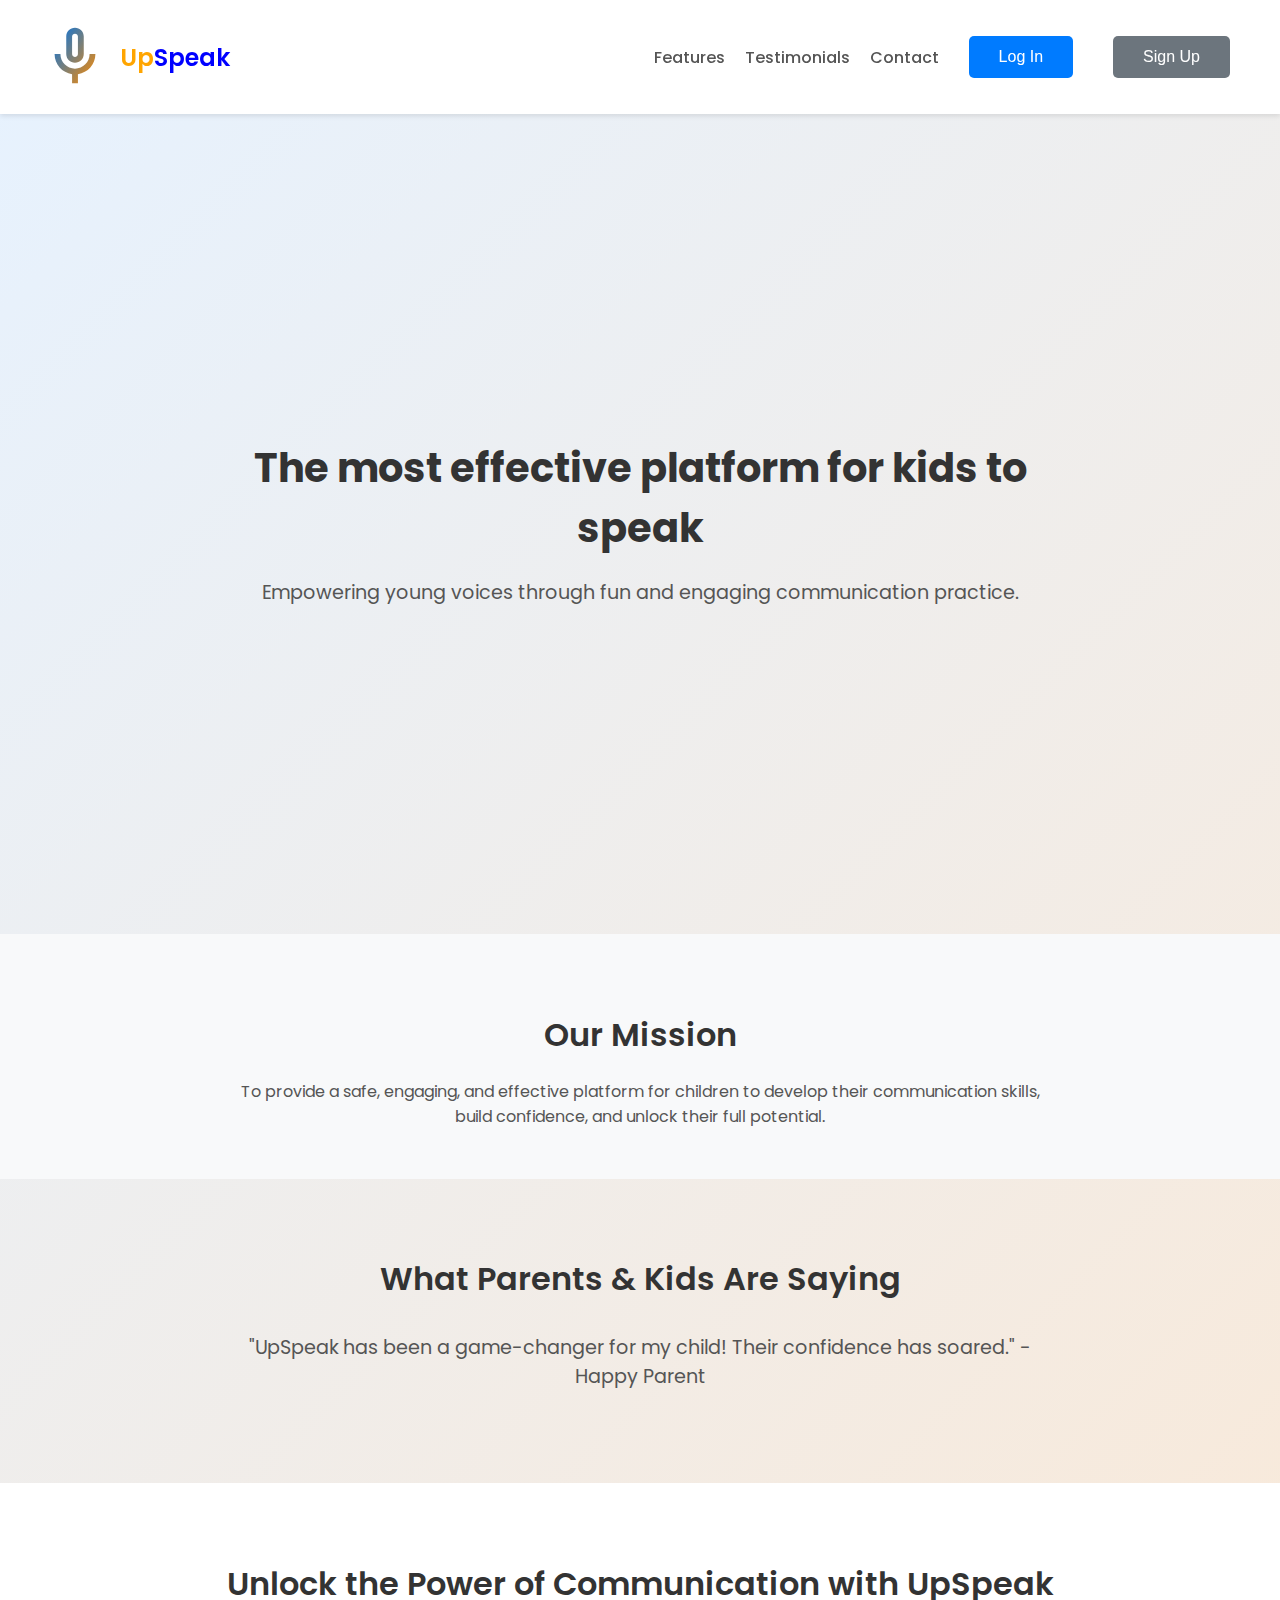
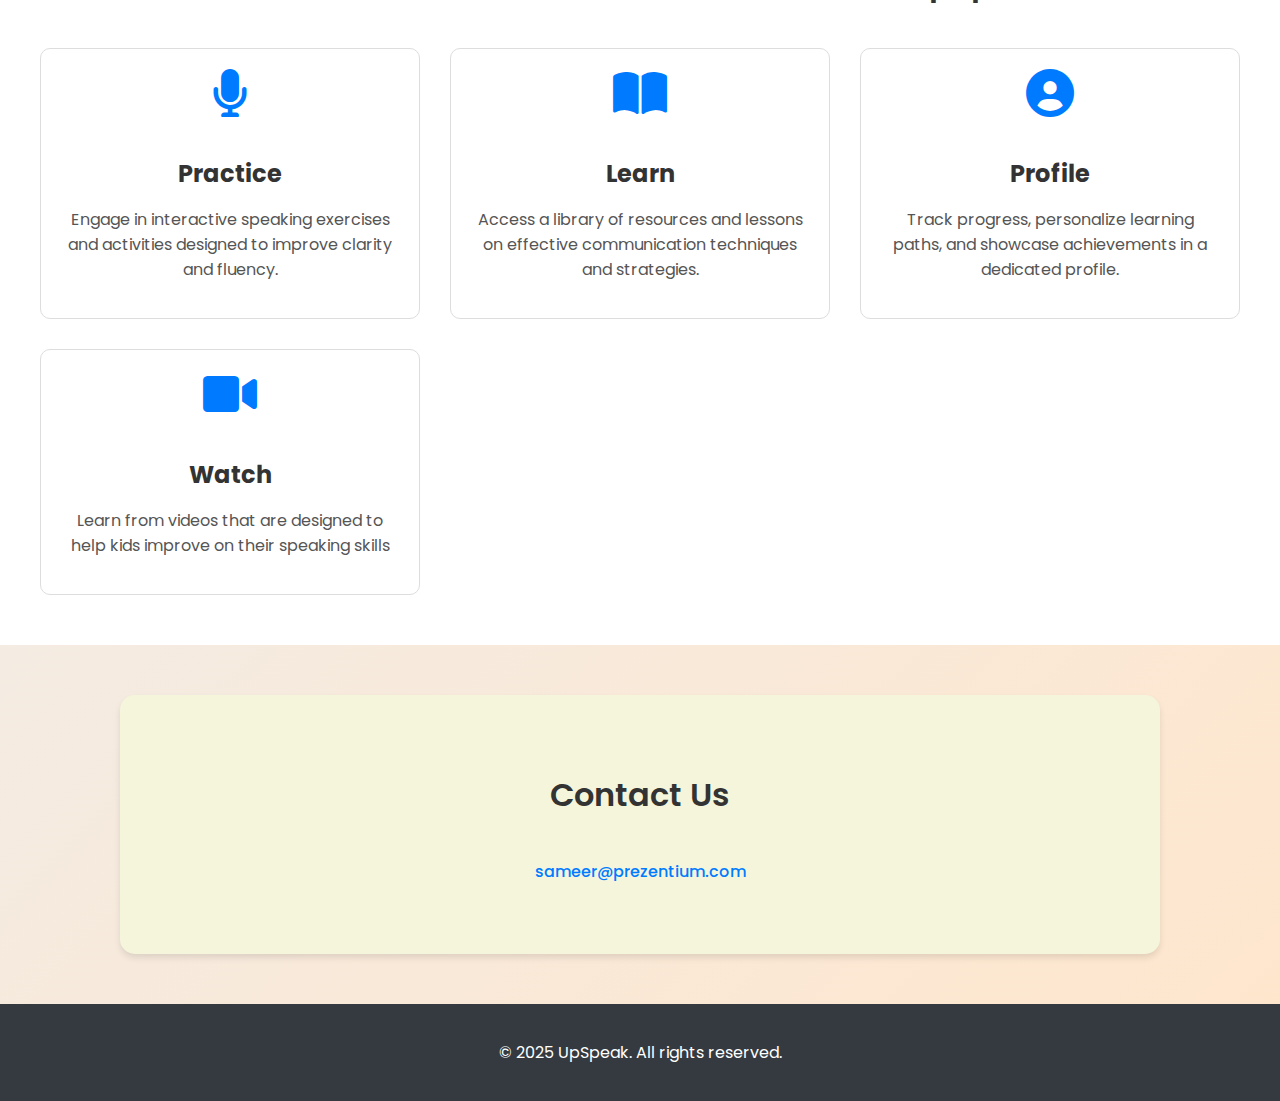
==== index.html @ 7e7f3e24 "Create index.html" ====
<html lang="en">
<head>
    <meta charset="UTF-8">
    <meta name="viewport" content="width=device-width, initial-scale=1.0">
    <title>UpSpeak - Empowering Kids Through Effective Communication</title>
    <link rel="icon" href="favicon.ico" type="image/x-icon">
    <link rel="stylesheet" href="https://fonts.googleapis.com/css2?family=Poppins:wght@300;400;500;600;700&display=swap">
    <link rel="stylesheet" href="https://cdnjs.cloudflare.com/ajax/libs/font-awesome/6.0.0/css/all.min.css" integrity="sha512-9usAa10IRO0HhonpyAIVpjrylPvoDwiPUiKdWk5t3PyolY1cOd4DSE0Ga+ri4AuTroPR5aQvXU9xC6qOPnzFeg==" crossorigin="anonymous" referrerpolicy="no-referrer" />
    <style>
        body {
            font-family: 'Poppins', sans-serif;
            margin: 0;
            padding: 0;
            box-sizing: border-box;
            background: linear-gradient(135deg, #e6f2ff, #ffe6cc);
            color: #333;
            overflow-x: hidden;
            scroll-behavior: smooth;
        }

        a { text-decoration: none; color: #007bff; }
        a:hover { text-decoration: underline; }

        header {
            background-color: #fff;
            padding: 20px 0;
            box-shadow: 0 2px 5px rgba(0, 0, 0, 0.1);
            position: sticky;
            top: 0;
            z-index: 100;
        }

        .navbar {
            display: flex;
            justify-content: space-between;
            align-items: center;
            max-width: 1200px;
            margin: 0 auto;
            padding: 0 20px;
        }

        .logo {
            font-size: 1.5rem;
            font-weight: 600;
            color: #333;
            display: flex;
            align-items: center;
        }

        .logo .microphone-icon { width: 70px; height: 70px; margin-right: 10px; }
        .logo .upspeak-up { color: orange; }
        .logo .upspeak-speak { color: blue; }

        .nav-links {
            list-style: none;
            display: flex;
            align-items: center;
        }

        .nav-links li { margin-left: 20px; }
        .nav-links li a { color: #555; font-weight: 500; transition: color 0.3s ease; }
        .nav-links li a:hover { color: #007bff; text-decoration: none; }

        .hero {
            display: flex;
            align-items: center;
            justify-content: center;
            min-height: 80vh;
            padding: 50px 20px;
            text-align: center;
        }

        .hero-content { max-width: 800px; }
        .hero-title { font-size: 2.5rem; font-weight: 700; margin-bottom: 20px; }
        .hero-subtitle { font-size: 1.2rem; color: #555; margin-bottom: 30px; }

        .changing-word {
            font-size: 2.5rem;
            font-weight: 700;
            display: inline-block;
            transition: opacity 0.5s ease;
        }

        .rainbow-text {
            background: linear-gradient(to right, red, orange, yellow, green, blue, indigo, violet);
            -webkit-background-clip: text;
            background-clip: text;
            color: transparent;
        }

        .btn {
            padding: 12px 30px;
            font-size: 1rem;
            border: none;
            border-radius: 5px;
            color: white;
            font-weight: 500;
            cursor: pointer;
            transition: background-color 0.3s ease;
            display: inline-block;
            margin: 0 10px;
        }

        .btn-primary { background-color: #007bff; }
        .btn-secondary { background-color: #6c757d; }
        .btn-primary:hover { background-color: #0056b3; }
        .btn-secondary:hover { background-color: #545b62; }

        .mission {
            background-color: #f8f9fa;
            padding: 50px 20px;
            text-align: center;
        }

        .mission-title { font-size: 2rem; font-weight: 600; margin-bottom: 20px; }
        .mission-content { max-width: 800px; margin: 0 auto; color: #555; }

        .testimonials {
            padding: 50px 20px;
            text-align: center;
        }

        .testimonial-title { font-size: 2rem; font-weight: 600; margin-bottom: 30px; }

        .testimonial-container {
            position: relative;
            max-width: 800px;
            margin: 0 auto;
            height: 100px;
        }

        .testimonial {
            position: absolute;
            width: 100%;
            opacity: 0;
            transition: opacity 0.5s ease;
            font-size: 1.2rem;
            color: #555;
        }

        .testimonial.active { opacity: 1; }

        .features {
            background-color: #fff;
            padding: 50px 20px;
        }

        .features-title { font-size: 2rem; font-weight: 600; text-align: center; margin-bottom: 40px; }

        .feature-grid {
            display: grid;
            grid-template-columns: repeat(auto-fit, minmax(300px, 1fr));
            gap: 30px;
            max-width: 1200px;
            margin: 0 auto;
        }

        .feature-item {
            padding: 20px;
            border: 1px solid #ddd;
            border-radius: 10px;
            text-align: center;
        }

        .feature-item i { font-size: 3rem; margin-bottom: 15px; color: #007bff; }
        .feature-item h3 { font-size: 1.5rem; margin-bottom: 10px; }
        .feature-item p { color: #555; }

        .contact {
            background-color: #f5f5dc; /* Beige color */
            padding: 50px 20px;
            text-align: center;
            margin: 50px auto;
            max-width: 1000px;
            border-radius: 15px;
            box-shadow: 0 4px 6px rgba(0, 0, 0, 0.1);
        }

        .contact .title {
            font-size: 2rem;
            font-weight: 600;
            margin-bottom: 40px;
            color: #333;
        }

        .contact p {
            margin-bottom: 20px;
            color: #555;
        }

        .contact a {
            color: #007bff;
            text-decoration: none;
            font-weight: 500;
        }

        footer {
            background-color: #343a40;
            color: white;
            text-align: center;
            padding: 20px 0;
        }

        .popup {
            display: none;
            position: fixed;
            top: 0;
            left: 0;
            width: 100%;
            height: 100%;
            background-color: rgba(0, 0, 0, 0.5);
            justify-content: center;
            align-items: center;
        }

        .popup-content {
            background-color: white;
            padding: 2rem;
            border-radius: 10px;
            box-shadow: 0 0 20px rgba(0, 0, 0, 0.2);
            width: 400px;
        }

        input {
            margin-bottom: 1rem;
            padding: 0.5rem;
            border: 1px solid #ccc;
            border-radius: 4px;
            width: 100%;
            box-sizing: border-box;
        }

        .name-fields { display: flex; justify-content: space-between; }
        .name-fields input { width: 48%; }

        .popup-content .btn {
            padding: 0.75rem 2rem;
            font-size: 1rem;
            display: block;
            margin: 1rem auto;
            width: fit-content;
        }
        .contact {
            text-align: center;
            padding: 50px 20px;
        }

        .contact-title { font-size: 2rem; font-weight: 600; margin-bottom: 40px; }
        .contact-details { max-width: 800px; margin: 0 auto; }

        footer 
        .contact {
            background-color: #343a40;
            color: white;
        }

        @media (max-width: 768px) {
            .navbar { flex-direction: column; align-items: flex-start; }
            .nav-links { margin-top: 10px; flex-direction: column; }
            .nav-links li { margin-left: 0; margin-bottom: 10px; }
            .hero { min-height: auto; padding: 30px 20px; }
            .hero-title { font-size: 2rem; }
            .feature-grid { grid-template-columns: 1fr; }
        }
    </style>
</head>
<body>
    <header>
        <nav class="navbar">
            <div class="logo">
                <svg class="microphone-icon" xmlns="http://www.w3.org/2000/svg" viewBox="0 0 24 24">
                    <defs>
                        <linearGradient id="microphone-gradient" x1="0%" y1="0%" x2="100%" y2="100%">
                            <stop offset="0%" style="stop-color:#0073e6;stop-opacity:1" />
                            <stop offset="100%" style="stop-color:#ff8c00;stop-opacity:1" />
                        </linearGradient> 
                    </defs>
                    <path fill="url(#microphone-gradient)" d="M12 14c1.66 0 3-1.34 3-3V5c0-1.66-1.34-3-3-3S9 3.34 9 5v6c0 1.66 1.34 3 3 3zm-1-9c0-.55.45-1 1-1s1 .45 1 1v6c0 .55-.45 1-1 1s-1-.45-1-1V5zm6 6c0 2.76-2.24 5-5 5s-5-2.24-5-5H5c0 3.53 2.61 6.43 6 6.92V21h2v-3.08c3.39-.49 6-3.39 6-6.92h-2z" />
                </svg>
                <span class="upspeak-up">Up</span><span class="upspeak-speak">Speak</span>
            </div>
            <ul class="nav-links">
                <li><a href="#features">Features</a></li>
                <li><a href="#testimonials">Testimonials</a></li>
                <li><a href="#contact">Contact</a></li>
                <li><button class="btn btn-primary" onclick="showLoginPopup()">Log In</button></li>
                <li><button class="btn btn-secondary" onclick="showSignupPopup()">Sign Up</button></li>
            </ul>
        </nav>
    </header>

    <section class="hero">
        <div class="hero-content">
            <h1 class="hero-title">The most effective platform for kids to <span class="changing-word">speak</span></h1>
            <p class="hero-subtitle">Empowering young voices through fun and engaging communication practice.</p>
        </div>
    </section>

    <section class="mission">
        <h2 class="mission-title">Our Mission</h2>
        <p class="mission-content">To provide a safe, engaging, and effective platform for children to develop their communication skills, build confidence, and unlock their full potential.</p>
    </section>

    <section class="testimonials" id="testimonials">
        <h2 class="testimonial-title">What Parents & Kids Are Saying</h2>
        <div class="testimonial-container">
            <div class="testimonial active">"UpSpeak has been a game-changer for my child! Their confidence has soared." - Happy Parent</div>
            <div class="testimonial">"I love how fun and interactive UpSpeak is!" - Excited Kid</div>
            <div class="testimonial">"UpSpeak is helping my child become a confident communicator." - Another Parent</div>
        </div>
    </section>

    <section class="features" id="features">
        <h2 class="features-title">Unlock the Power of Communication with UpSpeak</h2>
        <div class="feature-grid">
            <div class="feature-item">
                <i class="fas fa-microphone"></i>
                <h3>Practice</h3>
                <p>Engage in interactive speaking exercises and activities designed to improve clarity and fluency.</p>
            </div>
            <div class="feature-item">
                <i class="fas fa-book-open"></i>
                <h3>Learn</h3>
                <p>Access a library of resources and lessons on effective communication techniques and strategies.</p>
            </div>
            <div class="feature-item">
                <i class="fas fa-user-circle"></i>
                <h3>Profile</h3>
                <p>Track progress, personalize learning paths, and showcase achievements in a dedicated profile.</p>
            </div>
            <div class="feature-item">
                <i class="fas fa-video"></i>
                <h3>Watch</h3>
                <p>Learn from videos that are designed to help kids improve on their speaking skills</p>
            </div>
        </div>
    </section>

    <section class="contact" id="contact">
        <h2 class="contact-title">Contact Us</h2>
        <div class="contact-details">
            <p><a href="mailto:sameer@prezentium.com">sameer@prezentium.com</a></p>
        </div>
    </section>

    <footer>
        <p>© 2025 UpSpeak. All rights reserved.</p>
    </footer>

    <div id="loginPopup" class="popup">
        <div class="popup-content">
            <h2>Log In</h2>
            <input type="text" id="loginUsername" placeholder="Username" required>
            <input type="password" id="loginPassword" placeholder="Password" required>
            <button class="btn btn-primary" onclick="login()">Log In</button>
        </div>
    </div>

    <div id="signupPopup" class="popup">
        <div class="popup-content">
            <h2>Sign Up</h2>
            <div class="name-fields">
                <input type="text" id="firstName" placeholder="First Name" required>
                <input type="text" id="lastName" placeholder="Last Name" required>
            </div>
            <input type="text" id="signupUsername" placeholder="Username" required>
            <input type="email" id="email" placeholder="Email" required>
            <input type="password" id="signupPassword" placeholder="Password" required>
            <input type="password" id="confirmPassword" placeholder="Confirm Password" required>
            <button class="btn btn-secondary" onclick="signup()">Sign Up</button>
        </div>
    </div>

    <div id="message"></div>

    <script>
        function showLoginPopup() { document.getElementById('loginPopup').style.display = 'flex'; }
        function showSignupPopup() { document.getElementById('signupPopup').style.display = 'flex'; }

        function login() {
            const username = document.getElementById('loginUsername').value;
            const password = document.getElementById('loginPassword').value;
            if (username && password) {
                window.location.href = "home.html";
            } else {
                document.getElementById('message').textContent = "Please enter both username and password.";
                document.getElementById('message').style.color = "#dc3545";
            }
        }

        function signup() {
            const firstName = document.getElementById('firstName').value;
            const lastName = document.getElementById('lastName').value;
            const username = document.getElementById('signupUsername').value;
            const email = document.getElementById('email').value;
            const password = document.getElementById('signupPassword').value;
            const confirmPassword = document.getElementById('confirmPassword').value;
            if (firstName && lastName && username && email && password && confirmPassword) {
                if (password !== confirmPassword) {
                    document.getElementById('message').textContent = "Passwords do not match.";
                    document.getElementById('message').style.color = "#dc3545";
                    return;
                }
                if (password.length < 8) {
                    document.getElementById('message').textContent = "Password must be at least 8 characters long.";
                    document.getElementById('message').style.color = "#dc3545";
                    return;
                }
                document.getElementById('message').textContent = "Welcome to UpSpeak, " + firstName + "! Your account has been created successfully.";
                document.getElementById('message').style.color = "#28a745";
                document.getElementById('signupPopup').style.display = 'none';
            } else {
                document.getElementById('message').textContent = "Please fill in all fields.";
                document.getElementById('message').style.color = "#dc3545";
            }
        }

        window.onclick = function(event) {
            if (event.target.className === 'popup') {
                event.target.style.display = "none";
            }
        }

        function cycleTestimonials() {
            const testimonials = document.querySelectorAll('.testimonial');
            let currentIndex = 0;

            setInterval(() => {
                testimonials[currentIndex].classList.remove('active');
                currentIndex = (currentIndex + 1) % testimonials.length;
                testimonials[currentIndex].classList.add('active');
            }, 3000);
        }

        function animateWords() {
            const words = ["connect", "communicate", "ideate", "engage", "reflect", "speak"];
            const colors = ["red", "blue", "green", "purple", "turquoise", "black"];
            let wordIndex = 0;
            const changingWord = document.querySelector('.changing-word');

            function updateWord() {
                changingWord.style.opacity = 0;
                setTimeout(() => {
                    changingWord.textContent = words[wordIndex];
                    if (colors[wordIndex] === "rainbow") {
                        changingWord.classList.add("rainbow-text");
                        changingWord.style.color = "";
                    } else {
                        changingWord.classList.remove("rainbow-text");
                        changingWord.style.color = colors[wordIndex];
                    }
                    changingWord.style.opacity = 1;
                    wordIndex = (wordIndex + 1) % words.length;
                }, 500);
            }

            setInterval(updateWord, 3000);
        }

        window.onload = function() {
            cycleTestimonials();
            animateWords();
        };
    </script>
</body>
</html>
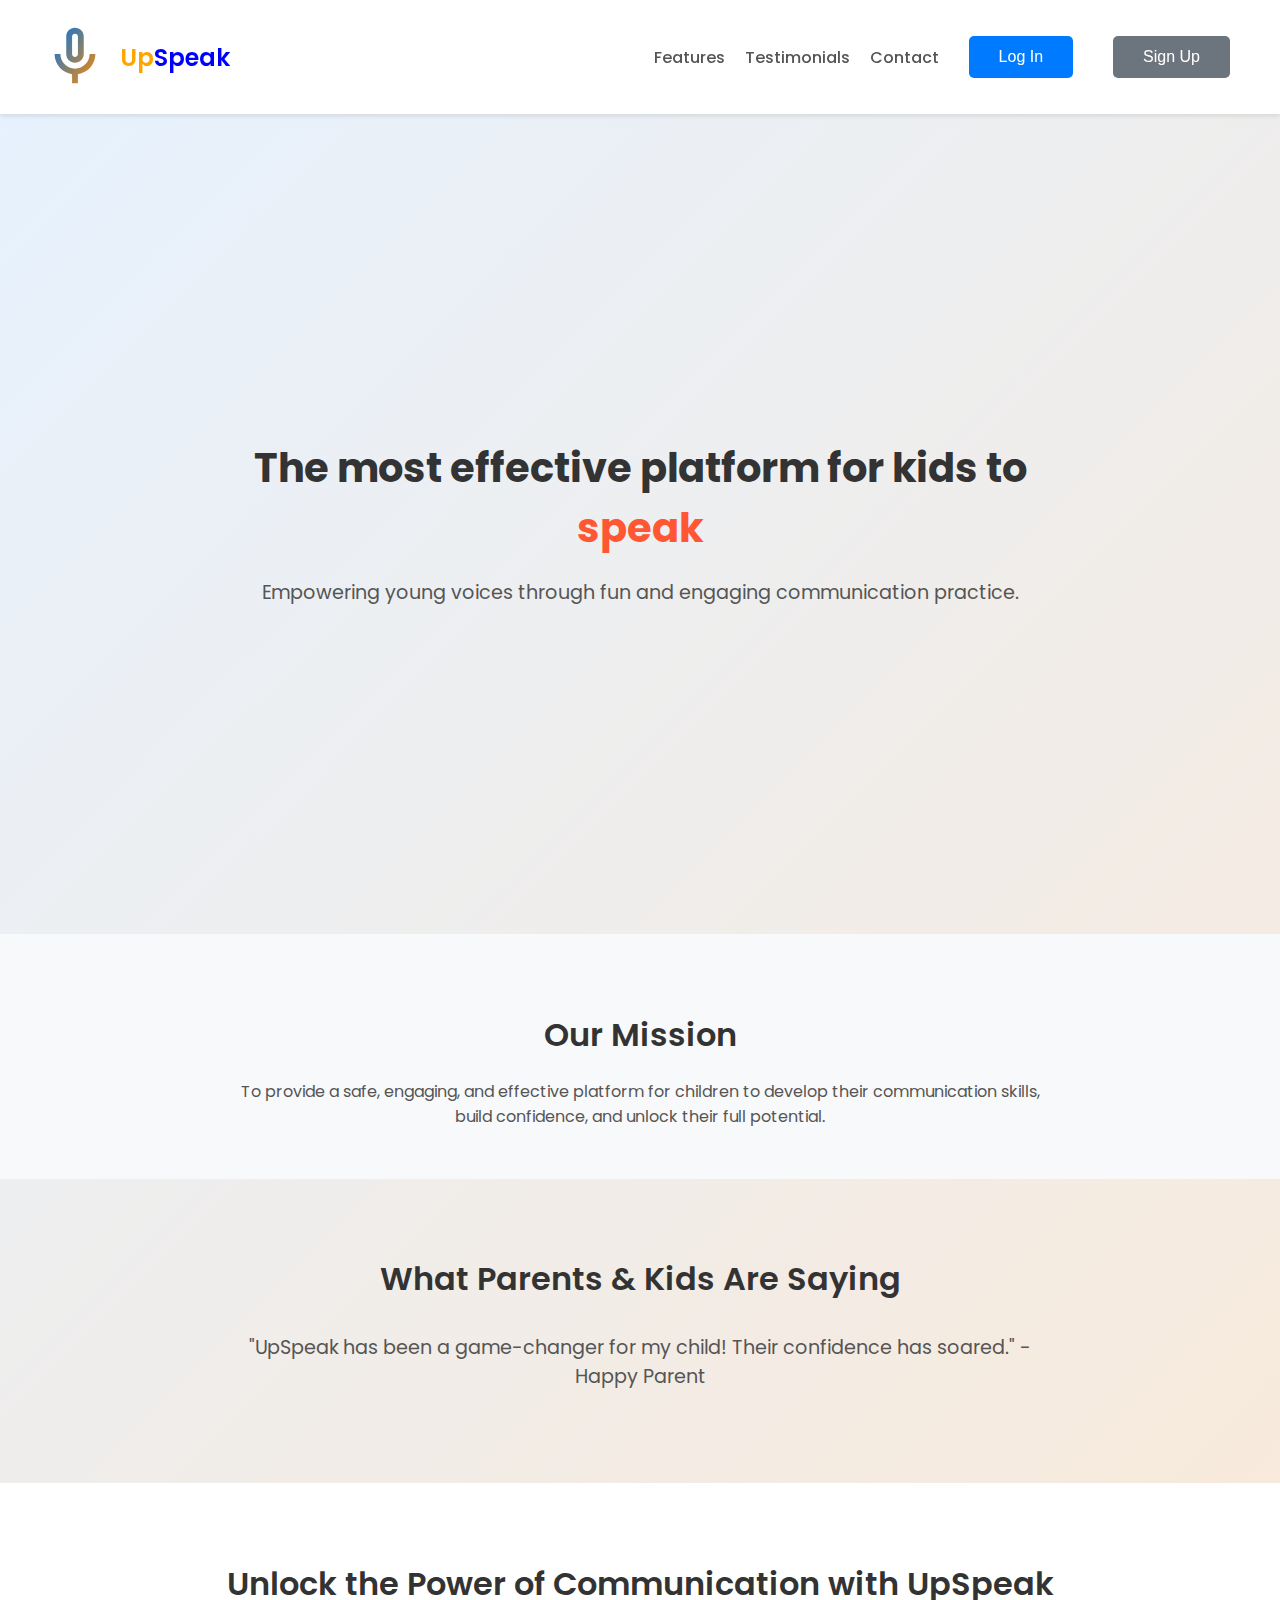
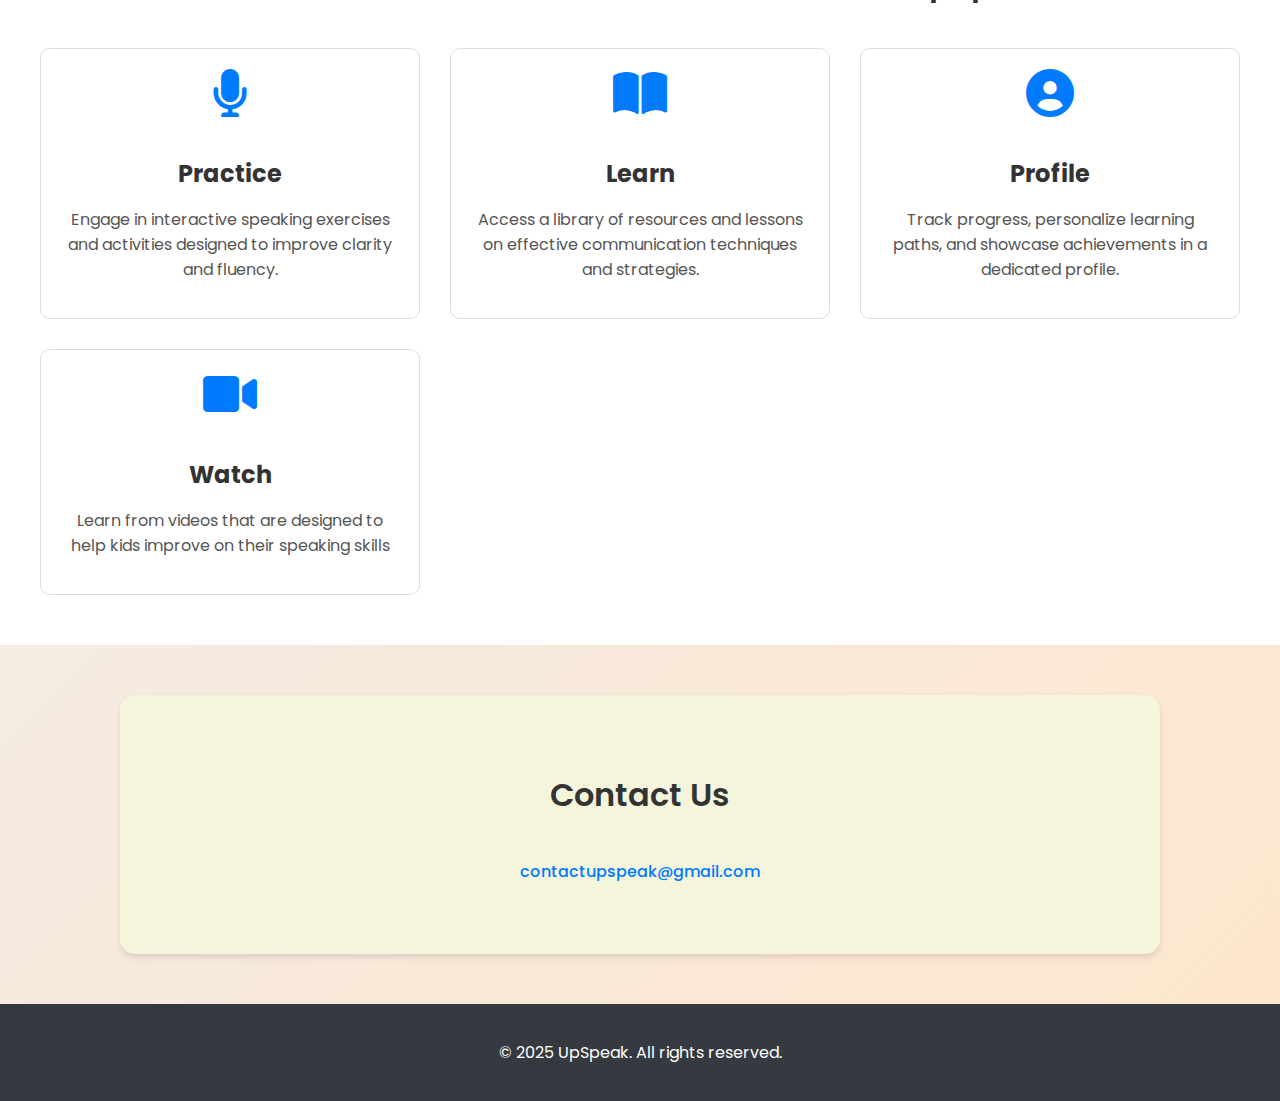
==== commit a847e4c7: "Update index.html" ====
--- a/index.html
+++ b/index.html
@@ -78,14 +78,7 @@
             font-size: 2.5rem;
             font-weight: 700;
             display: inline-block;
-            transition: opacity 0.5s ease;
-        }
-
-        .rainbow-text {
-            background: linear-gradient(to right, red, orange, yellow, green, blue, indigo, violet);
-            -webkit-background-clip: text;
-            background-clip: text;
-            color: transparent;
+            transition: opacity 0.5s ease, color 0.5s ease;
         }
 
         .btn {
@@ -96,7 +89,7 @@
             color: white;
             font-weight: 500;
             cursor: pointer;
-            transition: background-color 0.3s ease;
+            transition: all 0.3s ease;
             display: inline-block;
             margin: 0 10px;
         }
@@ -105,6 +98,7 @@
         .btn-secondary { background-color: #6c757d; }
         .btn-primary:hover { background-color: #0056b3; }
         .btn-secondary:hover { background-color: #545b62; }
+        .btn:disabled { opacity: 0.7; cursor: not-allowed; }
 
         .mission {
             background-color: #f8f9fa;
@@ -211,6 +205,7 @@
             background-color: rgba(0, 0, 0, 0.5);
             justify-content: center;
             align-items: center;
+            z-index: 1000;
         }
 
         .popup-content {
@@ -219,6 +214,17 @@
             border-radius: 10px;
             box-shadow: 0 0 20px rgba(0, 0, 0, 0.2);
             width: 400px;
+            position: relative;
+            transition: transform 0.3s ease;
+        }
+
+        .close-btn {
+            position: absolute;
+            top: 10px;
+            right: 15px;
+            font-size: 1.5rem;
+            cursor: pointer;
+            color: #555;
         }
 
         input {
@@ -228,6 +234,7 @@
             border-radius: 4px;
             width: 100%;
             box-sizing: border-box;
+            font-family: 'Poppins', sans-serif;
         }
 
         .name-fields { display: flex; justify-content: space-between; }
@@ -240,6 +247,7 @@
             margin: 1rem auto;
             width: fit-content;
         }
+        
         .contact {
             text-align: center;
             padding: 50px 20px;
@@ -248,10 +256,64 @@
         .contact-title { font-size: 2rem; font-weight: 600; margin-bottom: 40px; }
         .contact-details { max-width: 800px; margin: 0 auto; }
 
-        footer 
-        .contact {
-            background-color: #343a40;
-            color: white;
+        .error-message, .success-message {
+            padding: 10px;
+            margin: 10px 0;
+            border-radius: 5px;
+            text-align: center;
+        }
+
+        .error-message {
+            background-color: #f8d7da;
+            color: #721c24;
+            border: 1px solid #f5c6cb;
+        }
+
+        .success-message {
+            background-color: #d4edda;
+            color: #155724;
+            border: 1px solid #c3e6cb;
+        }
+
+        .loading {
+            text-align: center;
+            margin: 1rem 0;
+        }
+
+        .loading::after {
+            content: "";
+            display: inline-block;
+            width: 1.5rem;
+            height: 1.5rem;
+            border: 3px solid rgba(0, 123, 255, 0.3);
+            border-radius: 50%;
+            border-top-color: #007bff;
+            animation: spin 1s ease-in-out infinite;
+        }
+
+        .form-step {
+            transition: opacity 0.3s ease;
+            opacity: 1;
+        }
+
+        .form-step.hidden {
+            display: none;
+            opacity: 0;
+        }
+
+        .password-requirements {
+            font-size: 0.8rem;
+            color: #6c757d;
+            margin-bottom: 1rem;
+        }
+
+        .password-requirements ul {
+            text-align: left;
+            margin-top: 5px;
+        }
+
+        @keyframes spin {
+            to { transform: rotate(360deg); }
         }
 
         @media (max-width: 768px) {
@@ -261,6 +323,7 @@
             .hero { min-height: auto; padding: 30px 20px; }
             .hero-title { font-size: 2rem; }
             .feature-grid { grid-template-columns: 1fr; }
+            .popup-content { width: 90%; }
         }
     </style>
 </head>
@@ -339,7 +402,7 @@
     <section class="contact" id="contact">
         <h2 class="contact-title">Contact Us</h2>
         <div class="contact-details">
-            <p><a href="mailto:sameer@prezentium.com">sameer@prezentium.com</a></p>
+            <p><a href="mailto:contactupspeak@gmail.com">contactupspeak@gmail.com</a></p>
         </div>
     </section>
 
@@ -347,47 +410,162 @@
         <p>© 2025 UpSpeak. All rights reserved.</p>
     </footer>
 
+    <!-- Login Popup -->
     <div id="loginPopup" class="popup">
         <div class="popup-content">
-            <h2>Log In</h2>
-            <input type="text" id="loginUsername" placeholder="Username" required>
-            <input type="password" id="loginPassword" placeholder="Password" required>
-            <button class="btn btn-primary" onclick="login()">Log In</button>
+            <span class="close-btn" onclick="closePopup('loginPopup')">&times;</span>
+            <div id="loginFormStep" class="form-step">
+                <h2>Log In</h2>
+                <div id="loginError" class="error-message" style="display: none;"></div>
+                <div id="loginSuccess" class="success-message" style="display: none;"></div>
+                <input type="text" id="loginUsername" placeholder="Username or Email" required>
+                <input type="password" id="loginPassword" placeholder="Password" required>
+                <div id="loginLoading" class="loading" style="display: none;"></div>
+                <button class="btn btn-primary" id="loginBtn" onclick="login()">Log In</button>
+            </div>
         </div>
     </div>
 
+    <!-- Signup Popup -->
     <div id="signupPopup" class="popup">
         <div class="popup-content">
-            <h2>Sign Up</h2>
-            <div class="name-fields">
-                <input type="text" id="firstName" placeholder="First Name" required>
-                <input type="text" id="lastName" placeholder="Last Name" required>
+            <span class="close-btn" onclick="closePopup('signupPopup')">&times;</span>
+            <div id="signupFormStep" class="form-step">
+                <h2>Sign Up</h2>
+                <div id="signupError" class="error-message" style="display: none;"></div>
+                <div id="signupSuccess" class="success-message" style="display: none;"></div>
+                <div class="name-fields">
+                    <input type="text" id="firstName" placeholder="First Name" required>
+                    <input type="text" id="lastName" placeholder="Last Name" required>
+                </div>
+                <input type="text" id="signupUsername" placeholder="Username" required>
+                <input type="email" id="email" placeholder="Email" required>
+                <input type="password" id="signupPassword" placeholder="Password" required>
+                <div class="password-requirements">
+                    Password must have:
+                    <ul>
+                        <li>At least 8 characters</li>
+                        <li>At least one uppercase letter</li>
+                        <li>At least one number</li>
+                        <li>At least one special character</li>
+                    </ul>
+                </div>
+                <input type="password" id="confirmPassword" placeholder="Confirm Password" required>
+                <div id="signupLoading" class="loading" style="display: none;"></div>
+                <button class="btn btn-secondary" id="signupBtn" onclick="signup()">Sign Up</button>
             </div>
-            <input type="text" id="signupUsername" placeholder="Username" required>
-            <input type="email" id="email" placeholder="Email" required>
-            <input type="password" id="signupPassword" placeholder="Password" required>
-            <input type="password" id="confirmPassword" placeholder="Confirm Password" required>
-            <button class="btn btn-secondary" onclick="signup()">Sign Up</button>
         </div>
     </div>
 
-    <div id="message"></div>
-
     <script>
-        function showLoginPopup() { document.getElementById('loginPopup').style.display = 'flex'; }
-        function showSignupPopup() { document.getElementById('signupPopup').style.display = 'flex'; }
-
+        // Mock user database - persisting in sessionStorage for this demo
+        let userDatabase = [
+            { username: 'demo', email: 'demo@example.com', password: 'Demo@123', firstName: 'Demo', lastName: 'User' }
+        ];
+        
+        // Try to load from sessionStorage (more persistent than just a variable)
+        if (sessionStorage.getItem('userDatabase')) {
+            try {
+                userDatabase = JSON.parse(sessionStorage.getItem('userDatabase'));
+            } catch (e) {
+                console.error('Failed to parse user database from sessionStorage');
+            }
+        }
+        
+        // Show popups
+        function showLoginPopup() { 
+            document.getElementById('loginPopup').style.display = 'flex';
+            document.getElementById('loginFormStep').classList.remove('hidden');
+            resetForm('login');
+        }
+        
+        function showSignupPopup() { 
+            document.getElementById('signupPopup').style.display = 'flex'; 
+            document.getElementById('signupFormStep').classList.remove('hidden');
+            resetForm('signup');
+        }
+
+        // Close popups
+        function closePopup(popupId) {
+            document.getElementById(popupId).style.display = 'none';
+        }
+
+        // Reset form fields and messages
+        function resetForm(formType) {
+            if (formType === 'login') {
+                document.getElementById('loginUsername').value = '';
+                document.getElementById('loginPassword').value = '';
+                document.getElementById('loginError').style.display = 'none';
+                document.getElementById('loginSuccess').style.display = 'none';
+                document.getElementById('loginBtn').disabled = false;
+            } else {
+                document.getElementById('firstName').value = '';
+                document.getElementById('lastName').value = '';
+                document.getElementById('signupUsername').value = '';
+                document.getElementById('email').value = '';
+                document.getElementById('signupPassword').value = '';
+                document.getElementById('confirmPassword').value = '';
+                document.getElementById('signupError').style.display = 'none';
+                document.getElementById('signupSuccess').style.display = 'none';
+                document.getElementById('signupBtn').disabled = false;
+            }
+        }
+
+        // Login function
         function login() {
             const username = document.getElementById('loginUsername').value;
             const password = document.getElementById('loginPassword').value;
-            if (username && password) {
-                window.location.href = "home.html";
-            } else {
-                document.getElementById('message').textContent = "Please enter both username and password.";
-                document.getElementById('message').style.color = "#dc3545";
-            }
-        }
-
+            const errorElement = document.getElementById('loginError');
+            const successElement = document.getElementById('loginSuccess');
+            const loadingElement = document.getElementById('loginLoading');
+
+            // Reset messages
+            errorElement.style.display = 'none';
+            successElement.style.display = 'none';
+
+            // Validate inputs
+            if (!username || !password) {
+                errorElement.textContent = "Please enter both username/email and password.";
+                errorElement.style.display = 'block';
+                return;
+            }
+
+            // Show loading
+            loadingElement.style.display = 'block';
+            document.getElementById('loginBtn').disabled = true;
+
+            // Simulate server verification (timeout simulates network delay)
+            setTimeout(() => {
+                // Check if user exists in database
+                const user = userDatabase.find(u => (u.username === username || u.email === username) && u.password === password);
+
+                loadingElement.style.display = 'none';
+
+                if (user) {
+                    // Set session - directly log in
+                    sessionStorage.setItem('loggedInUser', JSON.stringify({
+                        username: user.username,
+                        firstName: user.firstName,
+                        lastName: user.lastName
+                    }));
+
+                    // Show success message
+                    successElement.textContent = "Login successful! Redirecting...";
+                    successElement.style.display = 'block';
+
+                    // Redirect to home page after successful login
+                    setTimeout(() => {
+                        window.location.href = "home.html";
+                    }, 1500);
+                } else {
+                    document.getElementById('loginBtn').disabled = false;
+                    errorElement.textContent = "Invalid username or password.";
+                    errorElement.style.display = 'block';
+                }
+            }, 1000);
+        }
+
+        // Signup function
         function signup() {
             const firstName = document.getElementById('firstName').value;
             const lastName = document.getElementById('lastName').value;
@@ -395,72 +573,172 @@
             const email = document.getElementById('email').value;
             const password = document.getElementById('signupPassword').value;
             const confirmPassword = document.getElementById('confirmPassword').value;
-            if (firstName && lastName && username && email && password && confirmPassword) {
-                if (password !== confirmPassword) {
-                    document.getElementById('message').textContent = "Passwords do not match.";
-                    document.getElementById('message').style.color = "#dc3545";
-                    return;
-                }
-                if (password.length < 8) {
-                    document.getElementById('message').textContent = "Password must be at least 8 characters long.";
-                    document.getElementById('message').style.color = "#dc3545";
-                    return;
-                }
-                document.getElementById('message').textContent = "Welcome to UpSpeak, " + firstName + "! Your account has been created successfully.";
-                document.getElementById('message').style.color = "#28a745";
-                document.getElementById('signupPopup').style.display = 'none';
-            } else {
-                document.getElementById('message').textContent = "Please fill in all fields.";
-                document.getElementById('message').style.color = "#dc3545";
-            }
-        }
-
-        window.onclick = function(event) {
-            if (event.target.className === 'popup') {
-                event.target.style.display = "none";
-            }
-        }
-
-        function cycleTestimonials() {
-            const testimonials = document.querySelectorAll('.testimonial');
-            let currentIndex = 0;
-
-            setInterval(() => {
-                testimonials[currentIndex].classList.remove('active');
-                currentIndex = (currentIndex + 1) % testimonials.length;
-                testimonials[currentIndex].classList.add('active');
-            }, 3000);
-        }
-
-        function animateWords() {
-            const words = ["connect", "communicate", "ideate", "engage", "reflect", "speak"];
-            const colors = ["red", "blue", "green", "purple", "turquoise", "black"];
-            let wordIndex = 0;
-            const changingWord = document.querySelector('.changing-word');
-
-            function updateWord() {
-                changingWord.style.opacity = 0;
+            const errorElement = document.getElementById('signupError');
+            const successElement = document.getElementById('signupSuccess');
+            const loadingElement = document.getElementById('signupLoading');
+
+            // Reset messages
+            errorElement.style.display = 'none';
+            successElement.style.display = 'none';
+
+            // Validate all fields are filled
+            if (!firstName || !lastName || !username || !email || !password || !confirmPassword) {
+                errorElement.textContent = "Please fill in all fields.";
+                errorElement.style.display = 'block';
+                return;
+            }
+
+            // Validate email format
+            const emailRegex = /^[^\s@]+@[^\s@]+\.[^\s@]+$/;
+            if (!emailRegex.test(email)) {
+                errorElement.textContent = "Please enter a valid email address.";
+                errorElement.style.display = 'block';
+                return;
+            }
+
+            // Validate password
+            if (password.length < 8) {
+                errorElement.textContent = "Password must be at least 8 characters long.";
+                errorElement.style.display = 'block';
+                return;
+            }
+
+            const passwordRegex = /^(?=.*[A-Z])(?=.*\d)(?=.*[!@#$%^&*()_+\-=\[\]{};':"\\|,.<>\/?]).*$/;
+            if (!passwordRegex.test(password)) {
+                errorElement.textContent = "Password must contain at least one uppercase letter, one number, and one special character.";
+                errorElement.style.display = 'block';
+                return;
+            }
+
+            // Confirm passwords match
+            if (password !== confirmPassword) {
+                errorElement.textContent = "Passwords do not match.";
+                errorElement.style.display = 'block';
+                return;
+            }
+
+            // Check if username already exists
+            if (userDatabase.some(u => u.username === username)) {
+                errorElement.textContent = "Username already exists. Please choose another.";
+                errorElement.style.display = 'block';
+                return;
+            }
+
+            // Check if email already exists
+            if (userDatabase.some(u => u.email === email)) {
+                errorElement.textContent = "Email already in use. Please use another email or log in.";
+                errorElement.style.display = 'block';
+                return;
+            }
+
+            // Show loading
+            loadingElement.style.display = 'block';
+            document.getElementById('signupBtn').disabled = true;
+
+            // Simulate server processing (timeout simulates network delay)
+            setTimeout(() => {
+                loadingElement.style.display = 'none';
+
+                // Add user to database directly without verification
+                userDatabase.push({
+                    firstName,
+                    lastName,
+                    username,
+                    email,
+                    password
+                });
+
+                // Save updated database to sessionStorage
+                sessionStorage.setItem('userDatabase', JSON.stringify(userDatabase));
+
+                // Set user as logged in
+                sessionStorage.setItem('loggedInUser', JSON.stringify({
+                    username: username,
+                    firstName: firstName,
+                    lastName: lastName
+                }));
+
+                // Show success
+                successElement.textContent = "Account created successfully! Redirecting...";
+                successElement.style.display = 'block';
+
+                // Redirect to home page
                 setTimeout(() => {
-                    changingWord.textContent = words[wordIndex];
-                    if (colors[wordIndex] === "rainbow") {
-                        changingWord.classList.add("rainbow-text");
-                        changingWord.style.color = "";
-                    } else {
-                        changingWord.classList.remove("rainbow-text");
-                        changingWord.style.color = colors[wordIndex];
-                    }
-                    changingWord.style.opacity = 1;
-                    wordIndex = (wordIndex + 1) % words.length;
-                }, 500);
-            }
-
-            setInterval(updateWord, 3000);
-        }
-
-        window.onload = function() {
-            cycleTestimonials();
-            animateWords();
-        };
+                    window.location.href = "home.html";
+                }, 1500);
+            }, 1000);
+        }
+
+        // Define colors for rotating words
+        const wordColors = [
+            '#FF5733', // Red-orange
+            '#33A8FF', // Blue
+            '#33FF57', // Green
+            '#A633FF', // Purple
+            '#FFBD33', // Amber
+            '#FF33A8'  // Pink
+        ];
+
+        // Words to rotate
+        const wordsToRotate = ['speak', 'connect', 'engage', 'express', 'shine', 'grow'];
+        let currentWordIndex = 0;
+        let currentColorIndex = 0;
+
+        // Function to rotate words with different colors
+        function rotateWords() {
+            const wordElement = document.querySelector('.changing-word');
+
+            // Fade out
+            wordElement.style.opacity = 0;
+
+            setTimeout(() => {
+                // Change word
+                currentWordIndex = (currentWordIndex + 1) % wordsToRotate.length;
+                wordElement.textContent = wordsToRotate[currentWordIndex];
+                
+                // Change color - use a different color for each rotation
+                currentColorIndex = (currentColorIndex + 1) % wordColors.length;
+                wordElement.style.color = wordColors[currentColorIndex];
+
+                // Fade in
+                wordElement.style.opacity = 1;
+            }, 500);
+        }
+
+        // Rotate testimonials
+        let currentTestimonialIndex = 0;
+        const testimonials = document.querySelectorAll('.testimonial');
+
+        function rotateTestimonials() {
+            // Hide all testimonials
+            testimonials.forEach(testimonial => {
+                testimonial.classList.remove('active');
+            });
+
+            // Show next testimonial
+            currentTestimonialIndex = (currentTestimonialIndex + 1) % testimonials.length;
+            testimonials[currentTestimonialIndex].classList.add('active');
+        }
+
+        // Initialize the page
+        document.addEventListener('DOMContentLoaded', function() {
+            // Set initial color for the first word
+            const wordElement = document.querySelector('.changing-word');
+            wordElement.style.color = wordColors[0];
+            
+            // Start word rotation
+            setInterval(rotateWords, 3000);
+
+            // Start testimonial rotation
+            setInterval(rotateTestimonials, 5000);
+
+            // Check if user is already logged in
+            const loggedInUser = JSON.parse(sessionStorage.getItem('loggedInUser') || '{}');
+            if (loggedInUser.username) {
+                // In a real app, this would redirect to a dashboard or personalized homepage
+                console.log('User already logged in:', loggedInUser.username);
+            }
+        });
     </script>
 </body>
 </html>
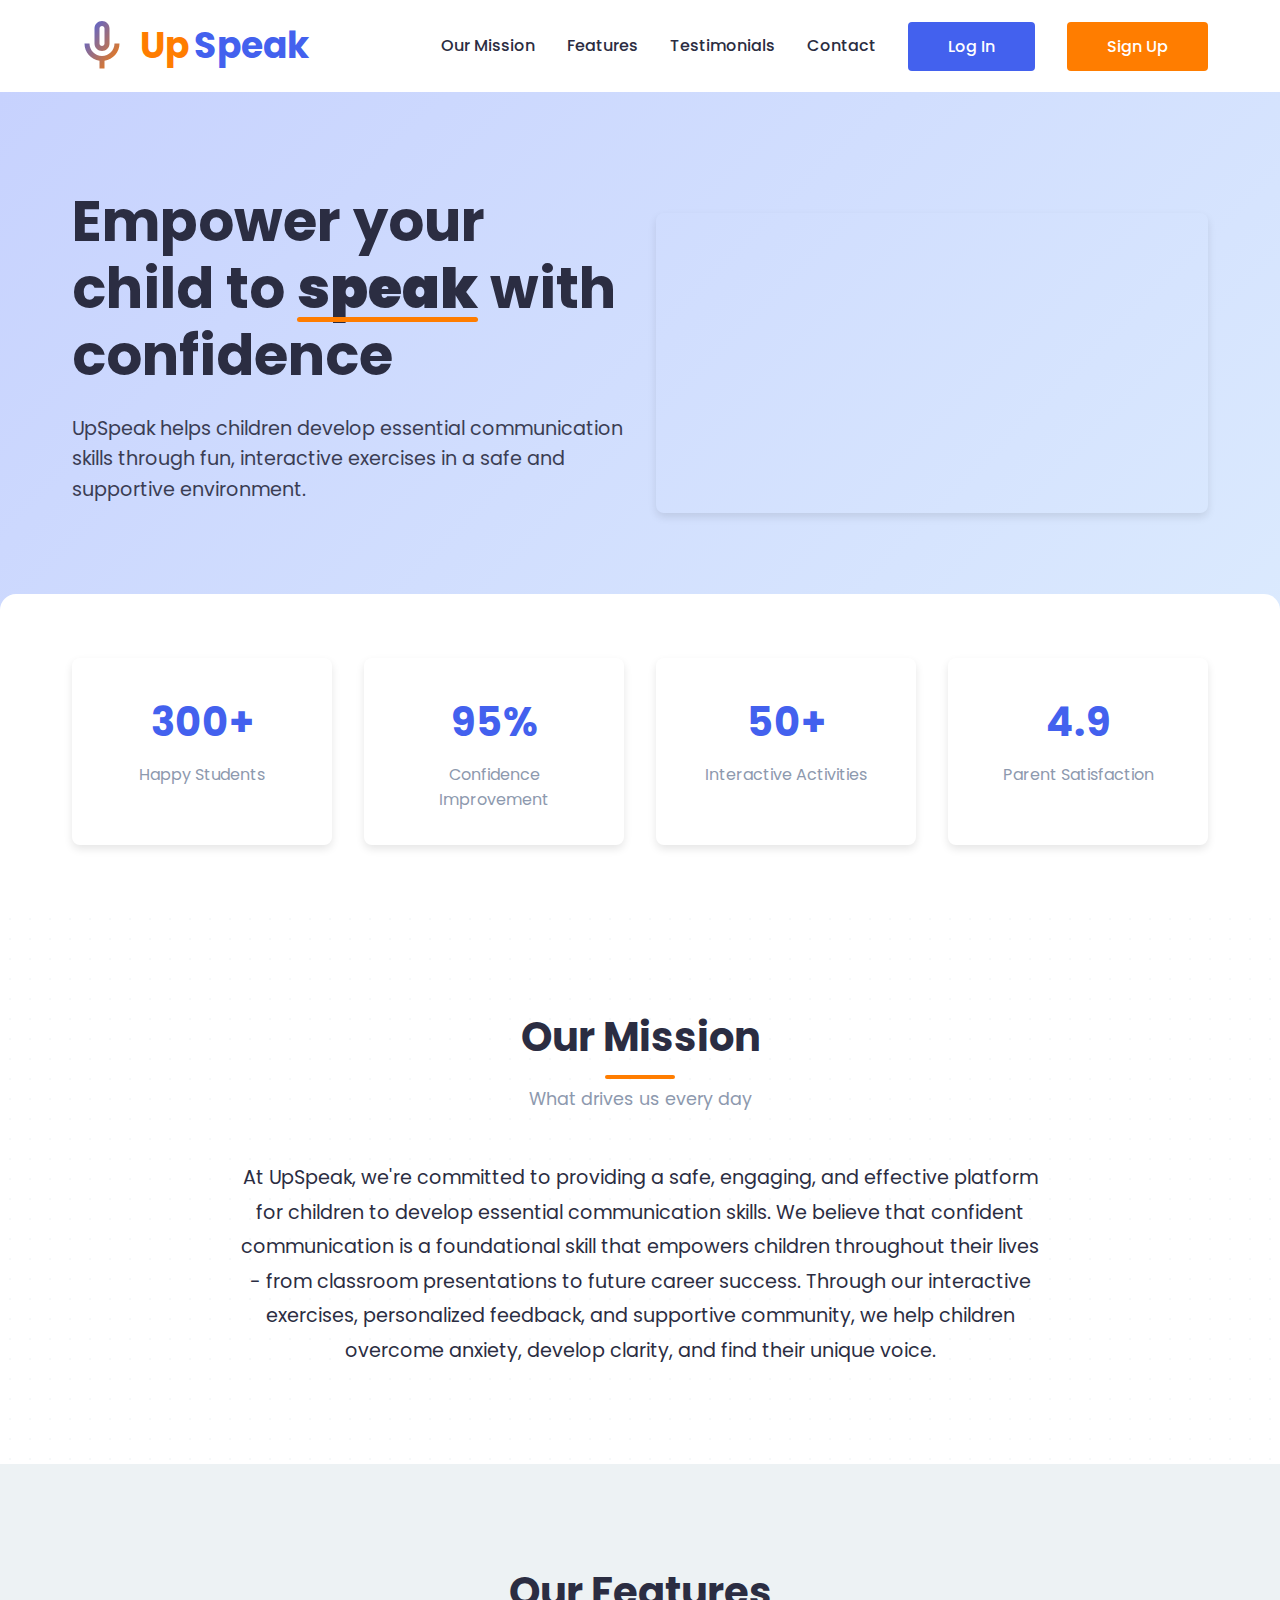
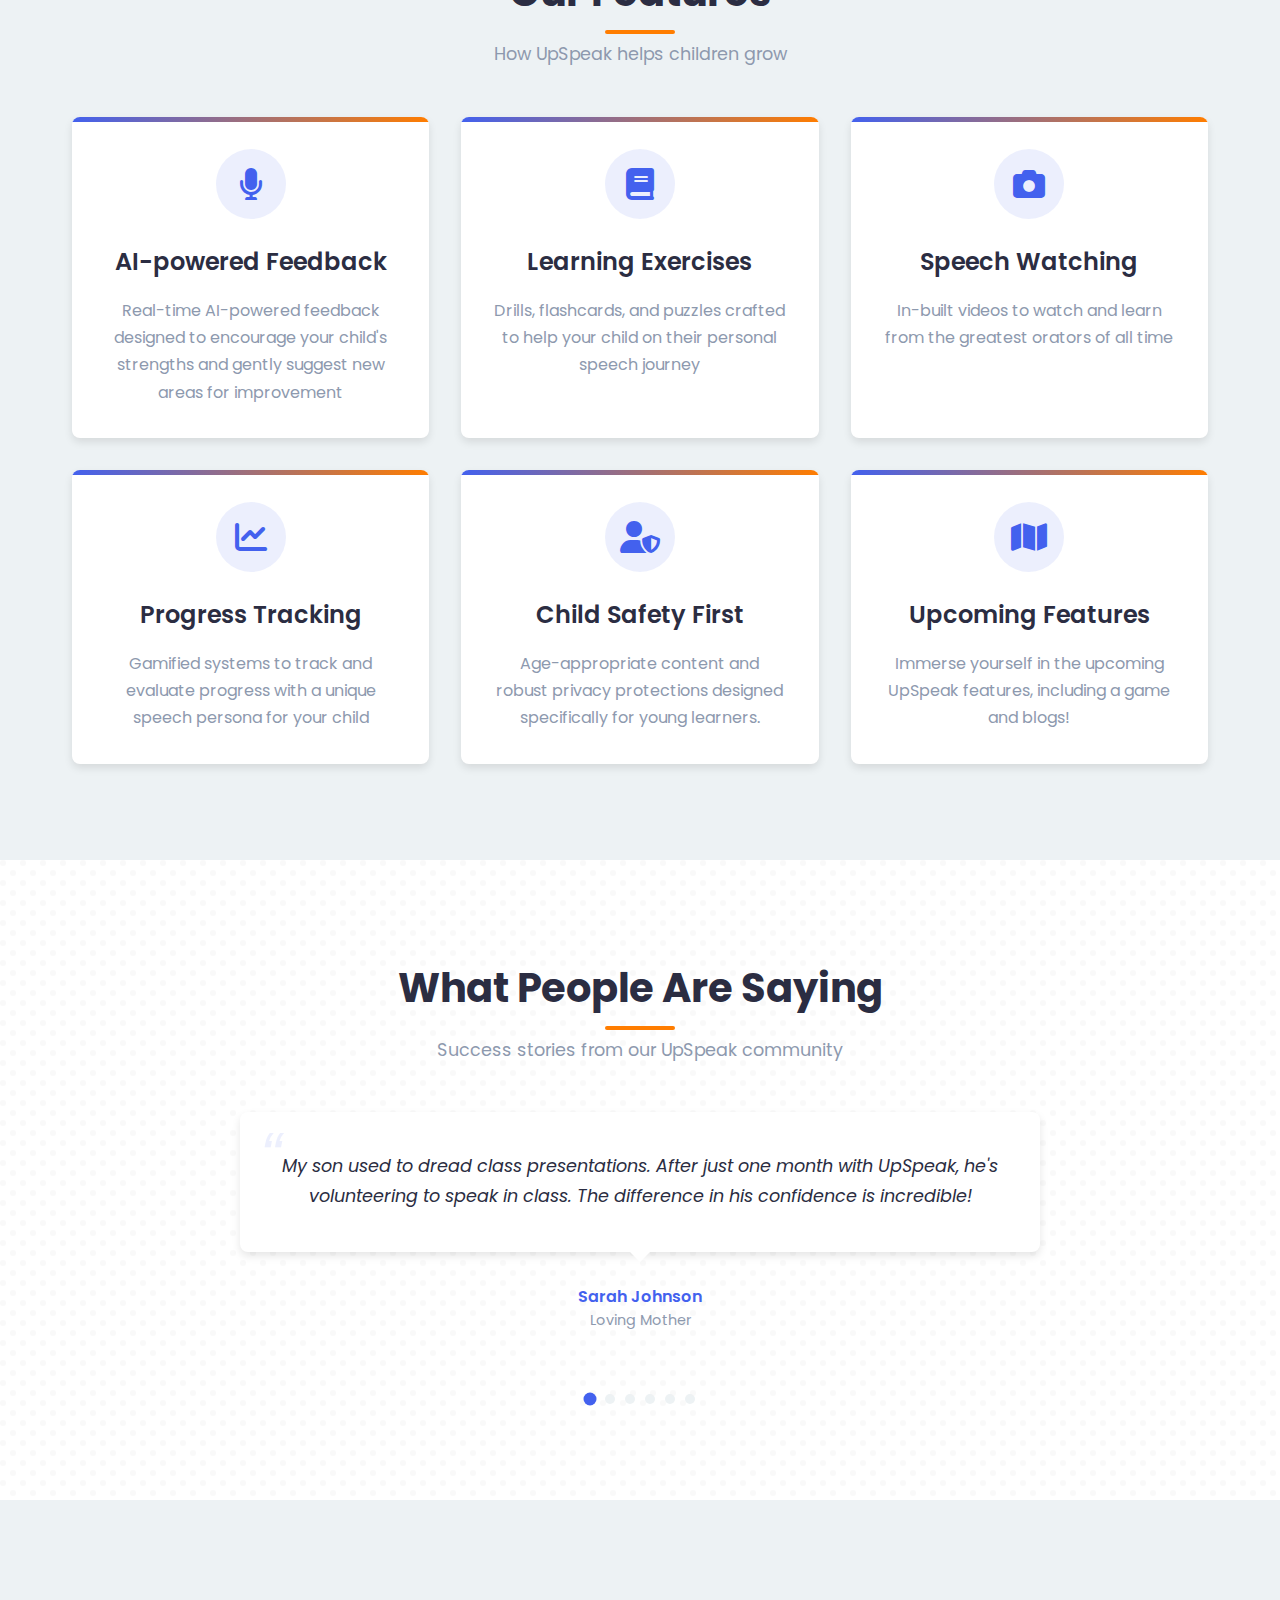
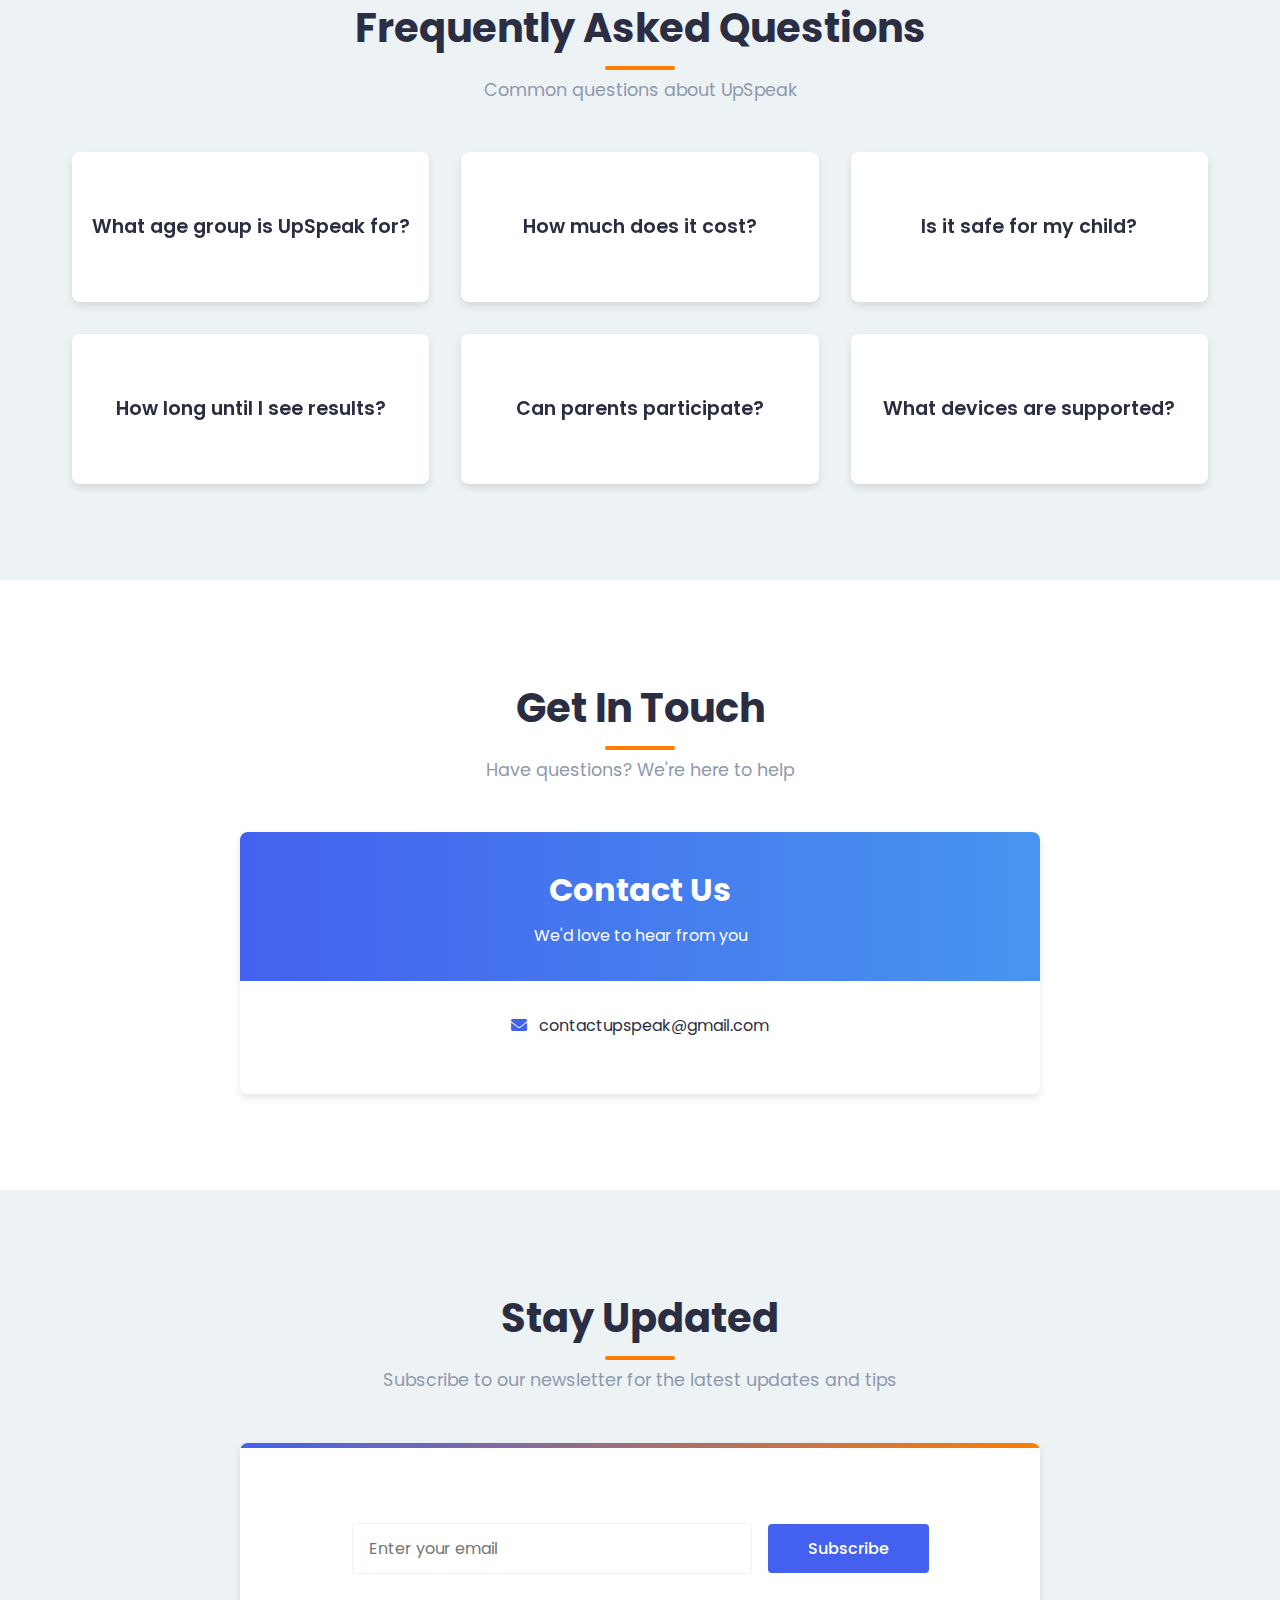
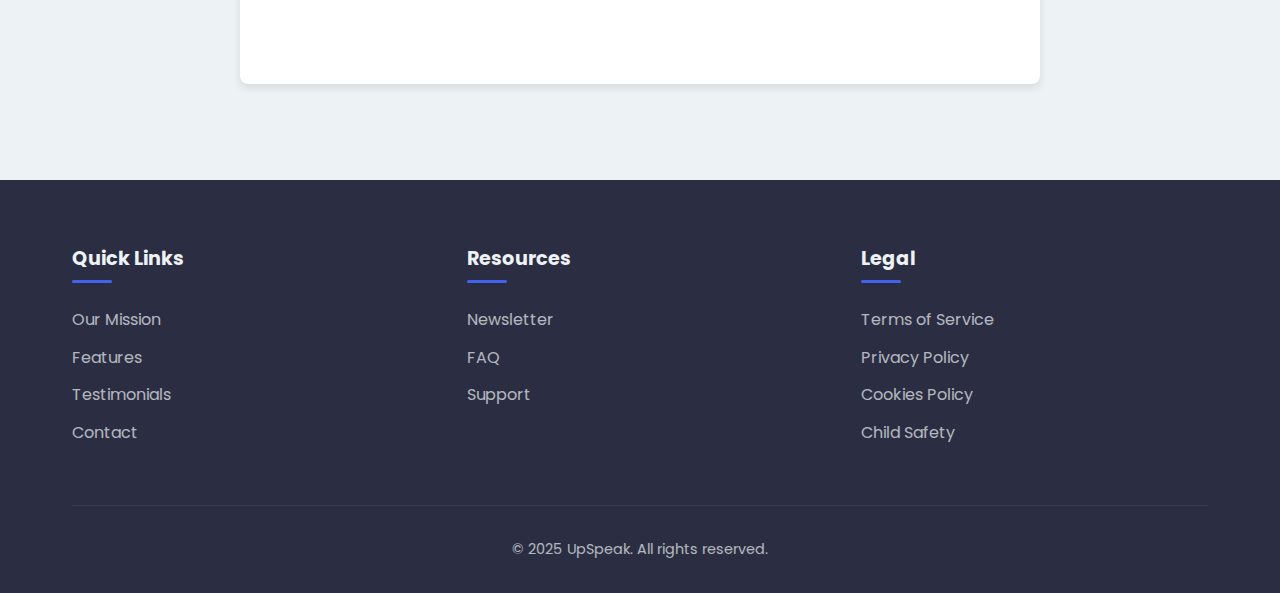
==== commit 721df533: "Update index.html" ====
--- a/index.html
+++ b/index.html
@@ -1,744 +1,1819 @@
+<!DOCTYPE html>
 <html lang="en">
 <head>
-    <meta charset="UTF-8">
-    <meta name="viewport" content="width=device-width, initial-scale=1.0">
-    <title>UpSpeak - Empowering Kids Through Effective Communication</title>
-    <link rel="icon" href="favicon.ico" type="image/x-icon">
-    <link rel="stylesheet" href="https://fonts.googleapis.com/css2?family=Poppins:wght@300;400;500;600;700&display=swap">
-    <link rel="stylesheet" href="https://cdnjs.cloudflare.com/ajax/libs/font-awesome/6.0.0/css/all.min.css" integrity="sha512-9usAa10IRO0HhonpyAIVpjrylPvoDwiPUiKdWk5t3PyolY1cOd4DSE0Ga+ri4AuTroPR5aQvXU9xC6qOPnzFeg==" crossorigin="anonymous" referrerpolicy="no-referrer" />
-    <style>
-        body {
-            font-family: 'Poppins', sans-serif;
-            margin: 0;
-            padding: 0;
-            box-sizing: border-box;
-            background: linear-gradient(135deg, #e6f2ff, #ffe6cc);
-            color: #333;
-            overflow-x: hidden;
-            scroll-behavior: smooth;
+  <meta charset="UTF-8">
+  <meta name="viewport" content="width=device-width, initial-scale=1.0">
+  <title>UpSpeak - Building Communication Confidence in Children</title>
+  <link rel="icon" href="favicon.ico" type="image/x-icon">
+  <link rel="stylesheet" href="https://fonts.googleapis.com/css2?family=Poppins:wght@300;400;500;600;700&display=swap">
+  <link rel="stylesheet" href="https://cdnjs.cloudflare.com/ajax/libs/font-awesome/6.0.0/css/all.min.css" integrity="sha512-9usAa10IRO0HhonpyAIVpjrylPvoDwiPUiKdWk5t3PyolY1cOd4DSE0Ga+ri4AuTroPR5aQvXU9xC6qOPnzFeg==" crossorigin="anonymous" referrerpolicy="no-referrer" />
+  <style>
+    :root {
+      --primary: #4361ee;
+      --primary-light: #4895ef;
+      --secondary: #ff7d00;
+      --secondary-light: #ffa348;
+      --accent: #7209b7;
+      --dark: #2b2d42;
+      --gray: #8d99ae;
+      --light-gray: #edf2f4;
+      --white: #ffffff;
+      --success: #06d6a0;
+      --error: #ef476f;
+      --shadow-sm: 0 2px 4px rgba(0, 0, 0, 0.05);
+      --shadow-md: 0 4px 8px rgba(0, 0, 0, 0.1);
+      --shadow-lg: 0 10px 15px rgba(0, 0, 0, 0.1);
+      --border-radius-sm: 4px;
+      --border-radius-md: 8px;
+      --border-radius-lg: 16px;
+      --transition: all 0.3s ease;
+    }
+
+    * {
+      margin: 0;
+      padding: 0;
+      box-sizing: border-box;
+    }
+
+    body {
+      font-family: 'Poppins', sans-serif;
+      color: var(--dark);
+      background-color: var(--white);
+      line-height: 1.6;
+      overflow-x: hidden;
+    }
+
+    a {
+      text-decoration: none;
+      color: var(--primary);
+      transition: var(--transition);
+    }
+
+    a:hover {
+      color: var(--primary-light);
+    }
+
+    .container {
+      width: 100%;
+      max-width: 1200px;
+      margin: 0 auto;
+      padding: 0 2rem;
+    }
+
+    header {
+      background-color: var(--white);
+      box-shadow: var(--shadow-sm);
+      transition: var(--transition);
+    }
+
+    header.scrolled {
+      box-shadow: var(--shadow-md);
+    }
+
+    .navbar {
+      display: flex;
+      justify-content: space-between;
+      align-items: center;
+      padding: 1rem 0;
+    }
+
+    .logo {
+      display: flex;
+      align-items: center;
+      gap: 0.5rem;
+      font-size: 2.25rem;
+      font-weight: 700;
+    }
+
+    .logo svg {
+      width: 60px;
+      height: 60px;
+    }
+
+    .logo .upspeak-up {
+      color: var(--secondary);
+      margin-right: -0.2rem;
+    }
+
+    .logo .upspeak-speak {
+      color: var(--primary);
+    }
+
+    .nav-links {
+      display: flex;
+      gap: 2rem;
+      list-style: none;
+      align-items: center;
+    }
+
+    .nav-links a {
+      color: var(--dark);
+      font-weight: 500;
+      transition: var(--transition);
+      position: relative;
+    }
+
+    .nav-links a::after {
+      content: '';
+      position: absolute;
+      width: 0;
+      height: 2px;
+      background-color: var(--primary);
+      bottom: -5px;
+      left: 0;
+      transition: var(--transition);
+    }
+
+    .nav-links a:hover::after {
+      width: 100%;
+    }
+
+    .auth-buttons {
+      display: flex;
+      gap: 1rem;
+    }
+
+    .mobile-menu-btn {
+      display: none;
+      background: none;
+      border: none;
+      cursor: pointer;
+      font-size: 1.5rem;
+      color: var(--dark);
+    }
+
+    .hero {
+      background: linear-gradient(135deg, #c7d2fe, #dbeafe);
+      padding: 6rem 0;
+      position: relative;
+      overflow: hidden;
+      display: flex;
+      align-items: center;
+    }
+
+    .hero::before {
+      content: '';
+      position: absolute;
+      top: 0;
+      right: 0;
+      width: 45%;
+      height: 100%;
+      background-size: cover;
+      background-position: center;
+      clip-path: polygon(15% 0, 100% 0, 100% 100%, 0% 100%);
+      opacity: 0.9;
+      z-index: 1;
+    }
+
+    .hero-content {
+      position: relative;
+      z-index: 2;
+      display: flex;
+      flex-direction: row;
+      align-items: center;
+      gap: 2rem;
+      width: 100%;
+    }
+
+    .hero-text {
+      max-width: 600px;
+      flex: 1;
+    }
+
+    .hero-title {
+      font-size: 3.5rem;
+      font-weight: 700;
+      line-height: 1.2;
+      margin-bottom: 1.5rem;
+      color: var(--dark);
+    }
+
+    .hero-subtitle {
+      font-size: 1.2rem;
+      margin-bottom: 2.5rem;
+      color: var(--dark);
+      opacity: 0.9;
+    }
+
+    .changing-word-container {
+      display: inline-block;
+      position: relative;
+    }
+
+    .changing-word {
+      font-weight: 700;
+      position: relative;
+      display: inline-block;
+      transition: opacity 0.5s ease-in-out, transform 0.5s ease-in-out;
+    }
+
+    .changing-word::after {
+      content: '';
+      position: absolute;
+      bottom: 0;
+      left: 0;
+      width: 100%;
+      height: 5px;
+      border-radius: 5px;
+      transition: background-color 0.5s ease-in-out;
+    }
+
+    .changing-word[data-word="speak"]::after {
+      background-color: var(--secondary);
+    }
+
+    .changing-word[data-word="present"]::after {
+      background-color: var(--primary);
+    }
+
+    .changing-word[data-word="connect"]::after {
+      background-color: var(--accent);
+    }
+
+    .changing-word[data-word="express"]::after {
+      background-color: var(--success);
+    }
+
+    .hero-bottom {
+      display: flex;
+      align-items: center;
+      gap: 2rem;
+      margin-top: -1rem;
+    }
+
+    .cta-buttons {
+      display: flex;
+      gap: 1rem;
+    }
+
+    .youtube-container {
+      max-width: 800px;
+      flex: 1;
+    }
+
+    .youtube-container iframe {
+      width: 100%;
+      height: 300px;
+      padding: 10px;
+      border-radius: var(--border-radius-md);
+      box-shadow: var(--shadow-md);
+    }
+
+    .stats {
+      background-color: var(--white);
+      padding: 4rem 0;
+      position: relative;
+      z-index: 3;
+      margin-top: -3rem;
+      border-radius: var(--border-radius-lg) var(--border-radius-lg) 0 0;
+    }
+
+    .stats-grid {
+      display: grid;
+      grid-template-columns: repeat(auto-fit, minmax(200px, 1fr));
+      gap: 2rem;
+      text-align: center;
+    }
+
+    .stat-item {
+      background-color: var(--white);
+      padding: 2rem;
+      border-radius: var(--border-radius-md);
+      box-shadow: var(--shadow-md);
+      transition: var(--transition);
+    }
+
+    .stat-item:hover {
+      transform: translateY(-5px);
+      box-shadow: var(--shadow-lg);
+    }
+
+    .stat-number {
+      font-size: 2.5rem;
+      font-weight: 700;
+      color: var(--primary);
+      margin-bottom: 0.5rem;
+    }
+
+    .stat-label {
+      font-size: 1rem;
+      color: var(--gray);
+    }
+
+    .mission {
+      padding: 6rem 0;
+      background-color: var(--white);
+      position: relative;
+    }
+
+    .mission::before {
+      content: '';
+      position: absolute;
+      right: 0;
+      top: 0;
+      width: 100%;
+      height: 100%;
+      background-image: radial-gradient(var(--light-gray) 1px, transparent 1px);
+      background-size: 20px 20px;
+      opacity: 0.5;
+      z-index: 0;
+    }
+
+    .section-header {
+      text-align: center;
+      margin-bottom: 3rem;
+      position: relative;
+      z-index: 1;
+    }
+
+    .section-title {
+      font-size: 2.5rem;
+      font-weight: 700;
+      color: var(--dark);
+      margin-bottom: 1rem;
+      position: relative;
+      display: inline-block;
+    }
+
+    .section-title::after {
+      content: '';
+      position: absolute;
+      width: 70px;
+      height: 4px;
+      background-color: var(--secondary);
+      bottom: -10px;
+      left: 50%;
+      transform: translateX(-50%);
+      border-radius: 2px;
+    }
+
+    .section-subtitle {
+      color: var(--gray);
+      font-size: 1.1rem;
+      max-width: 700px;
+      margin: 0 auto;
+    }
+
+    .mission-content {
+      text-align: center;
+      max-width: 800px;
+      margin: 0 auto;
+      font-size: 1.2rem;
+      line-height: 1.8;
+      color: var(--dark);
+      position: relative;
+      z-index: 1;
+    }
+
+    .features {
+      padding: 6rem 0;
+      background-color: var(--light-gray);
+    }
+
+    .features-grid {
+      display: grid;
+      grid-template-columns: repeat(auto-fit, minmax(280px, 1fr));
+      gap: 2rem;
+      margin-top: 3rem;
+    }
+
+    .feature-card {
+      background-color: var(--white);
+      border-radius: var(--border-radius-md);
+      overflow: hidden;
+      box-shadow: var(--shadow-md);
+      transition: var(--transition);
+      position: relative;
+      z-index: 1;
+    }
+
+    .feature-card:hover {
+      transform: translateY(-10px);
+      box-shadow: var(--shadow-lg);
+    }
+
+    .feature-card::before {
+      content: '';
+      position: absolute;
+      top: 0;
+      left: 0;
+      width: 100%;
+      height: 5px;
+      background: linear-gradient(to right, var(--primary), var(--secondary));
+      z-index: 2;
+    }
+
+    .feature-icon {
+      width: 70px;
+      height: 70px;
+      background-color: rgba(67, 97, 238, 0.1);
+      display: flex;
+      align-items: center;
+      justify-content: center;
+      border-radius: 50%;
+      margin: 2rem auto 1.5rem;
+    }
+
+    .feature-icon i {
+      font-size: 2rem;
+      color: var(--primary);
+    }
+
+    .feature-content {
+      padding: 0 2rem 2rem;
+      text-align: center;
+    }
+
+    .feature-title {
+      font-size: 1.5rem;
+      font-weight: 600;
+      margin-bottom: 1rem;
+      color: var(--dark);
+    }
+
+    .feature-description {
+      color: var(--gray);
+      line-height: 1.7;
+    }
+
+    .testimonials {
+      padding: 6rem 0;
+      background-color: var(--white);
+      position: relative;
+      overflow: hidden;
+    }
+
+    .testimonials::before {
+      content: '';
+      position: absolute;
+      top: 0;
+      left: 0;
+      width: 100%;
+      height: 100%;
+      background-image: url("data:image/svg+xml,%3Csvg width='20' height='20' viewBox='0 0 20 20' xmlns='http://www.w3.org/2000/svg'%3E%3Cg fill='%23f0f0f0' fill-opacity='0.8' fill-rule='evenodd'%3E%3Ccircle cx='3' cy='3' r='3'/%3E%3Ccircle cx='13' cy='13' r='3'/%3E%3C/g%3E%3C/svg%3E");
+      opacity: 0.5;
+    }
+
+    .testimonial-slider {
+      position: relative;
+      height: 250px;
+      max-width: 800px;
+      margin: 0 auto;
+    }
+
+    .testimonial-item {
+      position: absolute;
+      width: 100%;
+      opacity: 0;
+      transform: translateY(20px);
+      transition: opacity 0.5s ease, transform 0.5s ease;
+      visibility: hidden;
+      text-align: center;
+      cursor: pointer;
+    }
+
+    .testimonial-item.active {
+      opacity: 1;
+      transform: translateY(0);
+      visibility: visible;
+    }
+
+    .testimonial-content {
+      background-color: var(--white);
+      padding: 2.5rem;
+      border-radius: var(--border-radius-md);
+      box-shadow: var(--shadow-md);
+      margin-bottom: 2rem;
+      position: relative;
+    }
+
+    .testimonial-content::after {
+      content: '';
+      position: absolute;
+      bottom: -10px;
+      left: 50%;
+      transform: translateX(-50%);
+      width: 0;
+      height: 0;
+      border-left: 10px solid transparent;
+      border-right: 10px solid transparent;
+      border-top: 10px solid var(--white);
+    }
+
+    .testimonial-quote {
+      font-size: 1.1rem;
+      line-height: 1.7;
+      color: var(--dark);
+      font-style: italic;
+    }
+
+    .testimonial-quote::before {
+      content: '\201C';
+      font-size: 4rem;
+      position: absolute;
+      top: -10px;
+      left: 20px;
+      color: rgba(67, 97, 238, 0.1);
+      font-family: sans-serif;
+    }
+
+    .testimonial-author {
+      font-weight: 600;
+      color: var(--primary);
+    }
+
+    .testimonial-role {
+      font-size: 0.9rem;
+      color: var(--gray);
+    }
+
+    .testimonial-indicators {
+      display: flex;
+      justify-content: center;
+      gap: 10px;
+      margin-top: 2rem;
+    }
+
+    .indicator {
+      width: 10px;
+      height: 10px;
+      border-radius: 50%;
+      background-color: var(--light-gray);
+      cursor: pointer;
+      transition: var(--transition);
+    }
+
+    .indicator.active {
+      background-color: var(--primary);
+      transform: scale(1.3);
+    }
+
+    .faq {
+      padding: 6rem 0;
+      background-color: var(--light-gray);
+    }
+
+    .faq-grid {
+      display: grid;
+      grid-template-columns: repeat(auto-fit, minmax(300px, 1fr));
+      gap: 2rem;
+      margin-top: 3rem;
+    }
+
+    .faq-item {
+      background-color: var(--white);
+      padding: 2rem;
+      border-radius: var(--border-radius-md);
+      box-shadow: var(--shadow-md);
+      transition: transform 0.6s ease;
+      position: relative;
+      transform-style: preserve-3d;
+      height: 150px;
+    }
+
+    .faq-item:hover {
+      transform: rotateY(180deg);
+      box-shadow: var(--shadow-lg);
+    }
+
+    .faq-question {
+      font-size: 1.2rem;
+      font-weight: 600;
+      color: var(--dark);
+      margin-bottom: 1rem;
+      position: absolute;
+      width: 100%;
+      height: 100%;
+      top: 0;
+      left: 0;
+      display: flex;
+      align-items: center;
+      justify-content: center;
+      backface-visibility: hidden;
+    }
+
+    .faq-answer {
+      color: var(--gray);
+      line-height: 1.7;
+      position: absolute;
+      width: 100%;
+      height: 100%;
+      top: 0;
+      left: 0;
+      display: flex;
+      align-items: center;
+      justify-content: center;
+      transform: rotateY(180deg);
+      backface-visibility: hidden;
+      padding: 1rem;
+      text-align: center;
+    }
+
+    .contact {
+      padding: 6rem 0;
+      background-color: var(--white);
+      position: relative;
+    }
+
+    .contact-card {
+      background-color: var(--white);
+      border-radius: var(--border-radius-md);
+      overflow: hidden;
+      box-shadow: var(--shadow-md);
+      max-width: 800px;
+      margin: 0 auto;
+      position: relative;
+    }
+
+    .contact-header {
+      background: linear-gradient(to right, var(--primary), var(--primary-light));
+      padding: 2rem;
+      color: var(--white);
+      text-align: center;
+    }
+
+    .contact-header h3 {
+      font-size: 2rem;
+      margin-bottom: 0.5rem;
+    }
+
+    .contact-body {
+      padding: 2rem;
+      text-align: center;
+    }
+
+    .contact-body p {
+      margin-bottom: 1.5rem;
+    }
+
+    .contact-body i {
+      margin-right: 0.5rem;
+      color: var(--primary);
+    }
+
+    .newsletter {
+      padding: 6rem 0;
+      background-color: var(--light-gray);
+      position: relative;
+    }
+
+    .newsletter-card {
+      background-color: var(--white);
+      border-radius: var(--border-radius-md);
+      padding: 3rem;
+      box-shadow: var(--shadow-md);
+      max-width: 800px;
+      margin: 0 auto;
+      position: relative;
+      overflow: hidden;
+    }
+
+    .newsletter-card::before {
+      content: '';
+      position: absolute;
+      top: 0;
+      left: 0;
+      width: 100%;
+      height: 5px;
+      background: linear-gradient(to right, var(--primary), var(--secondary));
+    }
+
+    .newsletter-form {
+      margin-top: 2rem;
+      display: flex;
+      gap: 1rem;
+      justify-content: center;
+      align-items: center;
+    }
+
+    .newsletter-input {
+      padding: 0.75rem 1rem;
+      border: 1px solid var(--light-gray);
+      border-radius: var(--border-radius-sm);
+      font-family: 'Poppins', sans-serif;
+      font-size: 1rem;
+      width: 100%;
+      max-width: 400px;
+      transition: var(--transition);
+    }
+
+    .newsletter-input:focus {
+      outline: none;
+      border-color: var(--primary);
+      box-shadow: 0 0 0 3px rgba(67, 97, 238, 0.1);
+    }
+
+    .newsletter-confirmation {
+      margin-top: 2rem;
+      text-align: center;
+      font-size: 1.2rem;
+      color: var(--success);
+      display: flex;
+      justify-content: center;
+      align-items: center;
+      gap: 0.5rem;
+      opacity: 0;
+      transition: opacity 0.3s ease;
+    }
+
+    .newsletter-confirmation.show {
+      opacity: 1;
+    }
+
+    .newsletter-confirmation i {
+      font-size: 1.5rem;
+    }
+
+    footer {
+      background-color: var(--dark);
+      color: var(--light-gray);
+      padding: 4rem 0 2rem;
+    }
+
+    .footer-content {
+      display: grid;
+      grid-template-columns: repeat(auto-fit, minmax(200px, 1fr));
+      gap: 3rem;
+      margin-bottom: 3rem;
+    }
+
+    .footer-column h4 {
+      font-size: 1.2rem;
+      margin-bottom: 1.5rem;
+      position: relative;
+      padding-bottom: 0.5rem;
+    }
+
+    .footer-column h4::after {
+      content: '';
+      position: absolute;
+      bottom: 0;
+      left: 0;
+      width: 40px;
+      height: 3px;
+      background-color: var(--primary);
+      border-radius: 1.5px;
+    }
+
+    .footer-links {
+      list-style: none;
+    }
+
+    .footer-links li {
+      margin-bottom: 0.75rem;
+    }
+
+    .footer-links a {
+      color: var(--light-gray);
+      opacity: 0.7;
+      transition: var(--transition);
+    }
+
+    .footer-links a:hover {
+      opacity: 1;
+      padding-left: 5px;
+    }
+
+    .footer-bottom {
+      text-align: center;
+      padding-top: 2rem;
+      border-top: 1px solid rgba(255, 255, 255, 0.1);
+      font-size: 0.9rem;
+      opacity: 0.7;
+    }
+
+    .btn {
+      display: inline-block;
+      padding: 0.75rem 2.5rem;
+      border-radius: var(--border-radius-sm);
+      font-weight: 500;
+      text-align: center;
+      cursor: pointer;
+      transition: var(--transition);
+      border: none;
+      outline: none;
+      font-family: 'Poppins', sans-serif;
+      font-size: 1rem;
+    }
+
+    .btn-primary {
+      background-color: var(--primary);
+      color: var(--white);
+    }
+
+    .btn-primary:hover {
+      background-color: var(--primary-light);
+      transform: translateY(-3px);
+      box-shadow: var(--shadow-md);
+    }
+
+    .btn-secondary {
+      background-color: var(--secondary);
+      color: var(--white);
+    }
+
+    .btn-secondary:hover {
+      background-color: var(--secondary-light);
+      transform: translateY(-3px);
+      box-shadow: var(--shadow-lg);
+    }
+
+    .btn.btn-outline {
+      background-color: transparent;
+      border: 2px solid var(--primary);
+      color: var(--primary);
+    }
+
+    .btn-outline:hover {
+      background-color: var(--primary);
+      color: var(--white);
+      transform: translateY(-3px);
+      box-shadow: var(--shadow-md);
+    }
+
+    .popup {
+      display: none;
+      position: fixed;
+      top: 0;
+      left: 0;
+      width: 100%;
+      height: 100%;
+      background-color: rgba(0, 0, 0, 0.5);
+      justify-content: center;
+      align-items: center;
+      z-index: 1000;
+      backdrop-filter: blur(5px);
+    }
+
+    .popup-content {
+      background-color: var(--white);
+      border-radius: var(--border-radius-md);
+      box-shadow: var(--shadow-lg);
+      width: 400px;
+      position: relative;
+      overflow: hidden;
+      transform: scale(0.9);
+      opacity: 0;
+      transition: transform 0.3s ease, opacity 0.3s ease;
+    }
+
+    .popup.show .popup-content {
+      transform: scale(1);
+      opacity: 1;
+    }
+
+    .popup-header {
+      background-color: var(--primary);
+      color: var(--white);
+      padding: 1.5rem;
+      text-align: center;
+      position: relative;
+    }
+
+    .close-btn {
+      position: absolute;
+      top: 1rem;
+      right: 1rem;
+      font-size: 1.5rem;
+      color: var(--white);
+      cursor: pointer;
+      transition: var(--transition);
+    }
+
+    .close-btn:hover {
+      transform: rotate(90deg);
+    }
+
+    .popup-body {
+      padding: 2rem;
+    }
+
+    .form-group {
+      margin-bottom: 0.75rem; /* Reduced from 1.5rem */
+    }
+
+    .form-label {
+      display: block;
+      margin-bottom: 0.25rem; /* Reduced from 0.5rem */
+      font-weight: 500;
+      color: var(--dark);
+    }
+
+    .form-control {
+      width: 100%;
+      padding: 0.5rem 1rem; /* Reduced vertical padding from 0.75rem */
+      border: 1px solid var(--light-gray);
+      border-radius: var(--border-radius-sm);
+      font-family: 'Poppins', sans-serif;
+      font-size: 1rem;
+      transition: var(--transition);
+    }
+
+    .form-control:focus {
+      outline: none;
+      border-color: var(--primary);
+      box-shadow: 0 0 0 3px rgba(67, 97, 238, 0.1);
+    }
+
+    .name-fields {
+      display: flex;
+      gap: 1rem;
+    }
+
+    .password-requirements {
+      font-size: 0.8rem;
+      color: var(--gray);
+      margin-top: 0.5rem;
+    }
+
+    .password-requirements ul {
+      list-style: none;
+      margin-top: 0.5rem;
+      padding-left: 0;
+    }
+
+    .password-requirements li {
+      margin-bottom: 0.25rem;
+      position: relative;
+      padding-left: 1.5rem;
+    }
+
+    .password-requirements li::before {
+      content: '□';
+      position: absolute;
+      left: 0;
+      color: var(--gray);
+    }
+
+    .password-requirements li.checked::before {
+      content: '✔';
+      color: var(--success);
+    }
+
+    .form-footer {
+      text-align: center;
+      margin-top: 1rem; /* Reduced from 1.5rem */
+    }
+
+    .error-message,
+    .success-message {
+      padding: 0.75rem;
+      border-radius: var(--border-radius-sm);
+      margin-bottom: 1.5rem;
+      font-size: 0.9rem;
+    }
+
+    .error-message {
+      background-color: rgba(239, 71, 111, 0.1);
+      color: var(--error);
+      border: 1px solid rgba(239, 71, 111, 0.3);
+    }
+
+    .success-message {
+      background-color: rgba(6, 214, 160, 0.1);
+      color: var(--success);
+      border: 1px solid rgba(6, 214, 160, 0.3);
+    }
+
+    @media (max-width: 992px) {
+      .hero::before {
+        width: 40%;
+        clip-path: polygon(25% 0, 100% 0, 100% 100%, 0% 100%);
+      }
+
+      .hero-title {
+        font-size: 3rem;
+      }
+
+      .youtube-container {
+        max-width: 800px;
+      }
+    }
+
+    @media (max-width: 768px) {
+      .nav-links {
+        display: none;
+        position: absolute;
+        top: 100%;
+        right: 0;
+        width: 100%;
+        background-color: var(--white);
+        box-shadow: var(--shadow-md);
+        flex-direction: column;
+        padding: 1rem 0;
+        transform: translateY(-10px);
+        opacity: 0;
+        transition: var(--transition);
+      }
+
+      .nav-links.active {
+        display: flex;
+        transform: translateY(0);
+        opacity: 1;
+      }
+
+      .nav-links li {
+        width: 100%;
+        text-align: center;
+        margin: 0.5rem 0;
+      }
+
+      .nav-links a::after {
+        display: none;
+      }
+
+      .hero::before {
+        display: none;
+      }
+
+      .hero {
+        flex-direction: column;
+        padding: 4rem 0;
+      }
+
+      .hero-content {
+        max-width: 100%;
+        text-align: center;
+        flex-direction: column;
+      }
+
+      .hero-text {
+        max-width: 100%;
+      }
+
+      .cta-buttons {
+        justify-content: center;
+      }
+
+      .mobile-menu-btn {
+        display: block;
+      }
+
+      .feature-grid,
+      .stats-grid,
+      .faq-grid {
+        grid-template-columns: 1fr;
+      }
+
+      .hero-bottom {
+        flex-direction: column;
+        align-items: center;
+        gap: 1rem;
+      }
+
+      .youtube-container {
+        max-width: 100%;
+        margin-top: 2rem;
+      }
+
+      .newsletter-form {
+        flex-direction: column;
+      }
+    }
+
+    @media (max-width: 576px) {
+      .section-title {
+        font-size: 2rem;
+      }
+
+      .hero-title {
+        font-size: 2rem;
+      }
+
+      .hero-subtitle {
+        font-size: 1rem;
+      }
+
+      .btn {
+        width: 100%;
+        margin-bottom: 0.5rem;
+      }
+
+      .cta-buttons {
+        flex-direction: column;
+      }
+
+      .name-fields {
+        flex-direction: column;
+        gap: 0;
+      }
+
+      .popup-content {
+        width: 90%;
+      }
+
+      .youtube-container iframe {
+        height: 400px;
+      }
+    }
+  </style>
+</head>
+
+<body>
+  <header id="header">
+    <div class="container">
+      <nav class="navbar">
+        <div class="logo">
+          <svg xmlns="http://www.w3.org/2000/svg" viewBox="0 0 24 24">
+            <defs>
+              <linearGradient id="microphone-gradient" x1="0%" y1="0%" x2="100%" y2="100%">
+                <stop offset="0%" style="stop-color:#4361ee;stop-opacity:1" />
+                <stop offset="100%" style="stop-color:#ff7d00;stop-opacity:1" />
+              </linearGradient>
+            </defs>
+            <path fill="url(#microphone-gradient)" d="M12 14c1.66 0 3-1.34 3-3V5c0-1.66-1.34-3-3-3S9 3.34 9 5v6c0 1.66 1.34 3 3 3zm-1-9c0-.55.45-1 1-1s1 .45 1 1v6c0 .55-.45 1-1 1s-1-.45-1-1V5zm6 6c0 2.76-2.24 5-5 5s-5-2.24-5-5H5c0 3.53 2.61 6.43 6 6.92V21h2v-3.08c3.39-.49 6-3.39 6-6.92h-2z" />
+          </svg>
+          <span class="upspeak-up">Up</span><span class="upspeak-speak">Speak</span>
+        </div>
+
+        <button class="mobile-menu-btn" id="mobileMenuBtn">
+          <i class="fas fa-bars"></i>
+        </button>
+
+        <ul class="nav-links" id="navLinks">
+          <li><a href="#mission">Our Mission</a></li>
+          <li><a href="#features">Features</a></li>
+          <li><a href="#testimonials">Testimonials</a></li>
+          <li><a href="#contact">Contact</a></li>
+          <li><button class="btn btn-primary" onclick="showLoginPopup()">Log In</button></li>
+          <li><button class="btn btn-secondary" onclick="showSignupPopup()">Sign Up</button></li>
+        </ul>
+      </nav>
+    </div>
+  </header>
+
+  <section class="hero">
+    <div class="container">
+      <div class="hero-content">
+        <div class="hero-text">
+          <h1 class="hero-title">Empower your child to <span class="changing-word-container"><span class="changing-word" data-word="speak"><b>speak</b></span></span> with confidence</h1>
+          <p class="hero-subtitle">UpSpeak helps children develop essential communication skills through fun, interactive exercises in a safe and supportive environment.</p>
+        </div>
+        <div class="youtube-container">
+          <iframe src="https://www.youtube.com/embed/AAzflSzziHA" frameborder="0" allow="accelerometer; autoplay; clipboard-write; encrypted-media; gyroscope; picture-in-picture" allowfullscreen></iframe>
+        </div>
+      </div>
+    </div>
+  </section>
+
+  <section class="stats">
+    <div class="container">
+      <div class="stats-grid">
+        <div class="stat-item">
+          <div class="stat-number">300+</div>
+          <div class="stat-label">Happy Students</div>
+        </div>
+        <div class="stat-item">
+          <div class="stat-number">95%</div>
+          <div class="stat-label">Confidence Improvement</div>
+        </div>
+        <div class="stat-item">
+          <div class="stat-number">50+</div>
+          <div class="stat-label">Interactive Activities</div>
+        </div>
+        <div class="stat-item">
+          <div class="stat-number">4.9</div>
+          <div class="stat-label">Parent Satisfaction</div>
+        </div>
+      </div>
+    </div>
+  </section>
+
+  <section class="mission" id="missionhandlung">
+    <div class="container">
+      <div class="section-header">
+        <h2 class="section-title">Our Mission</h2>
+        <p class="section-subtitle">What drives us every day</p>
+      </div>
+      <p class="mission-content">
+        At UpSpeak, we're committed to providing a safe, engaging, and effective platform for children to develop essential communication skills. We believe that confident communication is a foundational skill that empowers children throughout their lives - from classroom presentations to future career success.
+
+        Through our interactive exercises, personalized feedback, and supportive community, we help children overcome anxiety, develop clarity, and find their unique voice.
+      </p>
+    </div>
+  </section>
+
+  <section class="features" id="features">
+    <div class="container">
+      <div class="section-header">
+        <h2 class="section-title">Our Features</h2>
+        <p class="section-subtitle">How UpSpeak helps children grow</p>
+      </div>
+      <div class="features-grid">
+        <div class="feature-card">
+          <div class="feature-icon">
+            <i class="fas fa-microphone"></i>
+          </div>
+          <div class="feature-content">
+            <h3 class="feature-title">AI-powered Feedback</h3>
+            <p class="feature-description">Real-time AI-powered feedback designed to encourage your child's strengths and gently suggest new areas for improvement</p>
+          </div>
+        </div>
+        <div class="feature-card">
+          <div class="feature-icon">
+            <i class="fas fa-book"></i>
+          </div>
+          <div class="feature-content">
+            <h3 class="feature-title">Learning Exercises</h3>
+            <p class="feature-description">Drills, flashcards, and puzzles crafted to help your child on their personal speech journey</p>
+          </div>
+        </div>
+        <div class="feature-card">
+          <div class="feature-icon">
+            <i class="fas fa-camera"></i>
+          </div>
+          <div class="feature-content">
+            <h3 class="feature-title">Speech Watching</h3>
+            <p class="feature-description">In-built videos to watch and learn from the greatest orators of all time</p>
+          </div>
+        </div>
+        <div class="feature-card">
+          <div class="feature-icon">
+            <i class="fas fa-chart-line"></i>
+          </div>
+          <div class="feature-content">
+            <h3 class="feature-title">Progress Tracking</h3>
+            <p class="feature-description">Gamified systems to track and evaluate progress with a unique speech persona for your child</p>
+          </div>
+        </div>
+        <div class="feature-card">
+          <div class="feature-icon">
+            <i class="fas fa-user-shield"></i>
+          </div>
+          <div class="feature-content">
+            <h3 class="feature-title">Child Safety First</h3>
+            <p class="feature-description">Age-appropriate content and robust privacy protections designed specifically for young learners.</p>
+          </div>
+        </div>
+        <div class="feature-card">
+          <div class="feature-icon">
+            <i class="fas fa-map"></i>
+          </div>
+          <div class="feature-content">
+            <h3 class="feature-title">Upcoming Features</h3>
+            <p class="feature-description">Immerse yourself in the upcoming UpSpeak features, including a game and blogs!</p>
+          </div>
+        </div>
+      </div>
+    </div>
+  </section>
+
+  <section class="testimonials" id="testimonials">
+    <div class="container">
+      <div class="section-header">
+        <h2 class="section-title">What People Are Saying</h2>
+        <p class="section-subtitle">Success stories from our UpSpeak community</p>
+      </div>
+      <div class="testimonial-slider" id="testimonialSlider">
+        <div class="testimonial-item active" data-index="0">
+          <div class="testimonial-content">
+            <p class="testimonial-quote">My son used to dread class presentations. After just one month with UpSpeak, he's volunteering to speak in class. The difference in his confidence is incredible!</p>
+          </div>
+          <div class="testimonial-author">Sarah Johnson</div>
+          <div class="testimonial-role">Loving Mother</div>
+        </div>
+        <div class="testimonial-item" data-index="1">
+          <div class="testimonial-content">
+            <p class="testimonial-quote">A new innovation using the power of AI feedback to solve a critical issue debaters experience.</p>
+          </div>
+          <div class="testimonial-author">Krish Grover</div>
+          <div class="testimonial-role">3x National Champion Debater</div>
+        </div>
+        <div class="testimonial-item" data-index="2">
+          <div class="testimonial-content">
+            <p class="testimonial-quote">UpSpeak has become a favorite activity in our house! My daughter loves the interactive games, and I love seeing her become more articulate and confident each week.</p>
+          </div>
+          <div class="testimonial-author">Rohan Gupta</div>
+          <div class="testimonial-role">Devoted Dad</div>
+        </div>
+        <div class="testimonial-item" data-index="3">
+          <div class="testimonial-content">
+            <p class="testimonial-quote">Communication deficiencies are critical issues for our youth that need to be addressed.</p>
+          </div>
+          <div class="testimonial-author">Belal Aftab</div>
+          <div class="testimonial-role">Saratoga Mayor</div>
+        </div>
+        <div class="testimonial-item" data-index="4">
+          <div class="testimonial-content">
+            <p class="testimonial-quote">UpSpeak is helping me become more confident in school! I love watching and learning from amazing speakers!</p>
+          </div>
+          <div class="testimonial-author">Ashwin Babey</div>
+          <div class="testimonial-role">Dedicated Student</div>
+        </div>
+        <div class="testimonial-item" data-index="5">
+          <div class="testimonial-content">
+            <p class="testimonial-quote">UpSpeak is solving a key issue that impacts kids every day!</p>
+          </div>
+          <div class="testimonial-author">Pete Dailey</div>
+          <div class="testimonial-role">Los Altos Mayor</div>
+        </div>
+      </div>
+      <div class="testimonial-indicators">
+        <div class="indicator active" data-index="0"></div>
+        <div class="indicator" data-index="1"></div>
+        <div class="indicator" data-index="2"></div>
+        <div class="indicator" data-index="3"></div>
+        <div class="indicator" data-index="4"></div>
+        <div class="indicator" data-index="5"></div>
+      </div>
+    </div>
+  </section>
+
+  <section class="faq" id="faq">
+    <div class="container">
+      <div class="section-header">
+        <h2 class="section-title">Frequently Asked Questions</h2>
+        <p class="section-subtitle">Common questions about UpSpeak</p>
+      </div>
+      <div class="faq-grid">
+        <div class="faq-item">
+          <h3 class="faq-question">What age group is UpSpeak for?</h3>
+          <p class="faq-answer">UpSpeak is designed for children aged 6-12, with activities tailored to different developmental stages within this range.</p>
+        </div>
+        <div class="faq-item">
+          <h3 class="faq-question">How much does it cost?</h3>
+          <p class="faq-answer">UpSpeak is free, all the time! We are commited to giving you a free, enjoyable, and effective experience.</p>
+        </div>
+        <div class="faq-item">
+          <h3 class="faq-question">Is it safe for my child?</h3>
+          <p class="faq-answer">Yes, we prioritize child safety with age-appropriate content, strict privacy measures, and moderated community features.</p>
+        </div>
+        <div class="faq-item">
+          <h3 class="faq-question">How long until I see results?</h3>
+          <p class="faq-answer">Many parents notice improvements within weeks, though consistent use over 2-3 months typically yields significant confidence gains.</p>
+        </div>
+        <div class="faq-item">
+          <h3 class="faq-question">Can parents participate?</h3>
+          <p class="faq-answer">Yes, we offer parent resources and suggest activities you can do together to support your child's progress.</p>
+        </div>
+        <div class="faq-item">
+          <h3 class="faq-question">What devices are supported?</h3>
+          <p class="faq-answer">UpSpeak works on desktops, tablets, and smartphones via web browsers, with apps coming soon.</p>
+        </div>
+      </div>
+    </div>
+  </section>
+
+  <section class="contact" id="contact">
+    <div class="container">
+      <div class="section-header">
+        <h2 class="section-title">Get In Touch</h2>
+        <p class="section-subtitle">Have questions? We're here to help</p>
+      </div>
+      <div class="contact-card">
+        <div class="contact-header">
+          <h3>Contact Us</h3>
+          <p>We'd love to hear from you</p>
+        </div>
+        <div class="contact-body">
+          <p><i class="fas fa-envelope"></i> contactupspeak@gmail.com</p>
+        </div>
+      </div>
+    </div>
+  </section>
+
+  <section class="newsletter" id="newsletter">
+    <div class="container">
+      <div class="section-header">
+        <h2 class="section-title">Stay Updated</h2>
+        <p class="section-subtitle">Subscribe to our newsletter for the latest updates and tips</p>
+      </div>
+      <div class="newsletter-card">
+        <form id="newsletterForm" class="newsletter-form">
+          <input type="email" id="newsletterEmail" class="newsletter-input" placeholder="Enter your email" required>
+          <button type="submit" class="btn btn-primary">Subscribe</button>
+        </form>
+        <div class="newsletter-confirmation" id="newsletterConfirmation">
+          <i class="fas fa-check-circle"></i>
+          <span>You're in! Get ready for exciting updates and tips!</span>
+        </div>
+      </div>
+    </div>
+  </section>
+
+  <footer>
+    <div class="container">
+      <div class="footer-content">
+        <div class="footer-column">
+          <h4>Quick Links</h4>
+          <ul class="footer-links">
+            <li><a href="#mission">Our Mission</a></li>
+            <li><a href="#features">Features</a></li>
+            <li><a href="#testimonials">Testimonials</a></li>
+            <li><a href="#contact">Contact</a></li>
+          </ul>
+        </div>
+        <div class="footer-column">
+          <h4>Resources</h4>
+          <ul class="footer-links">
+            <li><a href="#newsletter">Newsletter</a></li>
+            <li><a href="#faq">FAQ</a></li>
+            <li><a href="#contact">Support</a></li>
+          </ul>
+        </div>
+        <div class="footer-column">
+          <h4>Legal</h4>
+          <ul class="footer-links">
+            <li><a href="https://docs.google.com/document/d/1QPEDu5KmCBPVuusr8lW5EfMTzPBNeTXktOz8iGDKVM8/edit?tab=t.0#heading=h.6ciby3o6fji9" target="_blank">Terms of Service</a></li>
+            <li><a href="https://docs.google.com/document/d/1j1UiHYXhOcFg0_KdQcdFUyX85F-A5frhOaeiv-PdlY0/edit?tab=t.0#heading=h.a5728mmmzxhx" target="_blank">Privacy Policy</a></li>
+            <li><a href="https://docs.google.com/document/d/1eUhlnnbHsq3DIYxwsjiJFPWmFmtqWLd0POPv00EgZXs/edit?tab=t.0#heading=h.lz4luesmmzyl" target="_blank">Cookies Policy</a></li>
+            <li><a href="https://docs.google.com/document/d/1X8mt7pfLKqDAJvyNyt9mBZnCrUvfH1NRBPMGtq-jjos/edit?tab=t.0#heading=h.qrpamapyawaf" target="_blank">Child Safety</a></li>
+          </ul>
+        </div>
+      </div>
+      <div class="footer-bottom">
+        <p>© 2025 UpSpeak. All rights reserved.</p>
+      </div>
+    </div>
+  </footer>
+
+  <div class="popup" id="loginPopup">
+    <div class="popup-content">
+      <div class="popup-header">
+        <h3>Log In</h3>
+        <span class="close-btn" onclick="closePopup('loginPopup')">×</span>
+      </div>
+      <div class="popup-body">
+        <form id="loginForm">
+          <div class="form-group">
+            <label for="loginIdentifier" class="form-label">Username or Email</label>
+            <input type="text" id="loginIdentifier" class="form-control" placeholder="Enter username or email" required>
+          </div>
+          <div class="form-group">
+            <label for="loginPassword" class="form-label">Password</label>
+            <input type="password" id="loginPassword" class="form-control" placeholder="Enter your password" required>
+          </div>
+          <div class="form-footer">
+            <button type="submit" class="btn btn-primary">Log In</button>
+          </div>
+        </form>
+      </div>
+    </div>
+  </div>
+
+  <div class="popup" id="signupPopup">
+    <div class="popup-content">
+      <div class="popup-header">
+        <h3>Create Account</h3>
+        <span class="close-btn" onclick="closePopup('signupPopup')">×</span>
+      </div>
+      <div class="popup-body">
+        <form id="signupForm">
+          <div class="name-fields">
+            <div class="form-group">
+              <label for="firstName" class="form-label">First Name</label>
+              <input type="text" id="firstName" class="form-control" placeholder="First name" required>
+            </div>
+            <div class="form-group">
+              <label for="lastName" class="form-label">Last Name</label>
+              <input type="text" id="lastName" class="form-control" placeholder="Last name" required>
+            </div>
+          </div>
+          <div class="form-group">
+            <label for="username" class="form-label">Username</label>
+            <input type="text" id="username" class="form-control" placeholder="Choose a username" required>
+          </div>
+          <div class="form-group">
+            <label for="signupEmail" class="form-label">Email</label>
+            <input type="email" id="signupEmail" class="form-control" placeholder="Enter your email" required>
+          </div>
+          <div class="form-group">
+            <label for="age" class="form-label">Age</label>
+            <input type="number" id="age" class="form-control" placeholder="Enter your age" min="1" max="150" required>
+          </div>
+          <div class="form-group">
+            <label for="signupPassword" class="form-label">Password</label>
+            <input type="password" id="signupPassword" class="form-control" placeholder="Create a password" required>
+            <div class="password-requirements">
+              Password requirements:
+              <ul>
+                <li id="lengthReq">At least 8 characters</li>
+                <li id="upperReq">Include uppercase letter</li>
+                <li id="numberReq">Include at least one number</li>
+                <li id="specialReq">Include at least one special character</li>
+              </ul>
+            </div>
+          </div>
+          <div class="form-footer">
+            <button type="submit" class="btn btn-secondary">Create Account</button>
+          </div>
+        </form>
+      </div>
+    </div>
+  </div>
+
+  <script>
+    window.addEventListener('scroll', function() {
+      const header = document.getElementById('header');
+      if (window.scrollY > 10) {
+        header.classList.add('scrolled');
+      } else {
+        header.classList.remove('scrolled');
+      }
+    });
+
+    document.getElementById('mobileMenuBtn').addEventListener('click', function() {
+      document.getElementById('navLinks').classList.toggle('active');
+    });
+
+    function showLoginPopup() {
+      closePopup('signupPopup');
+      const popup = document.getElementById('loginPopup');
+      popup.style.display = 'flex';
+      setTimeout(() => {
+        popup.classList.add('show');
+      }, 10);
+    }
+
+    function showSignupPopup() {
+      closePopup('loginPopup');
+      const popup = document.getElementById('signupPopup');
+      popup.style.display = 'flex';
+      setTimeout(() => {
+        popup.classList.add('show');
+      }, 10);
+    }
+
+    function closePopup(id) {
+      const popup = document.getElementById(id);
+      popup.classList.remove('show');
+      setTimeout(() => {
+        popup.style.display = 'none';
+      }, 300);
+    }
+
+    window.addEventListener('click', function(event) {
+      const loginPopup = document.getElementById('loginPopup');
+      const signupPopup = document.getElementById('signupPopup');
+      if (event.target === loginPopup) {
+        closePopup('loginPopup');
+      }
+      if (event.target === signupPopup) {
+        closePopup('signupPopup');
+      }
+    });
+
+    // Load and save state using localStorage
+    function loadState() {
+      const state = localStorage.getItem('authState');
+      return state ? JSON.parse(state) : { users: {}, session: null, sessionExpiry: null, newsletter: [] };
+    }
+
+    function saveState(users, session, sessionExpiry = null, newsletter) {
+      const state = { 
+        users, 
+        session, 
+        sessionExpiry: sessionExpiry || (session ? Date.now() + 24 * 60 * 60 * 1000 : null),
+        newsletter
+      };
+      localStorage.setItem('authState', JSON.stringify(state));
+    }
+
+    // Password hashing function
+    function hashPassword(password, salt = Date.now().toString()) {
+      let hash = 0;
+      const combined = password + salt;
+      for (let i = 0; i < combined.length; i++) {
+        hash = ((hash << 5) - hash) + combined.charCodeAt(i);
+        hash = hash >>> 0;
+      }
+      return { hash: hash.toString(), salt };
+    }
+
+    // Validation functions
+    function validateEmail(email) {
+      return /^[^\s@]+@[^\s@]+\.[^\s@]+$/.test(email);
+    }
+
+    function validateName(name) {
+      return /^[a-zA-Z\s]{1,50}$/.test(name);
+    }
+
+    function validateUsername(username) {
+      return /^[a-zA-Z0-9_]{3,20}$/.test(username);
+    }
+
+    function validateAge(age) {
+      return age >= 1 && age <= 150;
+    }
+
+    function validatePassword(password) {
+      return /^(?=.*[A-Z])(?=.*\d)(?=.*[!@#$%^&*()_+\-=\[\]{};':"\\|,.<>\/?]).{8,}$/.test(password);
+    }
+
+    // Login form submission
+    document.getElementById('loginForm').addEventListener('submit', function(e) {
+      e.preventDefault();
+      const identifier = document.getElementById('loginIdentifier').value;
+      const password = document.getElementById('loginPassword').value;
+      const state = loadState();
+
+      let userFound = false;
+      for (const username in state.users) {
+        const user = state.users[username];
+        if (user.username === identifier || user.email === identifier) {
+          const { hash } = hashPassword(password, user.salt);
+          if (user.password === hash) {
+            saveState(state.users, username, null, state.newsletter);
+            window.location.href = 'home.html';
+            userFound = true;
+            break;
+          }
         }
-
-        a { text-decoration: none; color: #007bff; }
-        a:hover { text-decoration: underline; }
-
-        header {
-            background-color: #fff;
-            padding: 20px 0;
-            box-shadow: 0 2px 5px rgba(0, 0, 0, 0.1);
-            position: sticky;
-            top: 0;
-            z-index: 100;
+      }
+
+      if (!userFound) {
+        const errorDiv = document.createElement('div');
+        errorDiv.className = 'error-message';
+        errorDiv.textContent = 'Invalid username/email or password.';
+        const formFooter = this.querySelector('.form-footer');
+        if (!formFooter.querySelector('.error-message')) {
+          formFooter.insertBefore(errorDiv, formFooter.firstChild);
+          setTimeout(() => errorDiv.remove(), 3000);
         }
-
-        .navbar {
-            display: flex;
-            justify-content: space-between;
-            align-items: center;
-            max-width: 1200px;
-            margin: 0 auto;
-            padding: 0 20px;
+      }
+    });
+
+    // Signup form submission
+    document.getElementById('signupForm').addEventListener('submit', function(e) {
+      e.preventDefault();
+      const firstName = document.getElementById('firstName').value;
+      const lastName = document.getElementById('lastName').value;
+      const username = document.getElementById('username').value;
+      const email = document.getElementById('signupEmail').value;
+      const age = parseInt(document.getElementById('age').value);
+      const password = document.getElementById('signupPassword').value;
+      const state = loadState();
+
+      if (!validateName(firstName) || !validateName(lastName)) {
+        showError('Names must be 1-50 letters only.');
+        return;
+      }
+      if (!validateUsername(username)) {
+        showError('Username must be 3-20 characters (letters, numbers, underscores).');
+        return;
+      }
+      if (!validateEmail(email)) {
+        showError('Invalid email format.');
+        return;
+      }
+      if (!validateAge(age)) {
+        showError('Age must be between 1 and 150.');
+        return;
+      }
+      if (!validatePassword(password)) {
+        showError('Password does not meet requirements.');
+        return;
+      }
+
+      for (const user in state.users) {
+        if (state.users[user].username === username) {
+          showError('Username already taken.');
+          return;
         }
-
-        .logo {
-            font-size: 1.5rem;
-            font-weight: 600;
-            color: #333;
-            display: flex;
-            align-items: center;
+        if (state.users[user].email === email) {
+          showError('Email already registered.');
+          return;
         }
-
-        .logo .microphone-icon { width: 70px; height: 70px; margin-right: 10px; }
-        .logo .upspeak-up { color: orange; }
-        .logo .upspeak-speak { color: blue; }
-
-        .nav-links {
-            list-style: none;
-            display: flex;
-            align-items: center;
-        }
-
-        .nav-links li { margin-left: 20px; }
-        .nav-links li a { color: #555; font-weight: 500; transition: color 0.3s ease; }
-        .nav-links li a:hover { color: #007bff; text-decoration: none; }
-
-        .hero {
-            display: flex;
-            align-items: center;
-            justify-content: center;
-            min-height: 80vh;
-            padding: 50px 20px;
-            text-align: center;
-        }
-
-        .hero-content { max-width: 800px; }
-        .hero-title { font-size: 2.5rem; font-weight: 700; margin-bottom: 20px; }
-        .hero-subtitle { font-size: 1.2rem; color: #555; margin-bottom: 30px; }
-
-        .changing-word {
-            font-size: 2.5rem;
-            font-weight: 700;
-            display: inline-block;
-            transition: opacity 0.5s ease, color 0.5s ease;
-        }
-
-        .btn {
-            padding: 12px 30px;
-            font-size: 1rem;
-            border: none;
-            border-radius: 5px;
-            color: white;
-            font-weight: 500;
-            cursor: pointer;
-            transition: all 0.3s ease;
-            display: inline-block;
-            margin: 0 10px;
-        }
-
-        .btn-primary { background-color: #007bff; }
-        .btn-secondary { background-color: #6c757d; }
-        .btn-primary:hover { background-color: #0056b3; }
-        .btn-secondary:hover { background-color: #545b62; }
-        .btn:disabled { opacity: 0.7; cursor: not-allowed; }
-
-        .mission {
-            background-color: #f8f9fa;
-            padding: 50px 20px;
-            text-align: center;
-        }
-
-        .mission-title { font-size: 2rem; font-weight: 600; margin-bottom: 20px; }
-        .mission-content { max-width: 800px; margin: 0 auto; color: #555; }
-
-        .testimonials {
-            padding: 50px 20px;
-            text-align: center;
-        }
-
-        .testimonial-title { font-size: 2rem; font-weight: 600; margin-bottom: 30px; }
-
-        .testimonial-container {
-            position: relative;
-            max-width: 800px;
-            margin: 0 auto;
-            height: 100px;
-        }
-
-        .testimonial {
-            position: absolute;
-            width: 100%;
-            opacity: 0;
-            transition: opacity 0.5s ease;
-            font-size: 1.2rem;
-            color: #555;
-        }
-
-        .testimonial.active { opacity: 1; }
-
-        .features {
-            background-color: #fff;
-            padding: 50px 20px;
-        }
-
-        .features-title { font-size: 2rem; font-weight: 600; text-align: center; margin-bottom: 40px; }
-
-        .feature-grid {
-            display: grid;
-            grid-template-columns: repeat(auto-fit, minmax(300px, 1fr));
-            gap: 30px;
-            max-width: 1200px;
-            margin: 0 auto;
-        }
-
-        .feature-item {
-            padding: 20px;
-            border: 1px solid #ddd;
-            border-radius: 10px;
-            text-align: center;
-        }
-
-        .feature-item i { font-size: 3rem; margin-bottom: 15px; color: #007bff; }
-        .feature-item h3 { font-size: 1.5rem; margin-bottom: 10px; }
-        .feature-item p { color: #555; }
-
-        .contact {
-            background-color: #f5f5dc; /* Beige color */
-            padding: 50px 20px;
-            text-align: center;
-            margin: 50px auto;
-            max-width: 1000px;
-            border-radius: 15px;
-            box-shadow: 0 4px 6px rgba(0, 0, 0, 0.1);
-        }
-
-        .contact .title {
-            font-size: 2rem;
-            font-weight: 600;
-            margin-bottom: 40px;
-            color: #333;
-        }
-
-        .contact p {
-            margin-bottom: 20px;
-            color: #555;
-        }
-
-        .contact a {
-            color: #007bff;
-            text-decoration: none;
-            font-weight: 500;
-        }
-
-        footer {
-            background-color: #343a40;
-            color: white;
-            text-align: center;
-            padding: 20px 0;
-        }
-
-        .popup {
-            display: none;
-            position: fixed;
-            top: 0;
-            left: 0;
-            width: 100%;
-            height: 100%;
-            background-color: rgba(0, 0, 0, 0.5);
-            justify-content: center;
-            align-items: center;
-            z-index: 1000;
-        }
-
-        .popup-content {
-            background-color: white;
-            padding: 2rem;
-            border-radius: 10px;
-            box-shadow: 0 0 20px rgba(0, 0, 0, 0.2);
-            width: 400px;
-            position: relative;
-            transition: transform 0.3s ease;
-        }
-
-        .close-btn {
-            position: absolute;
-            top: 10px;
-            right: 15px;
-            font-size: 1.5rem;
-            cursor: pointer;
-            color: #555;
-        }
-
-        input {
-            margin-bottom: 1rem;
-            padding: 0.5rem;
-            border: 1px solid #ccc;
-            border-radius: 4px;
-            width: 100%;
-            box-sizing: border-box;
-            font-family: 'Poppins', sans-serif;
-        }
-
-        .name-fields { display: flex; justify-content: space-between; }
-        .name-fields input { width: 48%; }
-
-        .popup-content .btn {
-            padding: 0.75rem 2rem;
-            font-size: 1rem;
-            display: block;
-            margin: 1rem auto;
-            width: fit-content;
-        }
-        
-        .contact {
-            text-align: center;
-            padding: 50px 20px;
-        }
-
-        .contact-title { font-size: 2rem; font-weight: 600; margin-bottom: 40px; }
-        .contact-details { max-width: 800px; margin: 0 auto; }
-
-        .error-message, .success-message {
-            padding: 10px;
-            margin: 10px 0;
-            border-radius: 5px;
-            text-align: center;
-        }
-
-        .error-message {
-            background-color: #f8d7da;
-            color: #721c24;
-            border: 1px solid #f5c6cb;
-        }
-
-        .success-message {
-            background-color: #d4edda;
-            color: #155724;
-            border: 1px solid #c3e6cb;
-        }
-
-        .loading {
-            text-align: center;
-            margin: 1rem 0;
-        }
-
-        .loading::after {
-            content: "";
-            display: inline-block;
-            width: 1.5rem;
-            height: 1.5rem;
-            border: 3px solid rgba(0, 123, 255, 0.3);
-            border-radius: 50%;
-            border-top-color: #007bff;
-            animation: spin 1s ease-in-out infinite;
-        }
-
-        .form-step {
-            transition: opacity 0.3s ease;
-            opacity: 1;
-        }
-
-        .form-step.hidden {
-            display: none;
-            opacity: 0;
-        }
-
-        .password-requirements {
-            font-size: 0.8rem;
-            color: #6c757d;
-            margin-bottom: 1rem;
-        }
-
-        .password-requirements ul {
-            text-align: left;
-            margin-top: 5px;
-        }
-
-        @keyframes spin {
-            to { transform: rotate(360deg); }
-        }
-
-        @media (max-width: 768px) {
-            .navbar { flex-direction: column; align-items: flex-start; }
-            .nav-links { margin-top: 10px; flex-direction: column; }
-            .nav-links li { margin-left: 0; margin-bottom: 10px; }
-            .hero { min-height: auto; padding: 30px 20px; }
-            .hero-title { font-size: 2rem; }
-            .feature-grid { grid-template-columns: 1fr; }
-            .popup-content { width: 90%; }
-        }
-    </style>
-</head>
-<body>
-    <header>
-        <nav class="navbar">
-            <div class="logo">
-                <svg class="microphone-icon" xmlns="http://www.w3.org/2000/svg" viewBox="0 0 24 24">
-                    <defs>
-                        <linearGradient id="microphone-gradient" x1="0%" y1="0%" x2="100%" y2="100%">
-                            <stop offset="0%" style="stop-color:#0073e6;stop-opacity:1" />
-                            <stop offset="100%" style="stop-color:#ff8c00;stop-opacity:1" />
-                        </linearGradient> 
-                    </defs>
-                    <path fill="url(#microphone-gradient)" d="M12 14c1.66 0 3-1.34 3-3V5c0-1.66-1.34-3-3-3S9 3.34 9 5v6c0 1.66 1.34 3 3 3zm-1-9c0-.55.45-1 1-1s1 .45 1 1v6c0 .55-.45 1-1 1s-1-.45-1-1V5zm6 6c0 2.76-2.24 5-5 5s-5-2.24-5-5H5c0 3.53 2.61 6.43 6 6.92V21h2v-3.08c3.39-.49 6-3.39 6-6.92h-2z" />
-                </svg>
-                <span class="upspeak-up">Up</span><span class="upspeak-speak">Speak</span>
-            </div>
-            <ul class="nav-links">
-                <li><a href="#features">Features</a></li>
-                <li><a href="#testimonials">Testimonials</a></li>
-                <li><a href="#contact">Contact</a></li>
-                <li><button class="btn btn-primary" onclick="showLoginPopup()">Log In</button></li>
-                <li><button class="btn btn-secondary" onclick="showSignupPopup()">Sign Up</button></li>
-            </ul>
-        </nav>
-    </header>
-
-    <section class="hero">
-        <div class="hero-content">
-            <h1 class="hero-title">The most effective platform for kids to <span class="changing-word">speak</span></h1>
-            <p class="hero-subtitle">Empowering young voices through fun and engaging communication practice.</p>
-        </div>
-    </section>
-
-    <section class="mission">
-        <h2 class="mission-title">Our Mission</h2>
-        <p class="mission-content">To provide a safe, engaging, and effective platform for children to develop their communication skills, build confidence, and unlock their full potential.</p>
-    </section>
-
-    <section class="testimonials" id="testimonials">
-        <h2 class="testimonial-title">What Parents & Kids Are Saying</h2>
-        <div class="testimonial-container">
-            <div class="testimonial active">"UpSpeak has been a game-changer for my child! Their confidence has soared." - Happy Parent</div>
-            <div class="testimonial">"I love how fun and interactive UpSpeak is!" - Excited Kid</div>
-            <div class="testimonial">"UpSpeak is helping my child become a confident communicator." - Another Parent</div>
-        </div>
-    </section>
-
-    <section class="features" id="features">
-        <h2 class="features-title">Unlock the Power of Communication with UpSpeak</h2>
-        <div class="feature-grid">
-            <div class="feature-item">
-                <i class="fas fa-microphone"></i>
-                <h3>Practice</h3>
-                <p>Engage in interactive speaking exercises and activities designed to improve clarity and fluency.</p>
-            </div>
-            <div class="feature-item">
-                <i class="fas fa-book-open"></i>
-                <h3>Learn</h3>
-                <p>Access a library of resources and lessons on effective communication techniques and strategies.</p>
-            </div>
-            <div class="feature-item">
-                <i class="fas fa-user-circle"></i>
-                <h3>Profile</h3>
-                <p>Track progress, personalize learning paths, and showcase achievements in a dedicated profile.</p>
-            </div>
-            <div class="feature-item">
-                <i class="fas fa-video"></i>
-                <h3>Watch</h3>
-                <p>Learn from videos that are designed to help kids improve on their speaking skills</p>
-            </div>
-        </div>
-    </section>
-
-    <section class="contact" id="contact">
-        <h2 class="contact-title">Contact Us</h2>
-        <div class="contact-details">
-            <p><a href="mailto:contactupspeak@gmail.com">contactupspeak@gmail.com</a></p>
-        </div>
-    </section>
-
-    <footer>
-        <p>© 2025 UpSpeak. All rights reserved.</p>
-    </footer>
-
-    <!-- Login Popup -->
-    <div id="loginPopup" class="popup">
-        <div class="popup-content">
-            <span class="close-btn" onclick="closePopup('loginPopup')">&times;</span>
-            <div id="loginFormStep" class="form-step">
-                <h2>Log In</h2>
-                <div id="loginError" class="error-message" style="display: none;"></div>
-                <div id="loginSuccess" class="success-message" style="display: none;"></div>
-                <input type="text" id="loginUsername" placeholder="Username or Email" required>
-                <input type="password" id="loginPassword" placeholder="Password" required>
-                <div id="loginLoading" class="loading" style="display: none;"></div>
-                <button class="btn btn-primary" id="loginBtn" onclick="login()">Log In</button>
-            </div>
-        </div>
-    </div>
-
-    <!-- Signup Popup -->
-    <div id="signupPopup" class="popup">
-        <div class="popup-content">
-            <span class="close-btn" onclick="closePopup('signupPopup')">&times;</span>
-            <div id="signupFormStep" class="form-step">
-                <h2>Sign Up</h2>
-                <div id="signupError" class="error-message" style="display: none;"></div>
-                <div id="signupSuccess" class="success-message" style="display: none;"></div>
-                <div class="name-fields">
-                    <input type="text" id="firstName" placeholder="First Name" required>
-                    <input type="text" id="lastName" placeholder="Last Name" required>
-                </div>
-                <input type="text" id="signupUsername" placeholder="Username" required>
-                <input type="email" id="email" placeholder="Email" required>
-                <input type="password" id="signupPassword" placeholder="Password" required>
-                <div class="password-requirements">
-                    Password must have:
-                    <ul>
-                        <li>At least 8 characters</li>
-                        <li>At least one uppercase letter</li>
-                        <li>At least one number</li>
-                        <li>At least one special character</li>
-                    </ul>
-                </div>
-                <input type="password" id="confirmPassword" placeholder="Confirm Password" required>
-                <div id="signupLoading" class="loading" style="display: none;"></div>
-                <button class="btn btn-secondary" id="signupBtn" onclick="signup()">Sign Up</button>
-            </div>
-        </div>
-    </div>
-
-    <script>
-        // Mock user database - persisting in sessionStorage for this demo
-        let userDatabase = [
-            { username: 'demo', email: 'demo@example.com', password: 'Demo@123', firstName: 'Demo', lastName: 'User' }
-        ];
-        
-        // Try to load from sessionStorage (more persistent than just a variable)
-        if (sessionStorage.getItem('userDatabase')) {
-            try {
-                userDatabase = JSON.parse(sessionStorage.getItem('userDatabase'));
-            } catch (e) {
-                console.error('Failed to parse user database from sessionStorage');
-            }
-        }
-        
-        // Show popups
-        function showLoginPopup() { 
-            document.getElementById('loginPopup').style.display = 'flex';
-            document.getElementById('loginFormStep').classList.remove('hidden');
-            resetForm('login');
-        }
-        
-        function showSignupPopup() { 
-            document.getElementById('signupPopup').style.display = 'flex'; 
-            document.getElementById('signupFormStep').classList.remove('hidden');
-            resetForm('signup');
-        }
-
-        // Close popups
-        function closePopup(popupId) {
-            document.getElementById(popupId).style.display = 'none';
-        }
-
-        // Reset form fields and messages
-        function resetForm(formType) {
-            if (formType === 'login') {
-                document.getElementById('loginUsername').value = '';
-                document.getElementById('loginPassword').value = '';
-                document.getElementById('loginError').style.display = 'none';
-                document.getElementById('loginSuccess').style.display = 'none';
-                document.getElementById('loginBtn').disabled = false;
-            } else {
-                document.getElementById('firstName').value = '';
-                document.getElementById('lastName').value = '';
-                document.getElementById('signupUsername').value = '';
-                document.getElementById('email').value = '';
-                document.getElementById('signupPassword').value = '';
-                document.getElementById('confirmPassword').value = '';
-                document.getElementById('signupError').style.display = 'none';
-                document.getElementById('signupSuccess').style.display = 'none';
-                document.getElementById('signupBtn').disabled = false;
-            }
-        }
-
-        // Login function
-        function login() {
-            const username = document.getElementById('loginUsername').value;
-            const password = document.getElementById('loginPassword').value;
-            const errorElement = document.getElementById('loginError');
-            const successElement = document.getElementById('loginSuccess');
-            const loadingElement = document.getElementById('loginLoading');
-
-            // Reset messages
-            errorElement.style.display = 'none';
-            successElement.style.display = 'none';
-
-            // Validate inputs
-            if (!username || !password) {
-                errorElement.textContent = "Please enter both username/email and password.";
-                errorElement.style.display = 'block';
-                return;
-            }
-
-            // Show loading
-            loadingElement.style.display = 'block';
-            document.getElementById('loginBtn').disabled = true;
-
-            // Simulate server verification (timeout simulates network delay)
-            setTimeout(() => {
-                // Check if user exists in database
-                const user = userDatabase.find(u => (u.username === username || u.email === username) && u.password === password);
-
-                loadingElement.style.display = 'none';
-
-                if (user) {
-                    // Set session - directly log in
-                    sessionStorage.setItem('loggedInUser', JSON.stringify({
-                        username: user.username,
-                        firstName: user.firstName,
-                        lastName: user.lastName
-                    }));
-
-                    // Show success message
-                    successElement.textContent = "Login successful! Redirecting...";
-                    successElement.style.display = 'block';
-
-                    // Redirect to home page after successful login
-                    setTimeout(() => {
-                        window.location.href = "home.html";
-                    }, 1500);
-                } else {
-                    document.getElementById('loginBtn').disabled = false;
-                    errorElement.textContent = "Invalid username or password.";
-                    errorElement.style.display = 'block';
-                }
-            }, 1000);
-        }
-
-        // Signup function
-        function signup() {
-            const firstName = document.getElementById('firstName').value;
-            const lastName = document.getElementById('lastName').value;
-            const username = document.getElementById('signupUsername').value;
-            const email = document.getElementById('email').value;
-            const password = document.getElementById('signupPassword').value;
-            const confirmPassword = document.getElementById('confirmPassword').value;
-            const errorElement = document.getElementById('signupError');
-            const successElement = document.getElementById('signupSuccess');
-            const loadingElement = document.getElementById('signupLoading');
-
-            // Reset messages
-            errorElement.style.display = 'none';
-            successElement.style.display = 'none';
-
-            // Validate all fields are filled
-            if (!firstName || !lastName || !username || !email || !password || !confirmPassword) {
-                errorElement.textContent = "Please fill in all fields.";
-                errorElement.style.display = 'block';
-                return;
-            }
-
-            // Validate email format
-            const emailRegex = /^[^\s@]+@[^\s@]+\.[^\s@]+$/;
-            if (!emailRegex.test(email)) {
-                errorElement.textContent = "Please enter a valid email address.";
-                errorElement.style.display = 'block';
-                return;
-            }
-
-            // Validate password
-            if (password.length < 8) {
-                errorElement.textContent = "Password must be at least 8 characters long.";
-                errorElement.style.display = 'block';
-                return;
-            }
-
-            const passwordRegex = /^(?=.*[A-Z])(?=.*\d)(?=.*[!@#$%^&*()_+\-=\[\]{};':"\\|,.<>\/?]).*$/;
-            if (!passwordRegex.test(password)) {
-                errorElement.textContent = "Password must contain at least one uppercase letter, one number, and one special character.";
-                errorElement.style.display = 'block';
-                return;
-            }
-
-            // Confirm passwords match
-            if (password !== confirmPassword) {
-                errorElement.textContent = "Passwords do not match.";
-                errorElement.style.display = 'block';
-                return;
-            }
-
-            // Check if username already exists
-            if (userDatabase.some(u => u.username === username)) {
-                errorElement.textContent = "Username already exists. Please choose another.";
-                errorElement.style.display = 'block';
-                return;
-            }
-
-            // Check if email already exists
-            if (userDatabase.some(u => u.email === email)) {
-                errorElement.textContent = "Email already in use. Please use another email or log in.";
-                errorElement.style.display = 'block';
-                return;
-            }
-
-            // Show loading
-            loadingElement.style.display = 'block';
-            document.getElementById('signupBtn').disabled = true;
-
-            // Simulate server processing (timeout simulates network delay)
-            setTimeout(() => {
-                loadingElement.style.display = 'none';
-
-                // Add user to database directly without verification
-                userDatabase.push({
-                    firstName,
-                    lastName,
-                    username,
-                    email,
-                    password
-                });
-
-                // Save updated database to sessionStorage
-                sessionStorage.setItem('userDatabase', JSON.stringify(userDatabase));
-
-                // Set user as logged in
-                sessionStorage.setItem('loggedInUser', JSON.stringify({
-                    username: username,
-                    firstName: firstName,
-                    lastName: lastName
-                }));
-
-                // Show success
-                successElement.textContent = "Account created successfully! Redirecting...";
-                successElement.style.display = 'block';
-
-                // Redirect to home page
-                setTimeout(() => {
-                    window.location.href = "home.html";
-                }, 1500);
-            }, 1000);
-        }
-
-        // Define colors for rotating words
-        const wordColors = [
-            '#FF5733', // Red-orange
-            '#33A8FF', // Blue
-            '#33FF57', // Green
-            '#A633FF', // Purple
-            '#FFBD33', // Amber
-            '#FF33A8'  // Pink
-        ];
-
-        // Words to rotate
-        const wordsToRotate = ['speak', 'connect', 'engage', 'express', 'shine', 'grow'];
-        let currentWordIndex = 0;
-        let currentColorIndex = 0;
-
-        // Function to rotate words with different colors
-        function rotateWords() {
-            const wordElement = document.querySelector('.changing-word');
-
-            // Fade out
-            wordElement.style.opacity = 0;
-
-            setTimeout(() => {
-                // Change word
-                currentWordIndex = (currentWordIndex + 1) % wordsToRotate.length;
-                wordElement.textContent = wordsToRotate[currentWordIndex];
-                
-                // Change color - use a different color for each rotation
-                currentColorIndex = (currentColorIndex + 1) % wordColors.length;
-                wordElement.style.color = wordColors[currentColorIndex];
-
-                // Fade in
-                wordElement.style.opacity = 1;
-            }, 500);
-        }
-
-        // Rotate testimonials
-        let currentTestimonialIndex = 0;
-        const testimonials = document.querySelectorAll('.testimonial');
-
-        function rotateTestimonials() {
-            // Hide all testimonials
-            testimonials.forEach(testimonial => {
-                testimonial.classList.remove('active');
-            });
-
-            // Show next testimonial
-            currentTestimonialIndex = (currentTestimonialIndex + 1) % testimonials.length;
-            testimonials[currentTestimonialIndex].classList.add('active');
-        }
-
-        // Initialize the page
-        document.addEventListener('DOMContentLoaded', function() {
-            // Set initial color for the first word
-            const wordElement = document.querySelector('.changing-word');
-            wordElement.style.color = wordColors[0];
-            
-            // Start word rotation
-            setInterval(rotateWords, 3000);
-
-            // Start testimonial rotation
-            setInterval(rotateTestimonials, 5000);
-
-            // Check if user is already logged in
-            const loggedInUser = JSON.parse(sessionStorage.getItem('loggedInUser') || '{}');
-            if (loggedInUser.username) {
-                // In a real app, this would redirect to a dashboard or personalized homepage
-                console.log('User already logged in:', loggedInUser.username);
-            }
-        });
-    </script>
+      }
+
+      const { hash, salt } = hashPassword(password);
+      state.users[username] = {
+        firstName,
+        lastName,
+        username,
+        email,
+        age,
+        password: hash,
+        salt
+      };
+      saveState(state.users, username, null, state.newsletter);
+
+      const successDiv = document.createElement('div');
+      successDiv.className = 'success-message';
+      successDiv.textContent = 'Account created successfully! Redirecting...';
+      const formFooter = this.querySelector('.form-footer');
+      formFooter.insertBefore(successDiv, formFooter.firstChild);
+      setTimeout(() => {
+        window.location.href = 'home.html';
+      }, 2000);
+    });
+
+    // Newsletter form submission
+    document.getElementById('newsletterForm').addEventListener('submit', function(e) {
+      e.preventDefault();
+      const email = document.getElementById('newsletterEmail').value;
+      const state = loadState();
+
+      if (!validateEmail(email)) {
+        const errorDiv = document.createElement('div');
+        errorDiv.className = 'error-message';
+        errorDiv.textContent = 'Please enter a valid email address.';
+        this.insertBefore(errorDiv, this.firstChild);
+        setTimeout(() => errorDiv.remove(), 3000);
+        return;
+      }
+
+      if (!state.newsletter.includes(email)) {
+        state.newsletter.push(email);
+        saveState(state.users, state.session, state.sessionExpiry, state.newsletter);
+      }
+
+      this.style.display = 'none';
+      const confirmation = document.getElementById('newsletterConfirmation');
+      confirmation.classList.add('show');
+    });
+
+    function showError(message) {
+      const errorDiv = document.createElement('div');
+      errorDiv.className = 'error-message';
+      errorDiv.textContent = message;
+      const formFooter = document.getElementById('signupForm').querySelector('.form-footer');
+      if (!formFooter.querySelector('.error-message')) {
+        formFooter.insertBefore(errorDiv, formFooter.firstChild);
+        setTimeout(() => errorDiv.remove(), 3000);
+      }
+    }
+
+    // Password requirements checklist
+    document.getElementById('signupPassword').addEventListener('input', function() {
+      const password = this.value;
+      const lengthReq = document.getElementById('lengthReq');
+      const upperReq = document.getElementById('upperReq');
+      const numberReq = document.getElementById('numberReq');
+      const specialReq = document.getElementById('specialReq');
+
+      lengthReq.classList.toggle('checked', password.length >= 8);
+      upperReq.classList.toggle('checked', /[A-Z]/.test(password));
+      numberReq.classList.toggle('checked', /\d/.test(password));
+      specialReq.classList.toggle('checked', /[!@#$%^&*()_+\-=\[\]{};':"\\|,.<>\/?]/.test(password));
+    });
+
+    // Testimonial slider
+    let currentTestimonial = 0;
+    const testimonials = document.querySelectorAll('.testimonial-item');
+    const indicators = document.querySelectorAll('.indicator');
+
+    function showTestimonial(index) {
+      testimonials.forEach(item => item.classList.remove('active'));
+      indicators.forEach(dot => dot.classList.remove('active'));
+      testimonials[index].classList.add('active');
+      indicators[index].classList.add('active');
+      currentTestimonial = index;
+    }
+
+    indicators.forEach(indicator => {
+      indicator.addEventListener('click', function() {
+        const index = parseInt(this.getAttribute('data-index'));
+        showTestimonial(index);
+      });
+    });
+
+    testimonials.forEach(testimonial => {
+      testimonial.addEventListener('click', function() {
+        const index = parseInt(this.getAttribute('data-index'));
+        showTestimonial(index);
+      });
+    });
+
+    setInterval(() => {
+      currentTestimonial = (currentTestimonial + 1) % testimonials.length;
+      showTestimonial(currentTestimonial);
+    }, 5000);
+
+    // Changing word animation
+    const changingWords = [{
+        text: '<b>speak</b>',
+        word: 'speak'
+      },
+      {
+        text: '<b>present</b>',
+        word: 'present'
+      },
+      {
+        text: '<b>connect</b>',
+        word: 'connect'
+      },
+      {
+        text: '<b>express</b>',
+        word: 'express'
+      }
+    ];
+    let wordIndex = 0;
+
+    function changeWord() {
+      const changingWord = document.querySelector('.changing-word');
+      changingWord.style.opacity = '0';
+      changingWord.style.transform = 'translateY(20px)';
+      setTimeout(() => {
+        wordIndex = (wordIndex + 1) % changingWords.length;
+        changingWord.innerHTML = changingWords[wordIndex].text;
+        changingWord.setAttribute('data-word', changingWords[wordIndex].word);
+        changingWord.style.opacity = '1';
+        changingWord.style.transform = 'translateY(0)';
+      }, 500);
+    }
+    setInterval(changeWord, 3000);
+  </script>
 </body>
 </html>
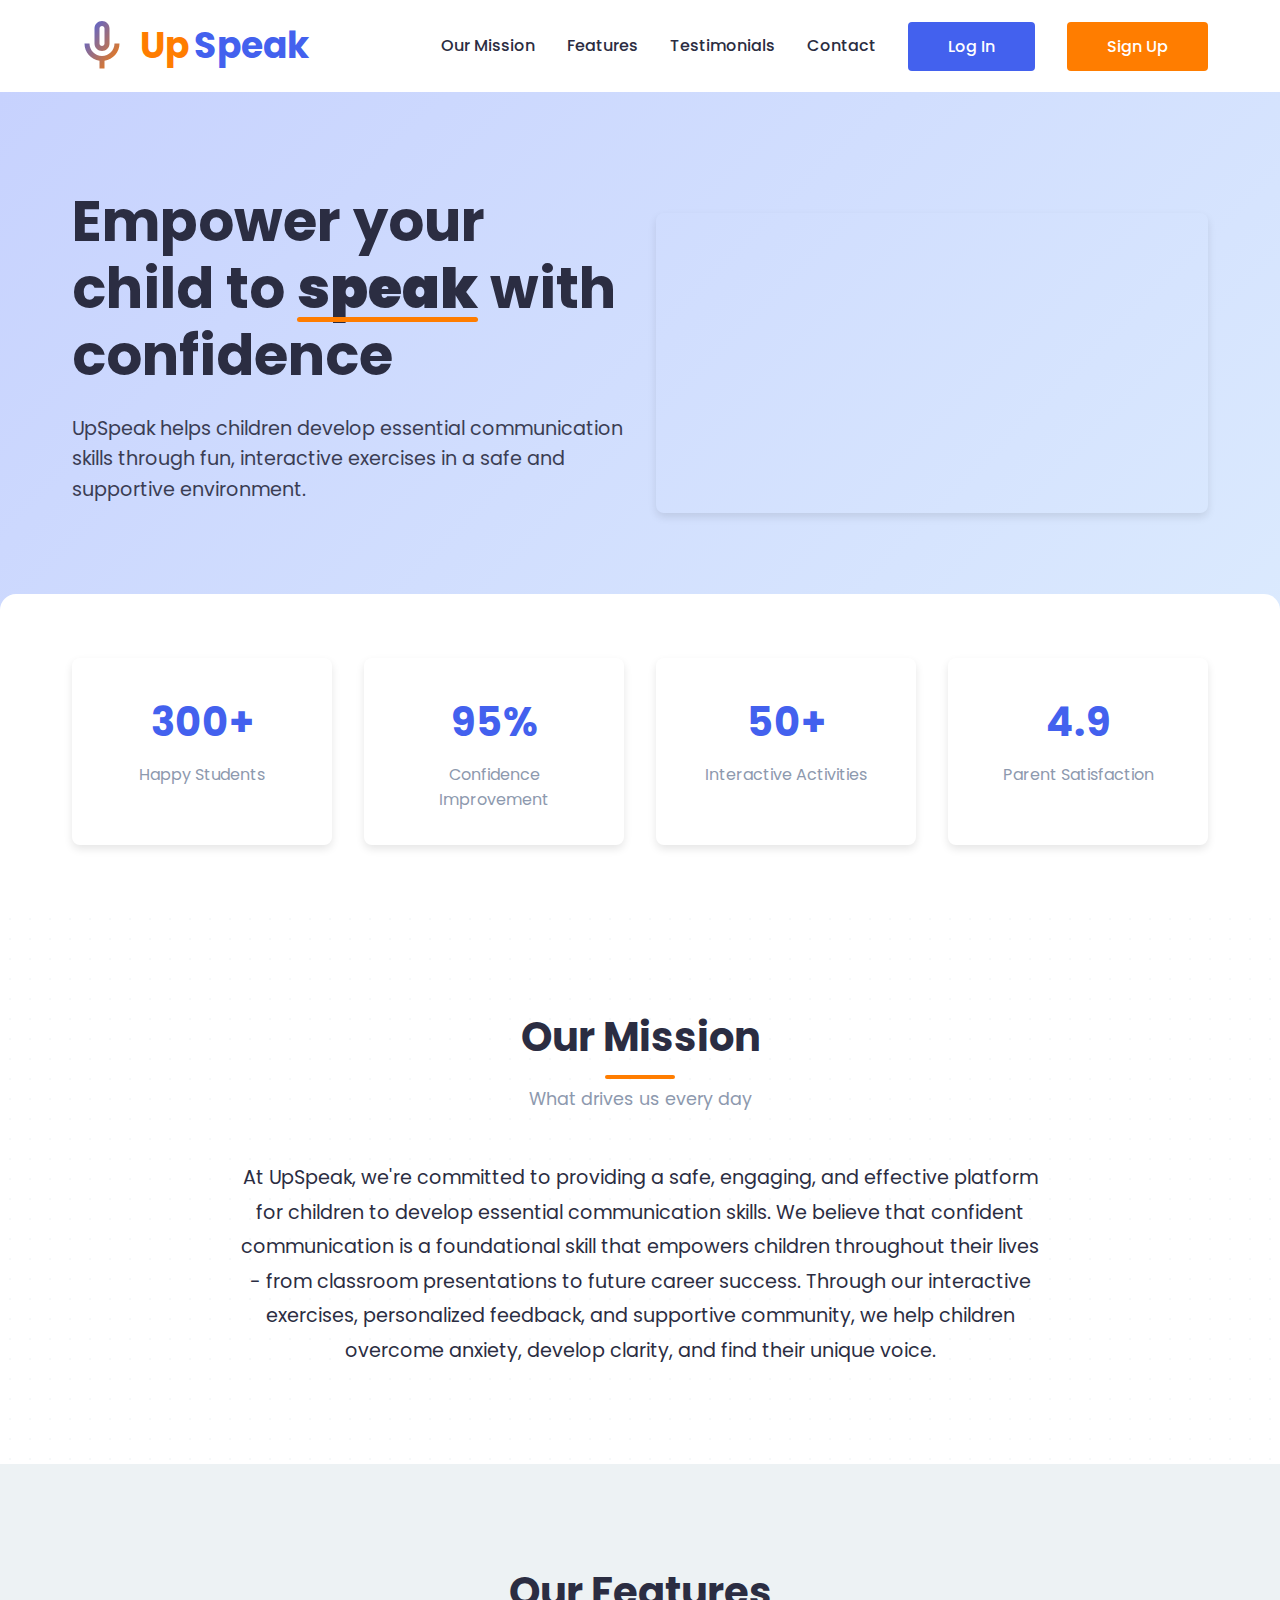
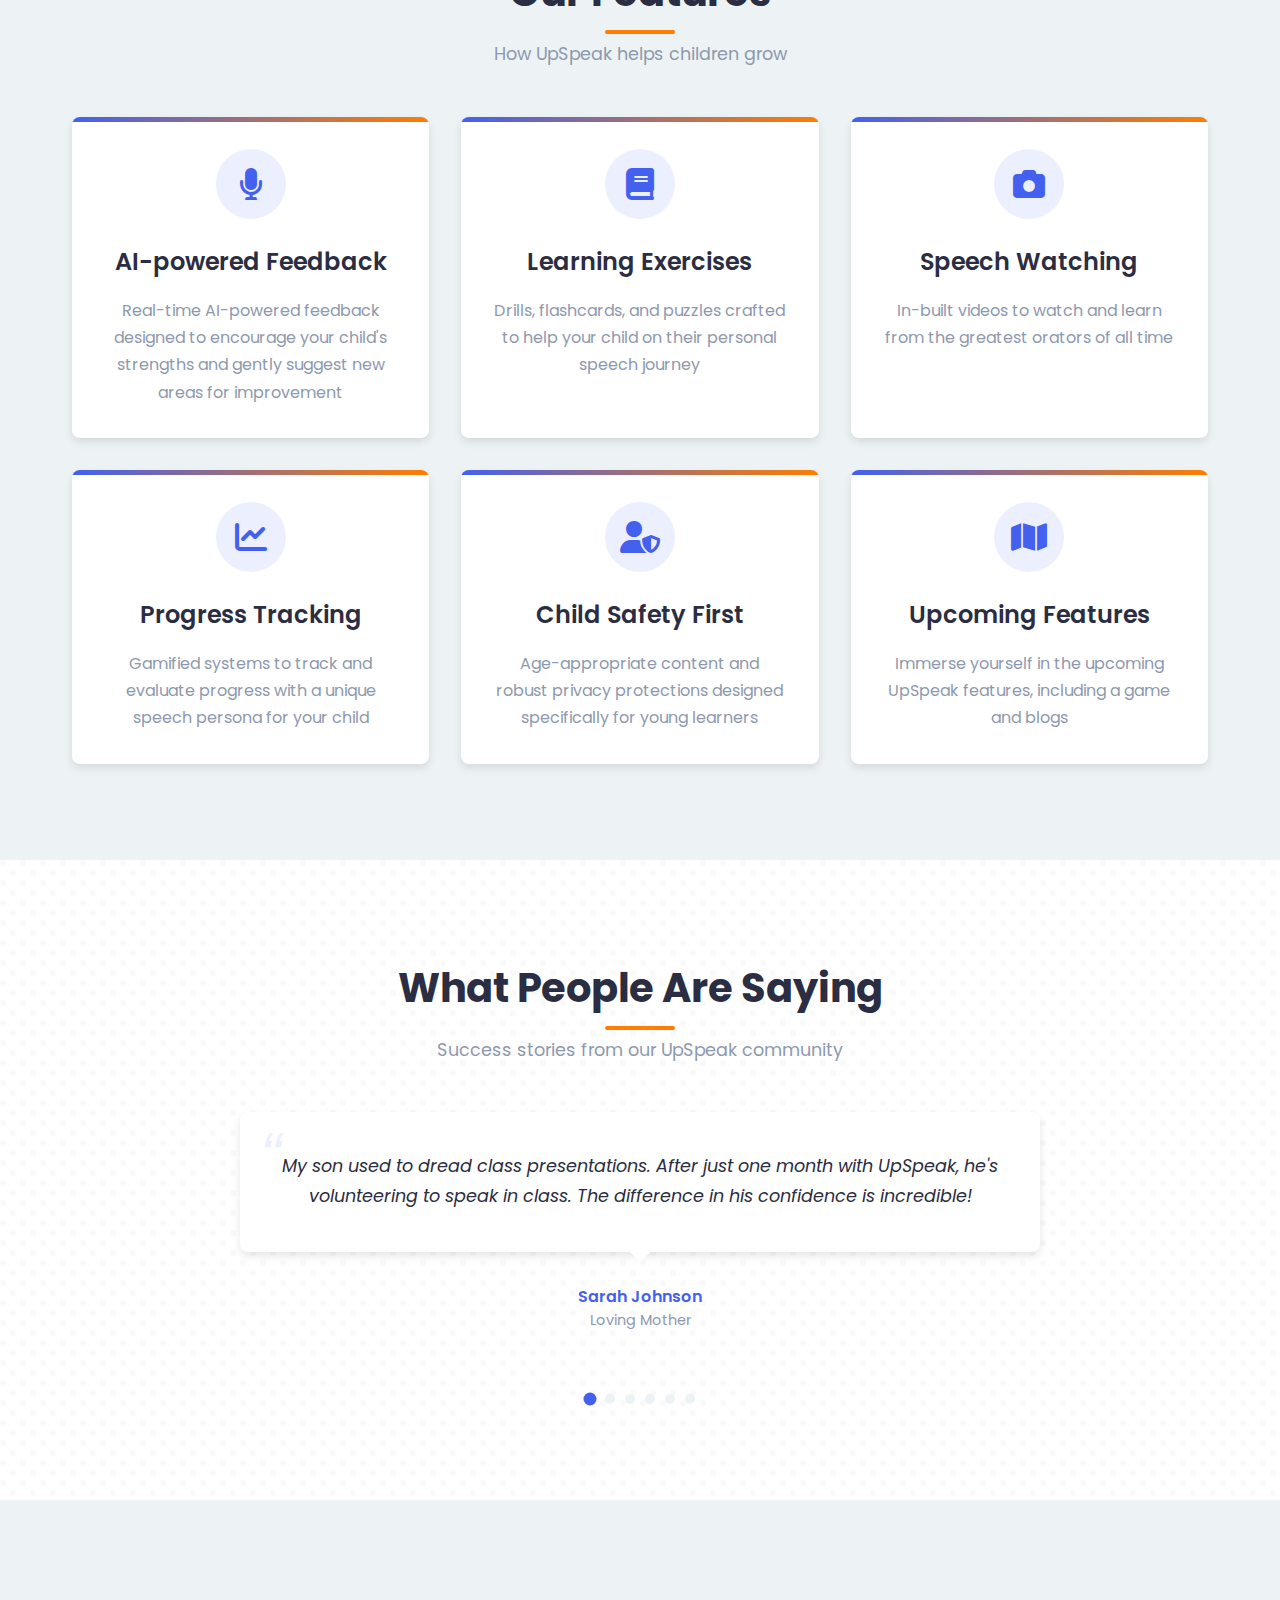
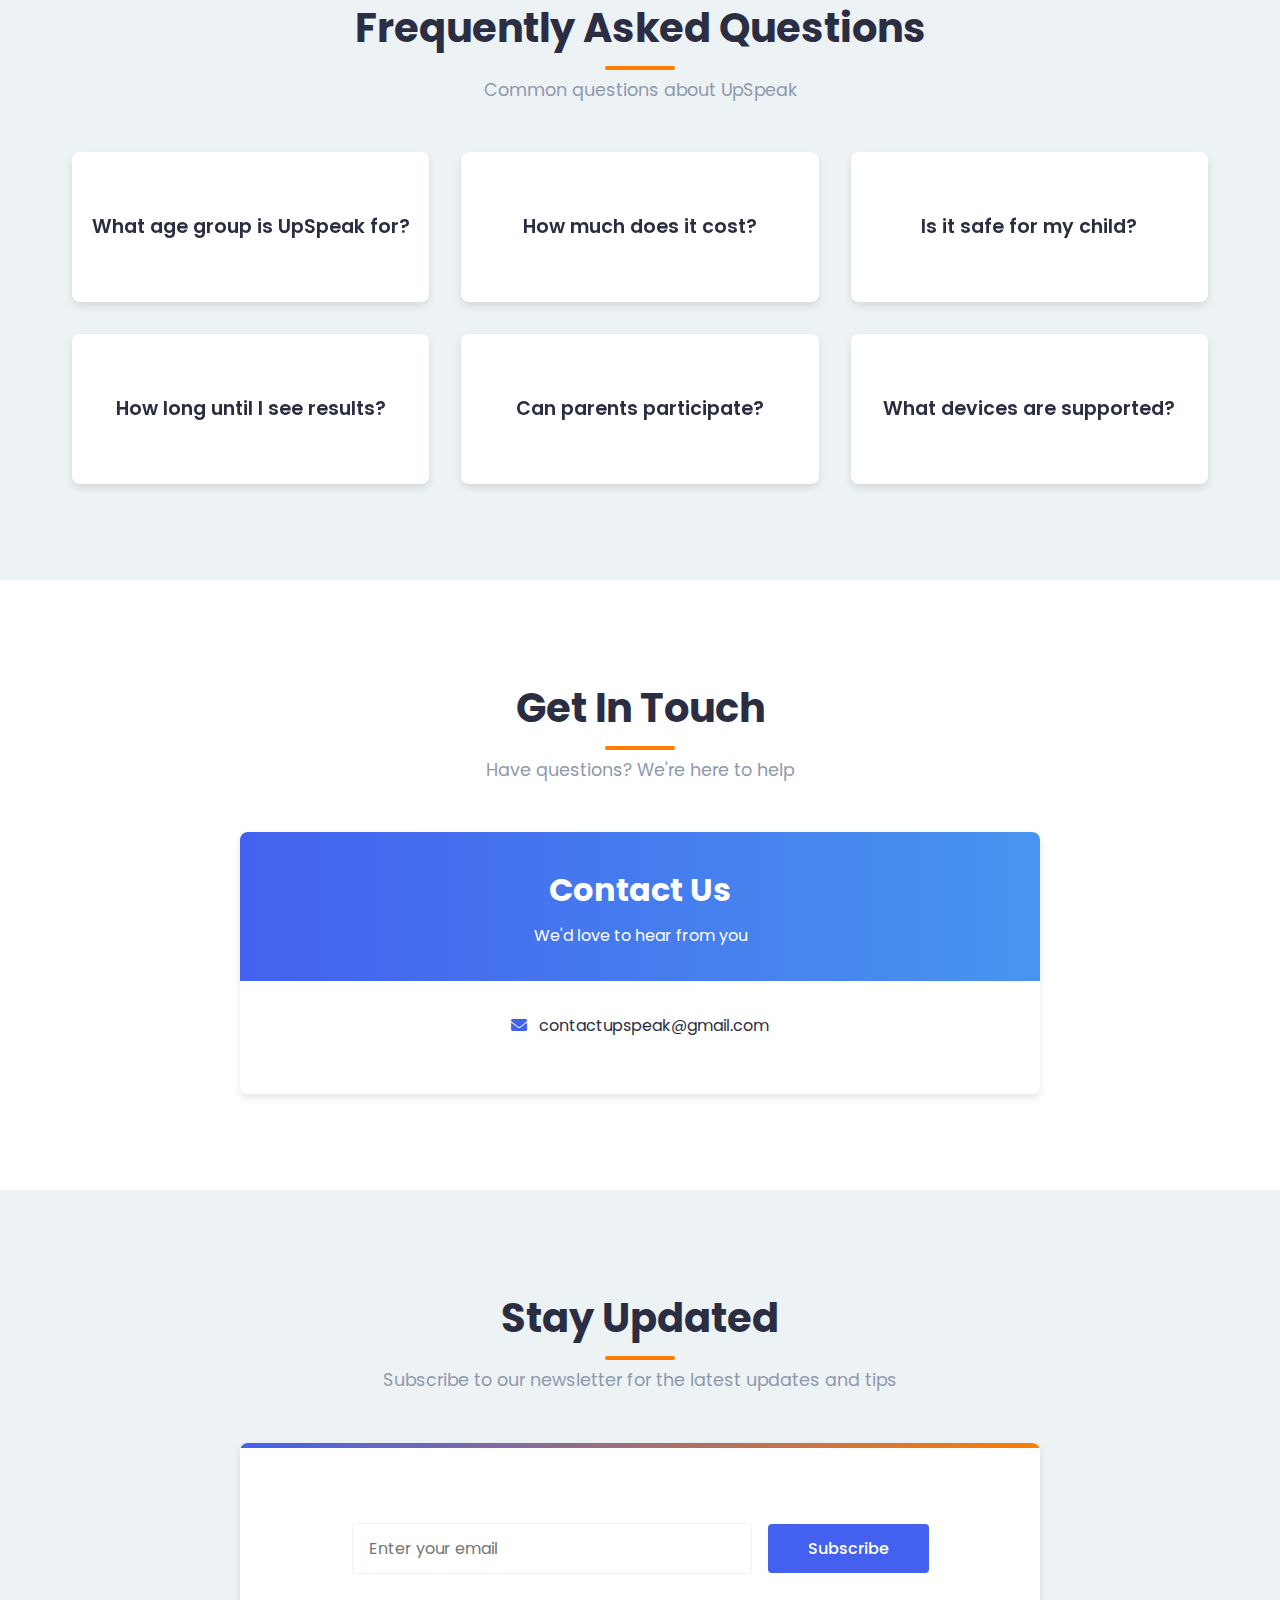
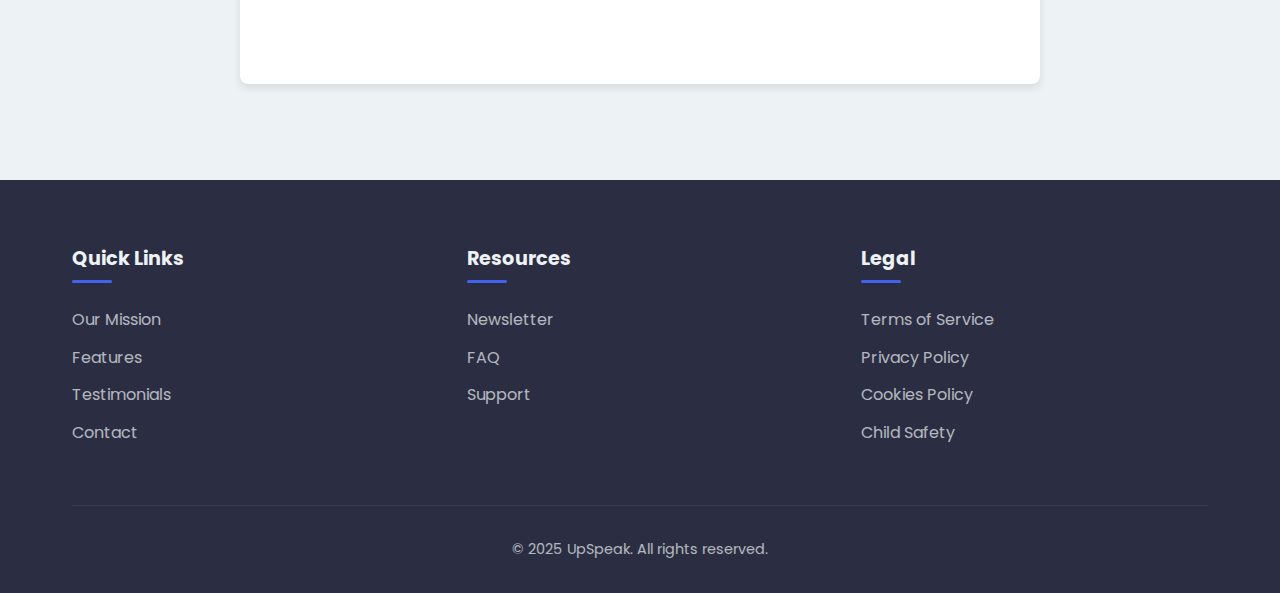
==== commit 735f1fb1: "Update index.html" ====
--- a/index.html
+++ b/index.html
@@ -1242,7 +1242,7 @@
           </div>
           <div class="feature-content">
             <h3 class="feature-title">Child Safety First</h3>
-            <p class="feature-description">Age-appropriate content and robust privacy protections designed specifically for young learners.</p>
+            <p class="feature-description">Age-appropriate content and robust privacy protections designed specifically for young learners</p>
           </div>
         </div>
         <div class="feature-card">
@@ -1251,7 +1251,7 @@
           </div>
           <div class="feature-content">
             <h3 class="feature-title">Upcoming Features</h3>
-            <p class="feature-description">Immerse yourself in the upcoming UpSpeak features, including a game and blogs!</p>
+            <p class="feature-description">Immerse yourself in the upcoming UpSpeak features, including a game and blogs</p>
           </div>
         </div>
       </div>
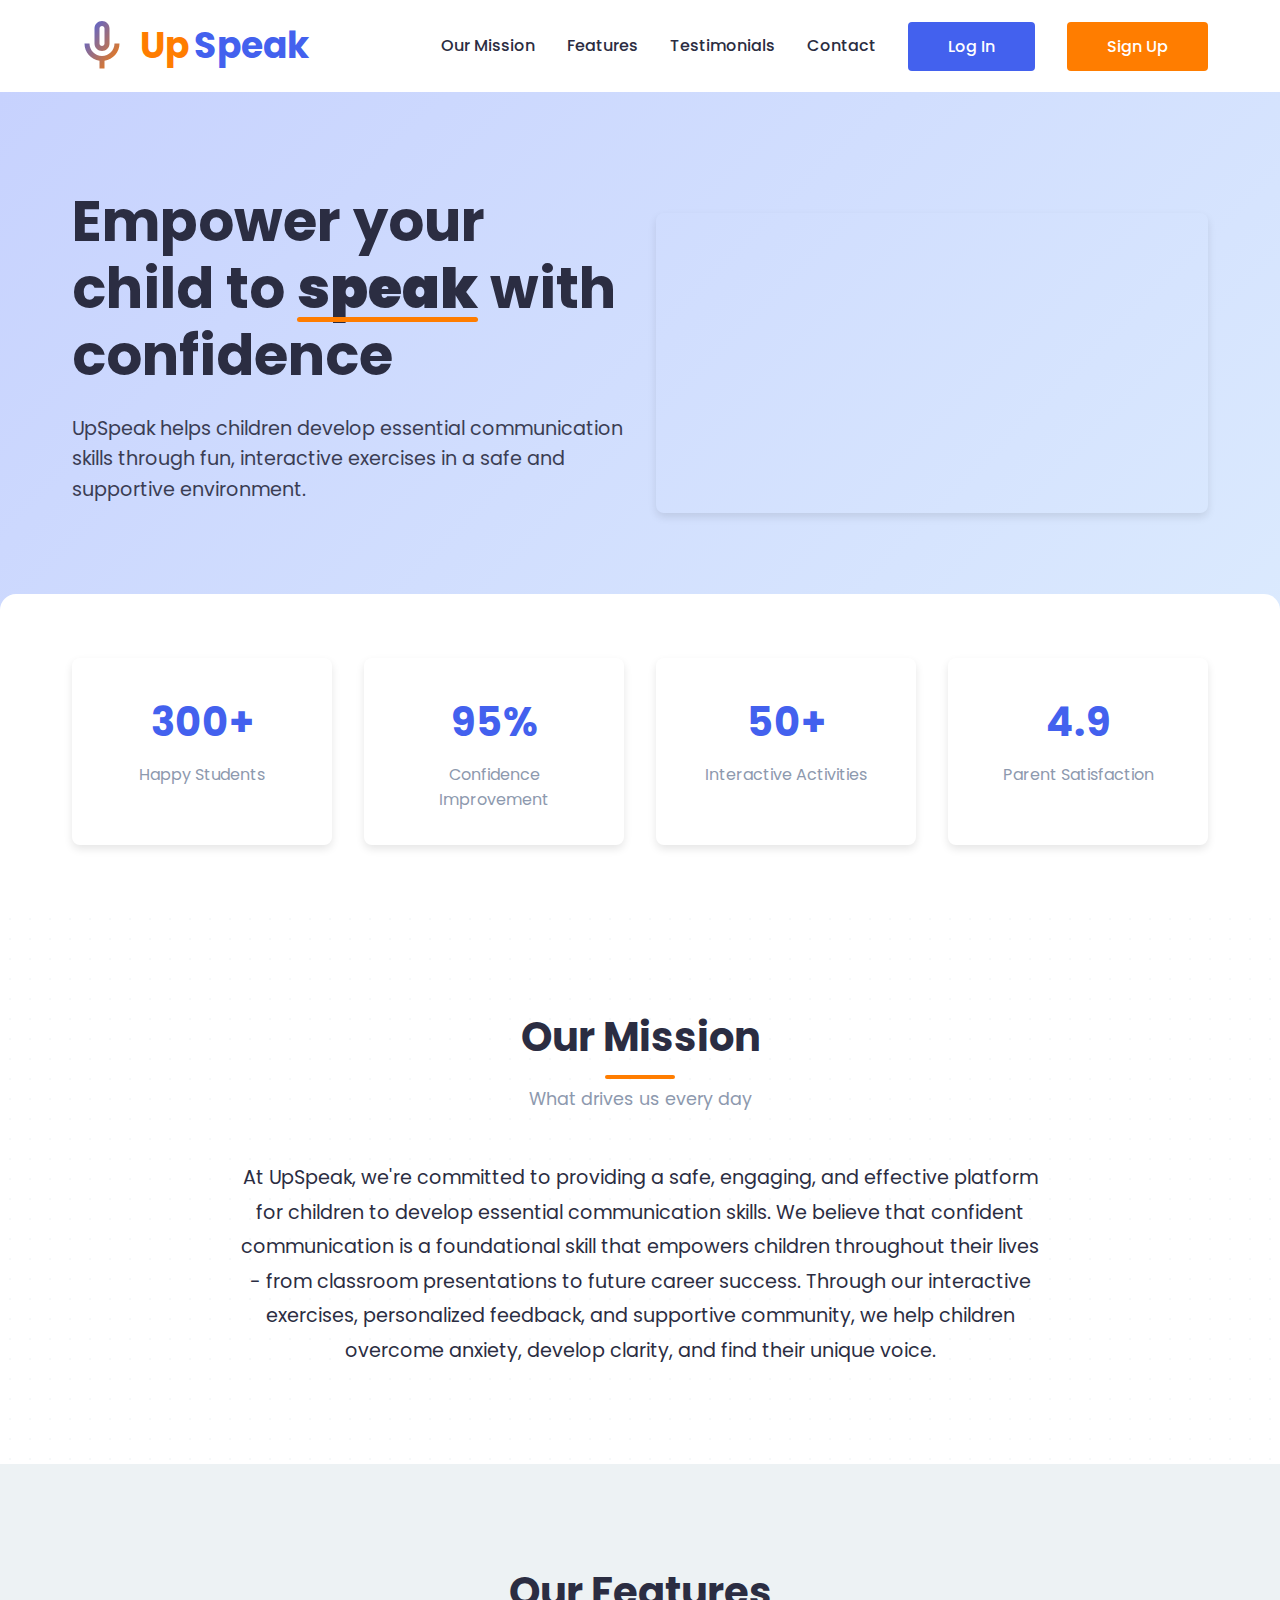
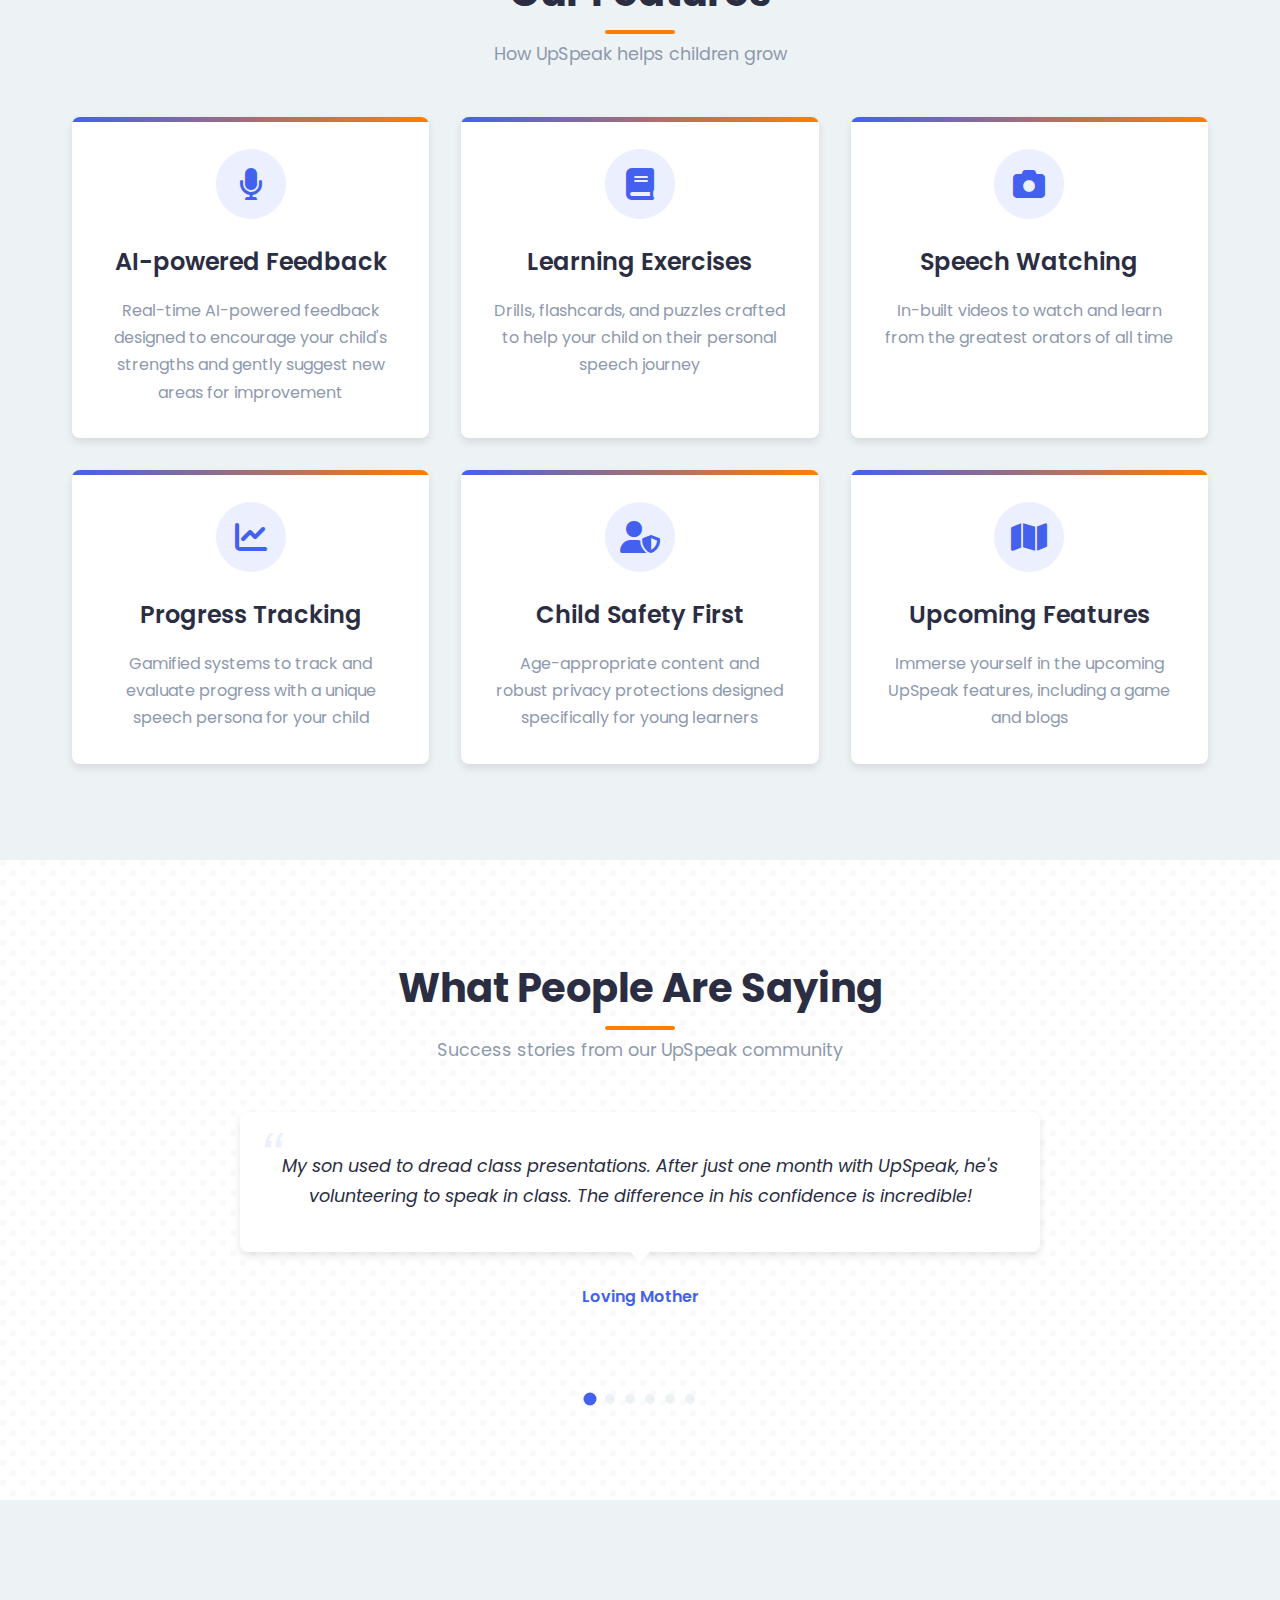
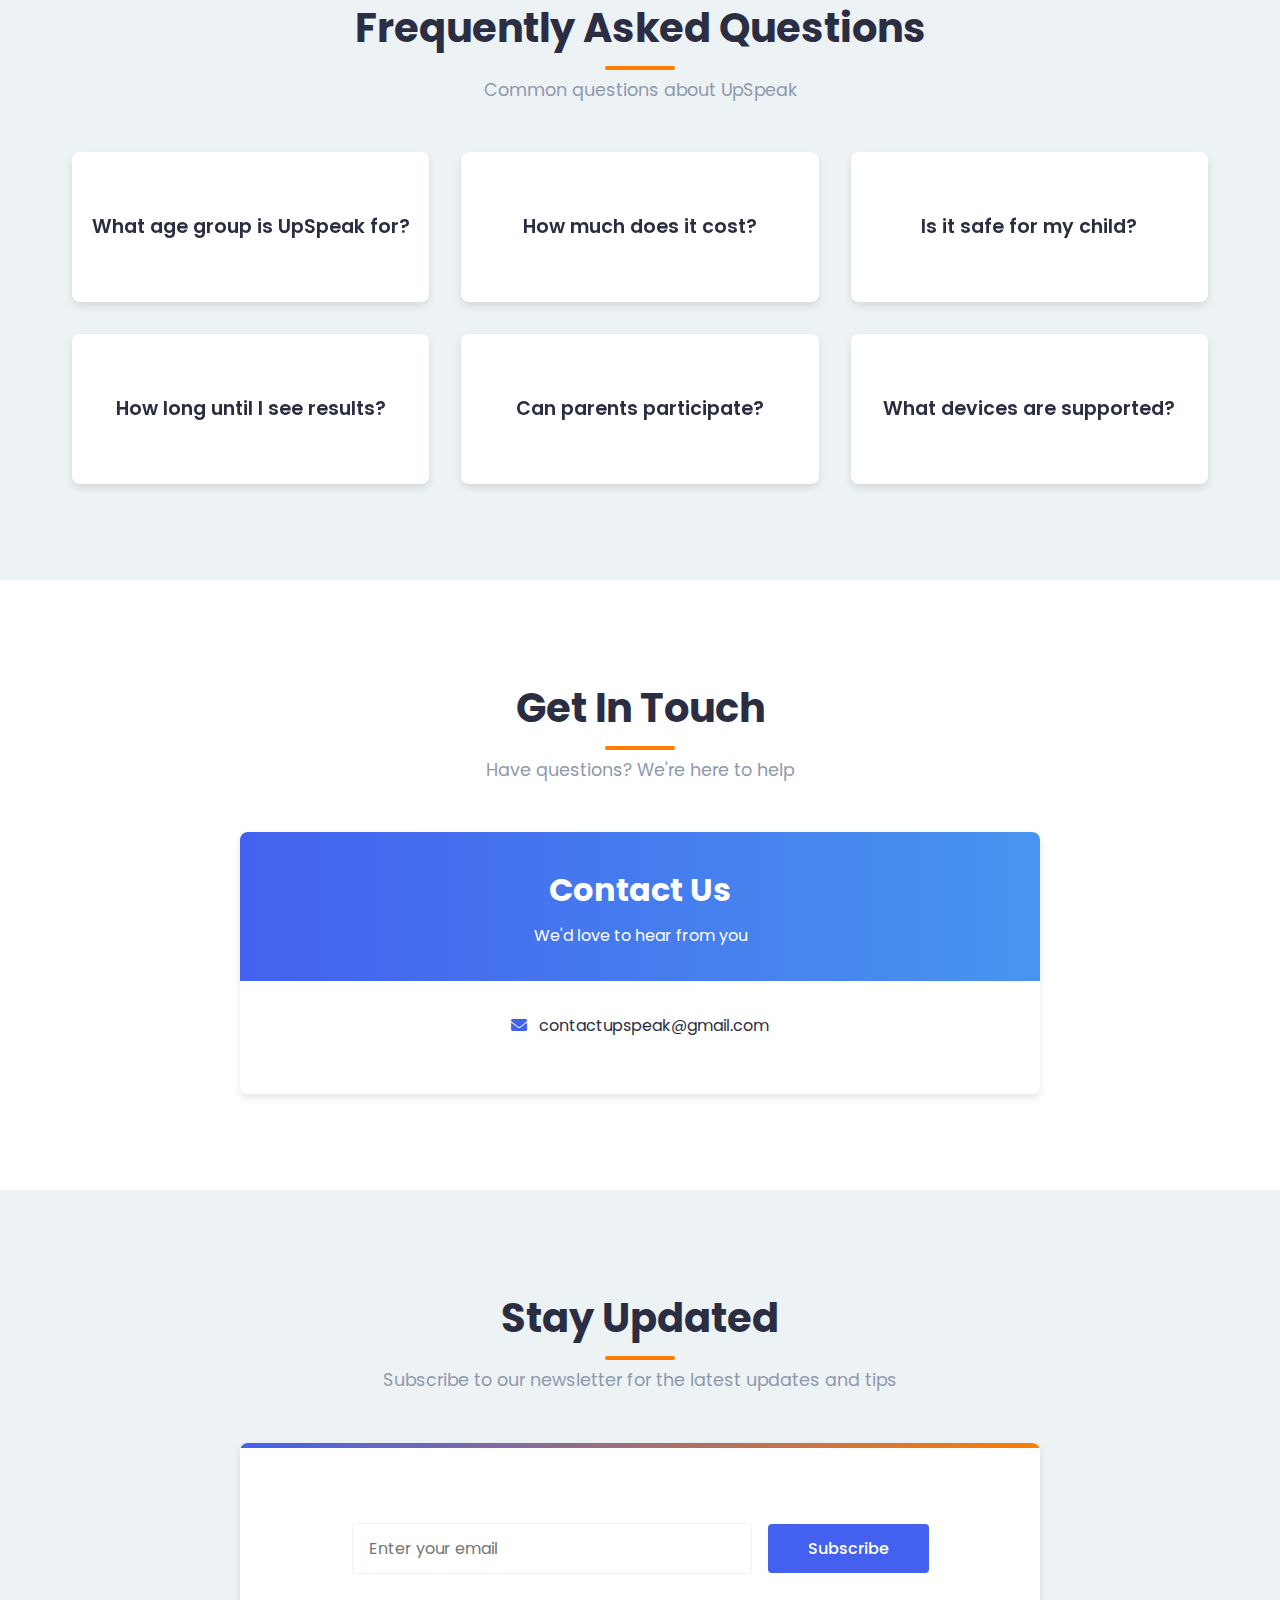
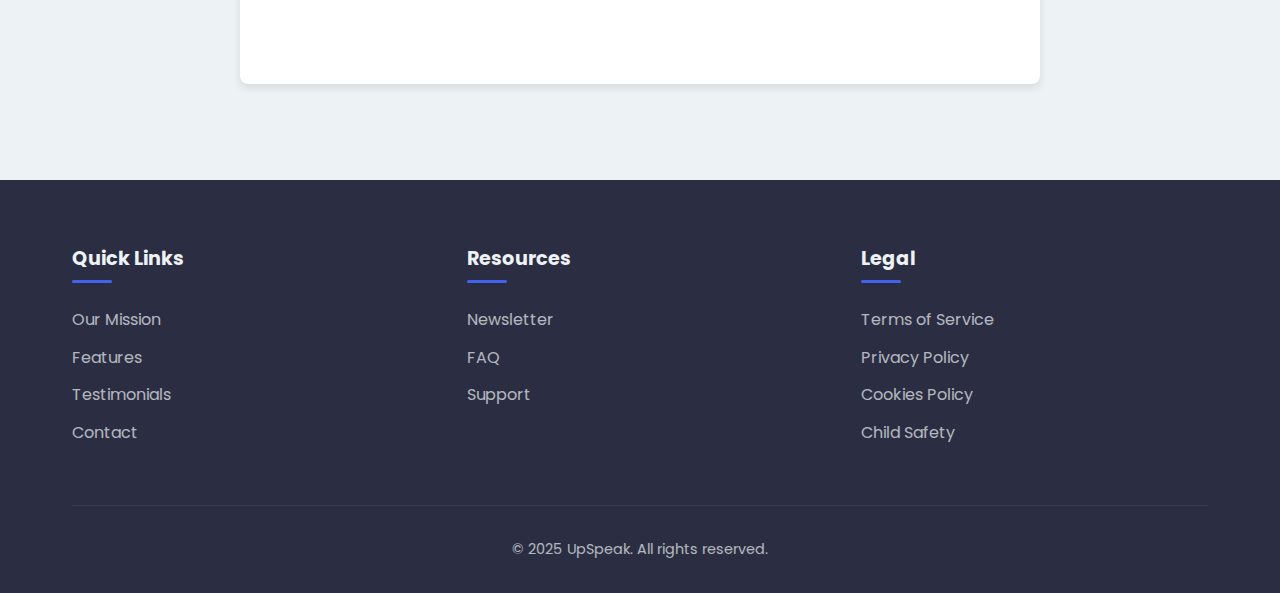
==== commit 7e5e1101: "Update index.html" ====
--- a/index.html
+++ b/index.html
@@ -1269,8 +1269,7 @@
           <div class="testimonial-content">
             <p class="testimonial-quote">My son used to dread class presentations. After just one month with UpSpeak, he's volunteering to speak in class. The difference in his confidence is incredible!</p>
           </div>
-          <div class="testimonial-author">Sarah Johnson</div>
-          <div class="testimonial-role">Loving Mother</div>
+          <div class="testimonial-author">Loving Mother</div>
         </div>
         <div class="testimonial-item" data-index="1">
           <div class="testimonial-content">
@@ -1283,8 +1282,7 @@
           <div class="testimonial-content">
             <p class="testimonial-quote">UpSpeak has become a favorite activity in our house! My daughter loves the interactive games, and I love seeing her become more articulate and confident each week.</p>
           </div>
-          <div class="testimonial-author">Rohan Gupta</div>
-          <div class="testimonial-role">Devoted Dad</div>
+          <div class="testimonial-author">Devoted Dad</div>
         </div>
         <div class="testimonial-item" data-index="3">
           <div class="testimonial-content">
@@ -1297,8 +1295,7 @@
           <div class="testimonial-content">
             <p class="testimonial-quote">UpSpeak is helping me become more confident in school! I love watching and learning from amazing speakers!</p>
           </div>
-          <div class="testimonial-author">Ashwin Babey</div>
-          <div class="testimonial-role">Dedicated Student</div>
+          <div class="testimonial-author">Dedicated Student</div>
         </div>
         <div class="testimonial-item" data-index="5">
           <div class="testimonial-content">
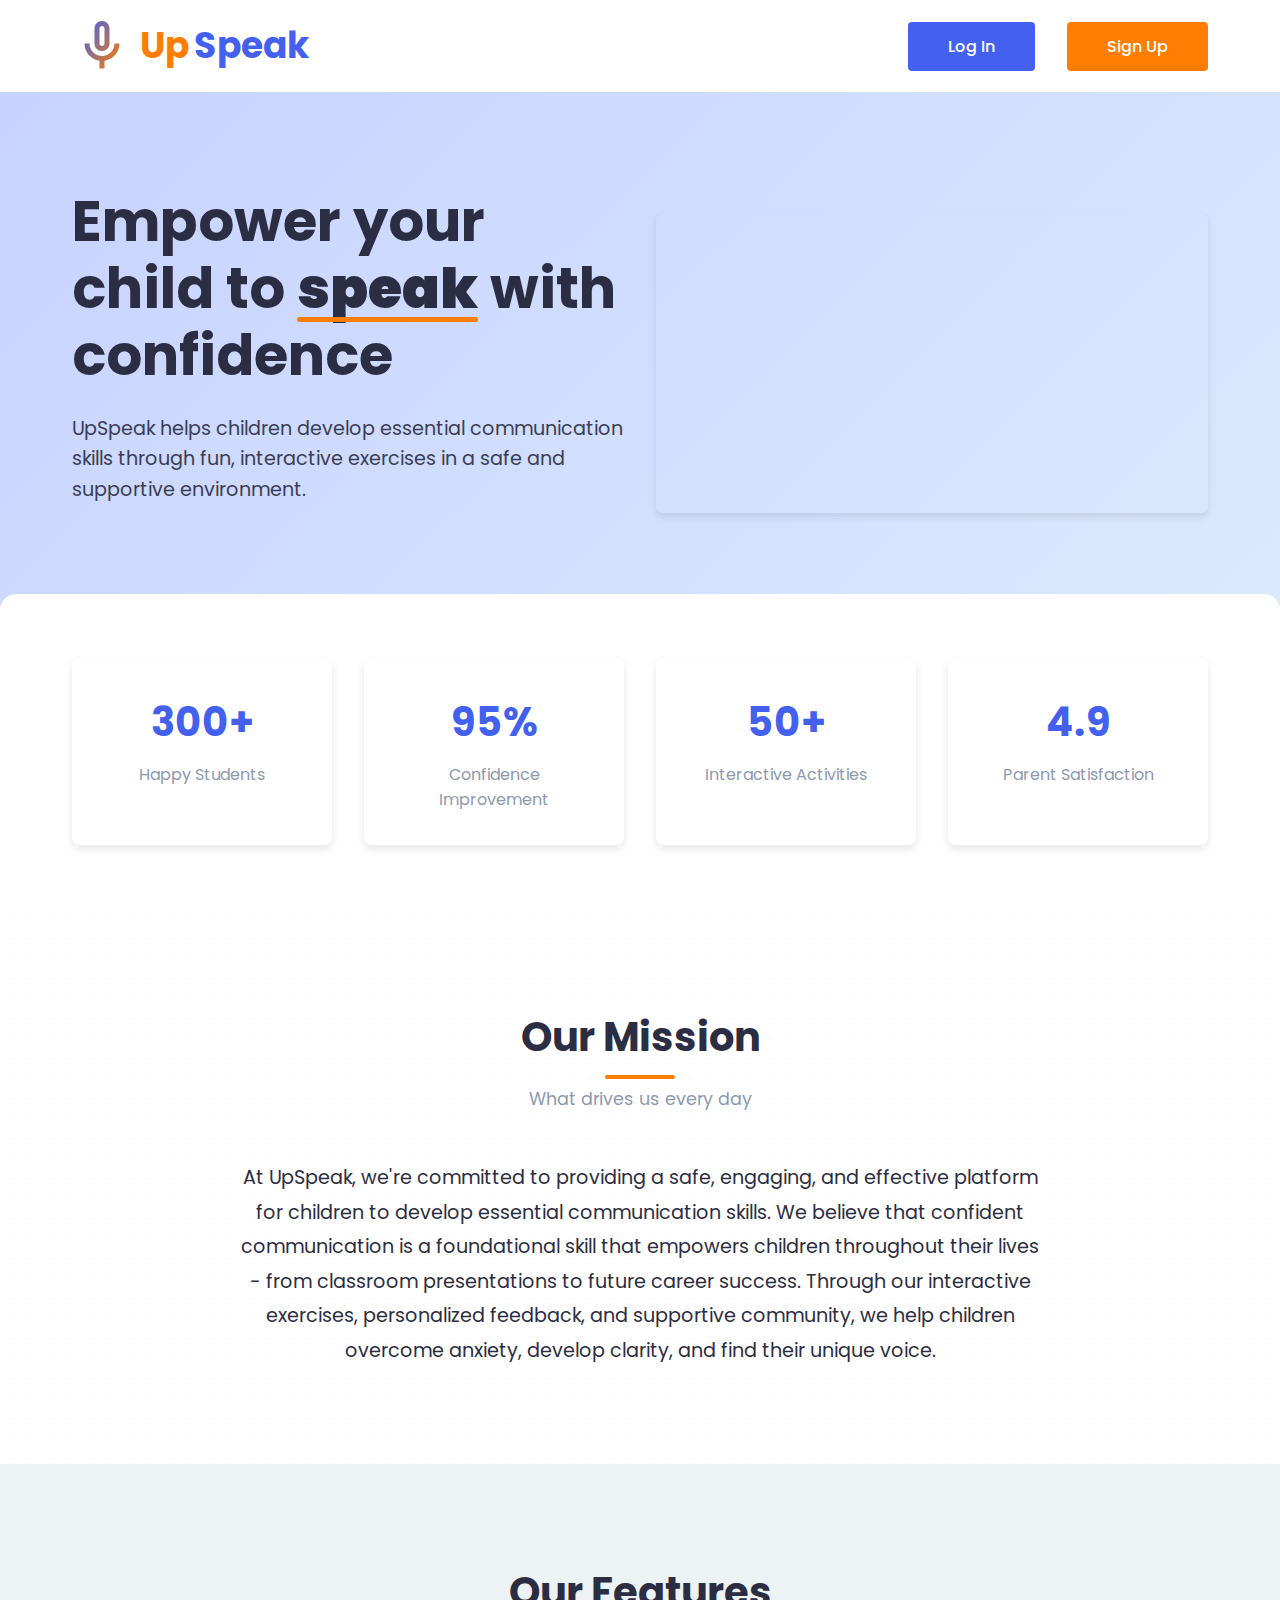
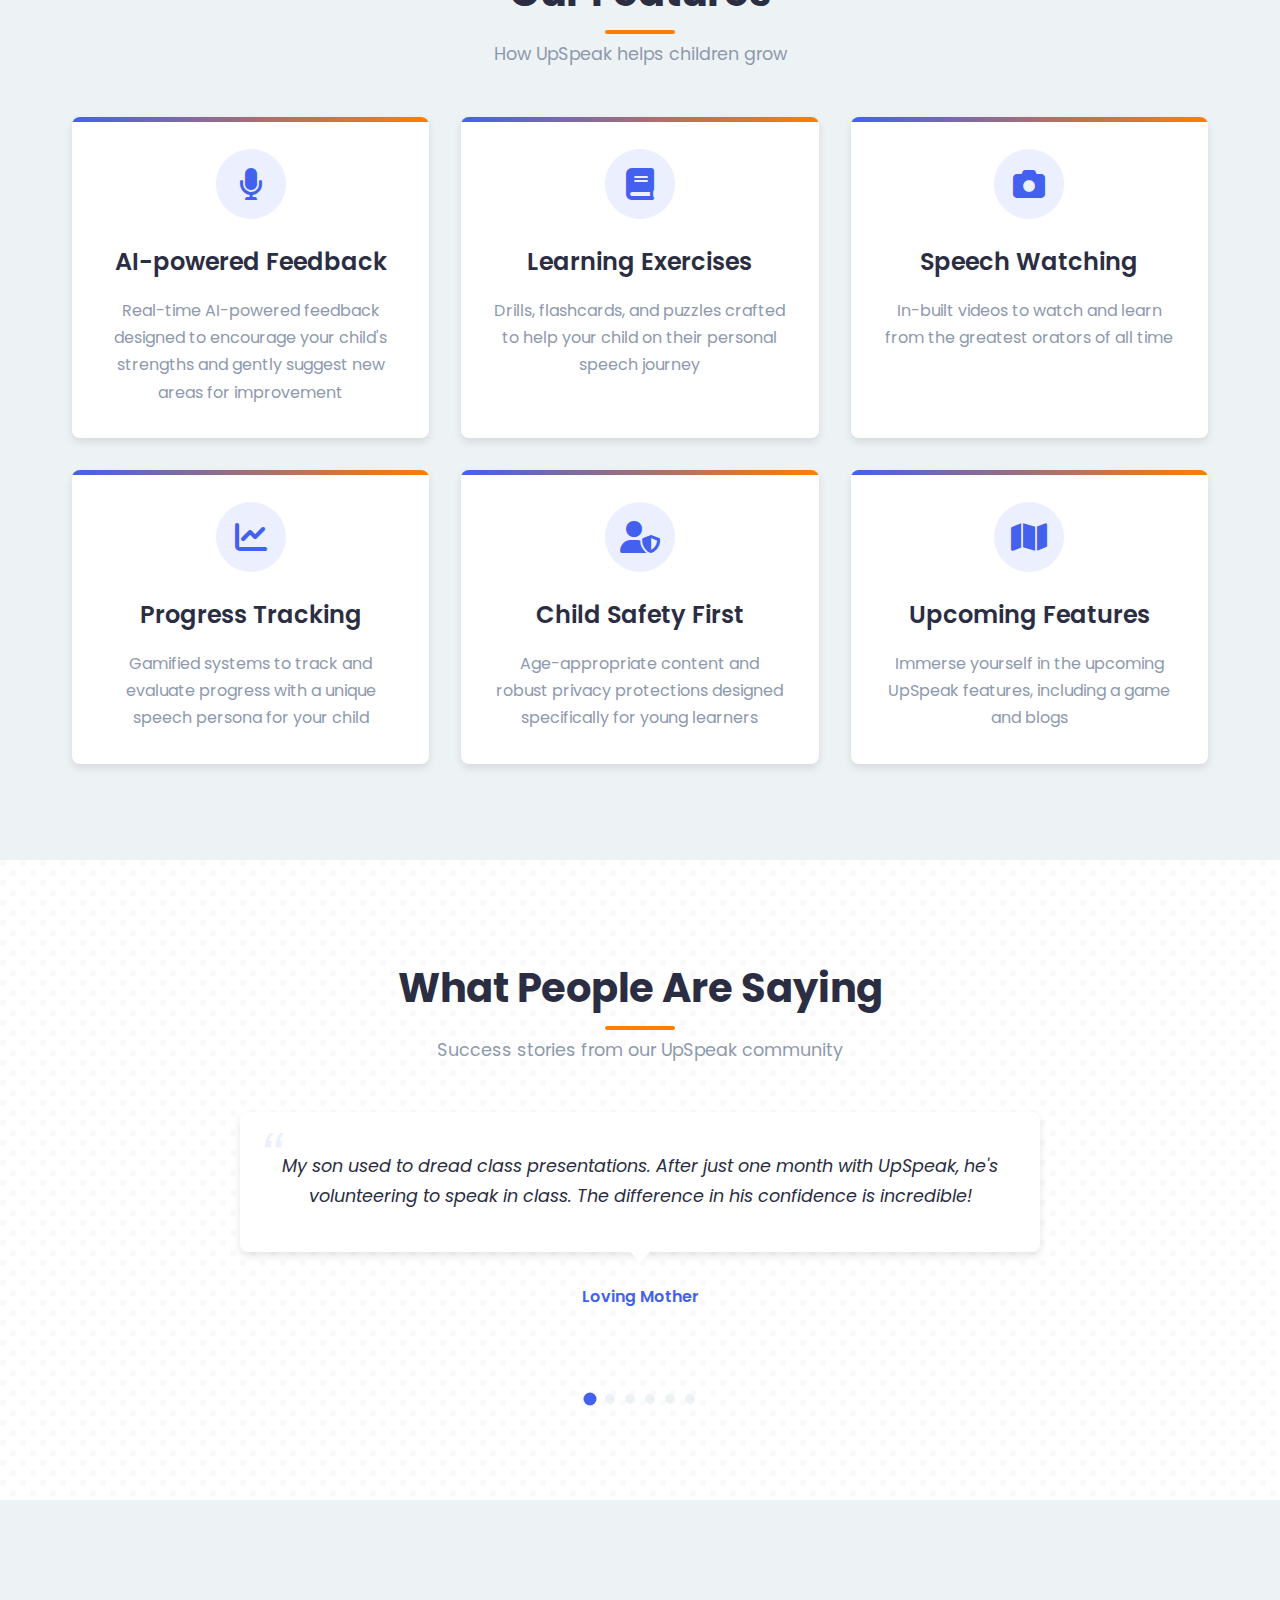
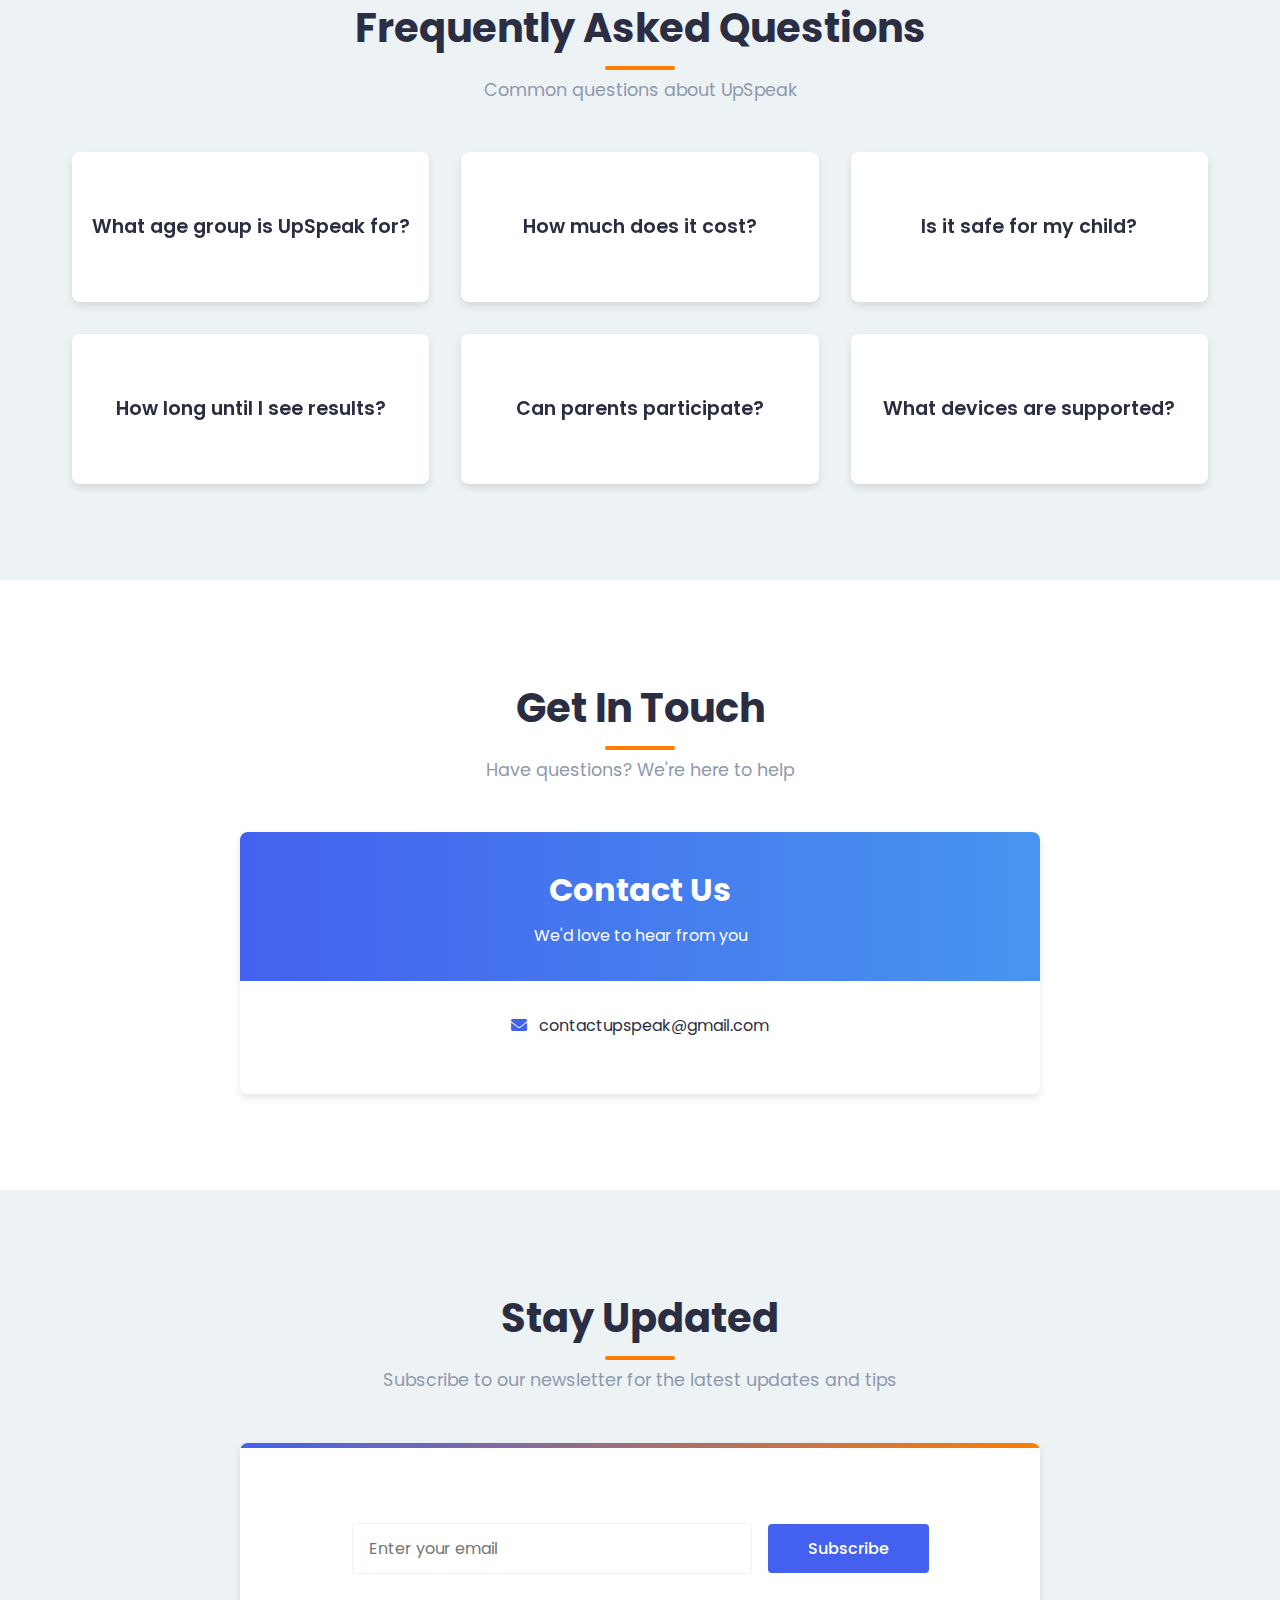
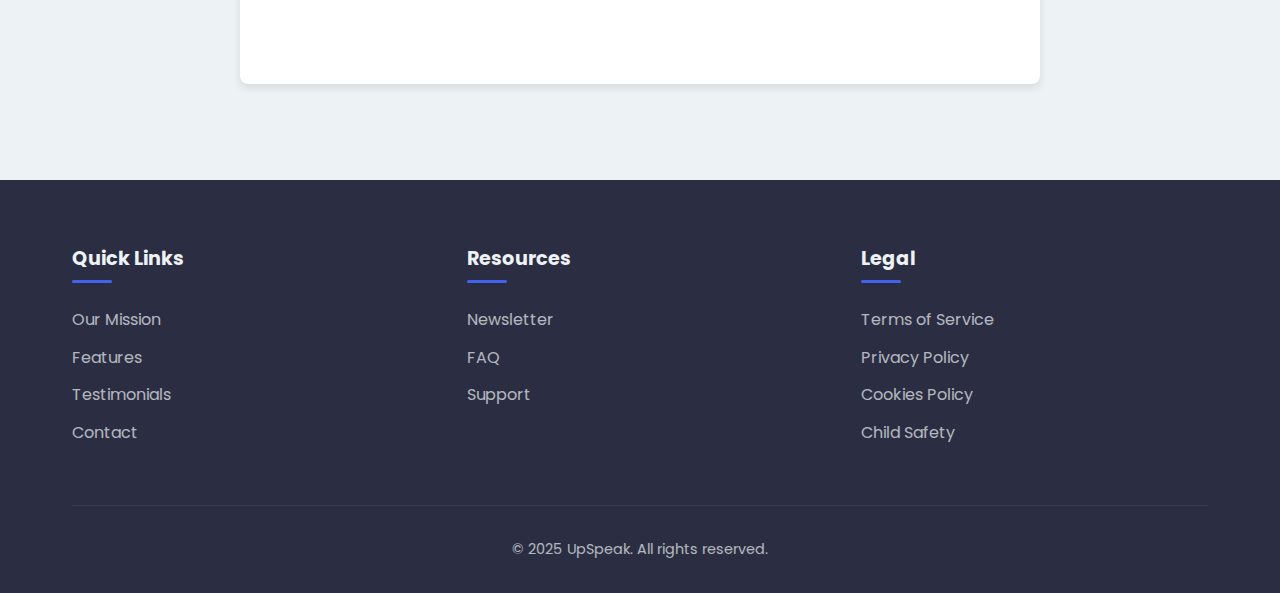
==== commit daa481da: "Update index.html" ====
--- a/index.html
+++ b/index.html
@@ -1131,10 +1131,6 @@
         </button>
 
         <ul class="nav-links" id="navLinks">
-          <li><a href="#mission">Our Mission</a></li>
-          <li><a href="#features">Features</a></li>
-          <li><a href="#testimonials">Testimonials</a></li>
-          <li><a href="#contact">Contact</a></li>
           <li><button class="btn btn-primary" onclick="showLoginPopup()">Log In</button></li>
           <li><button class="btn btn-secondary" onclick="showSignupPopup()">Sign Up</button></li>
         </ul>
